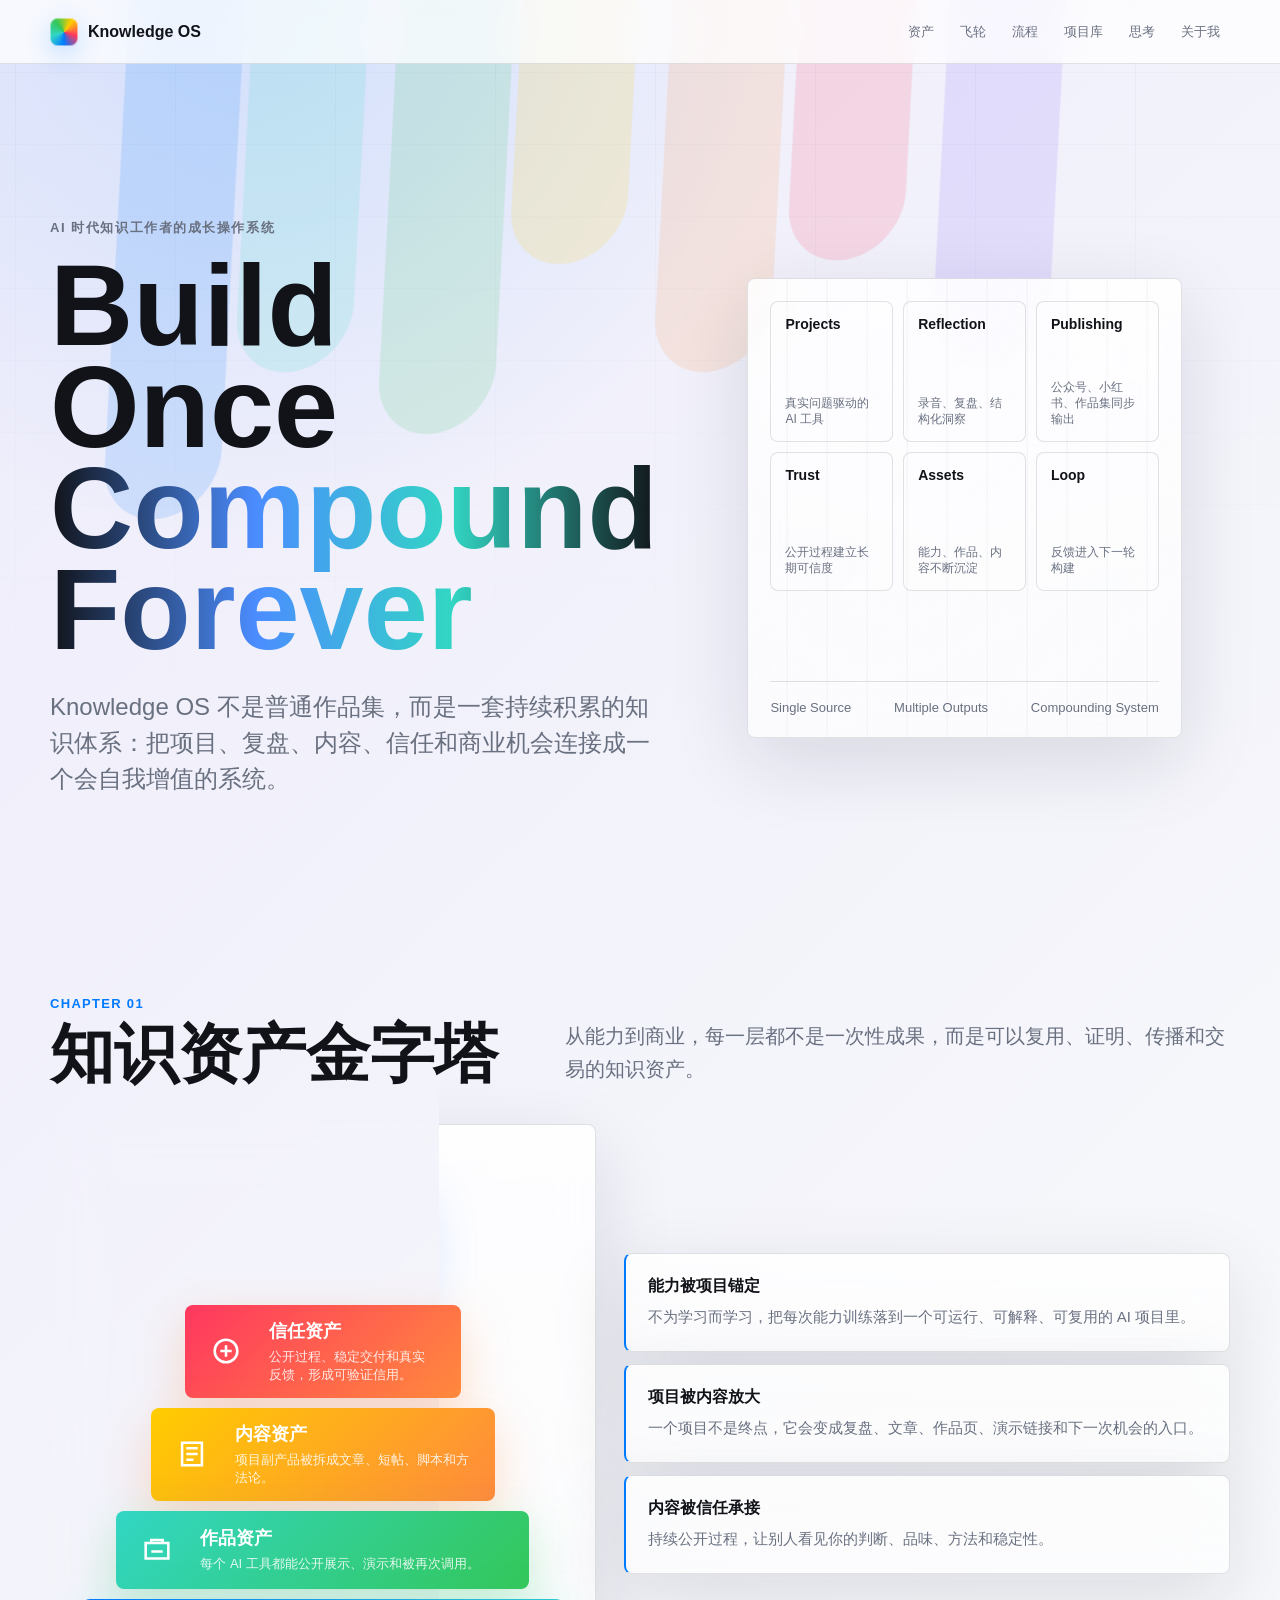
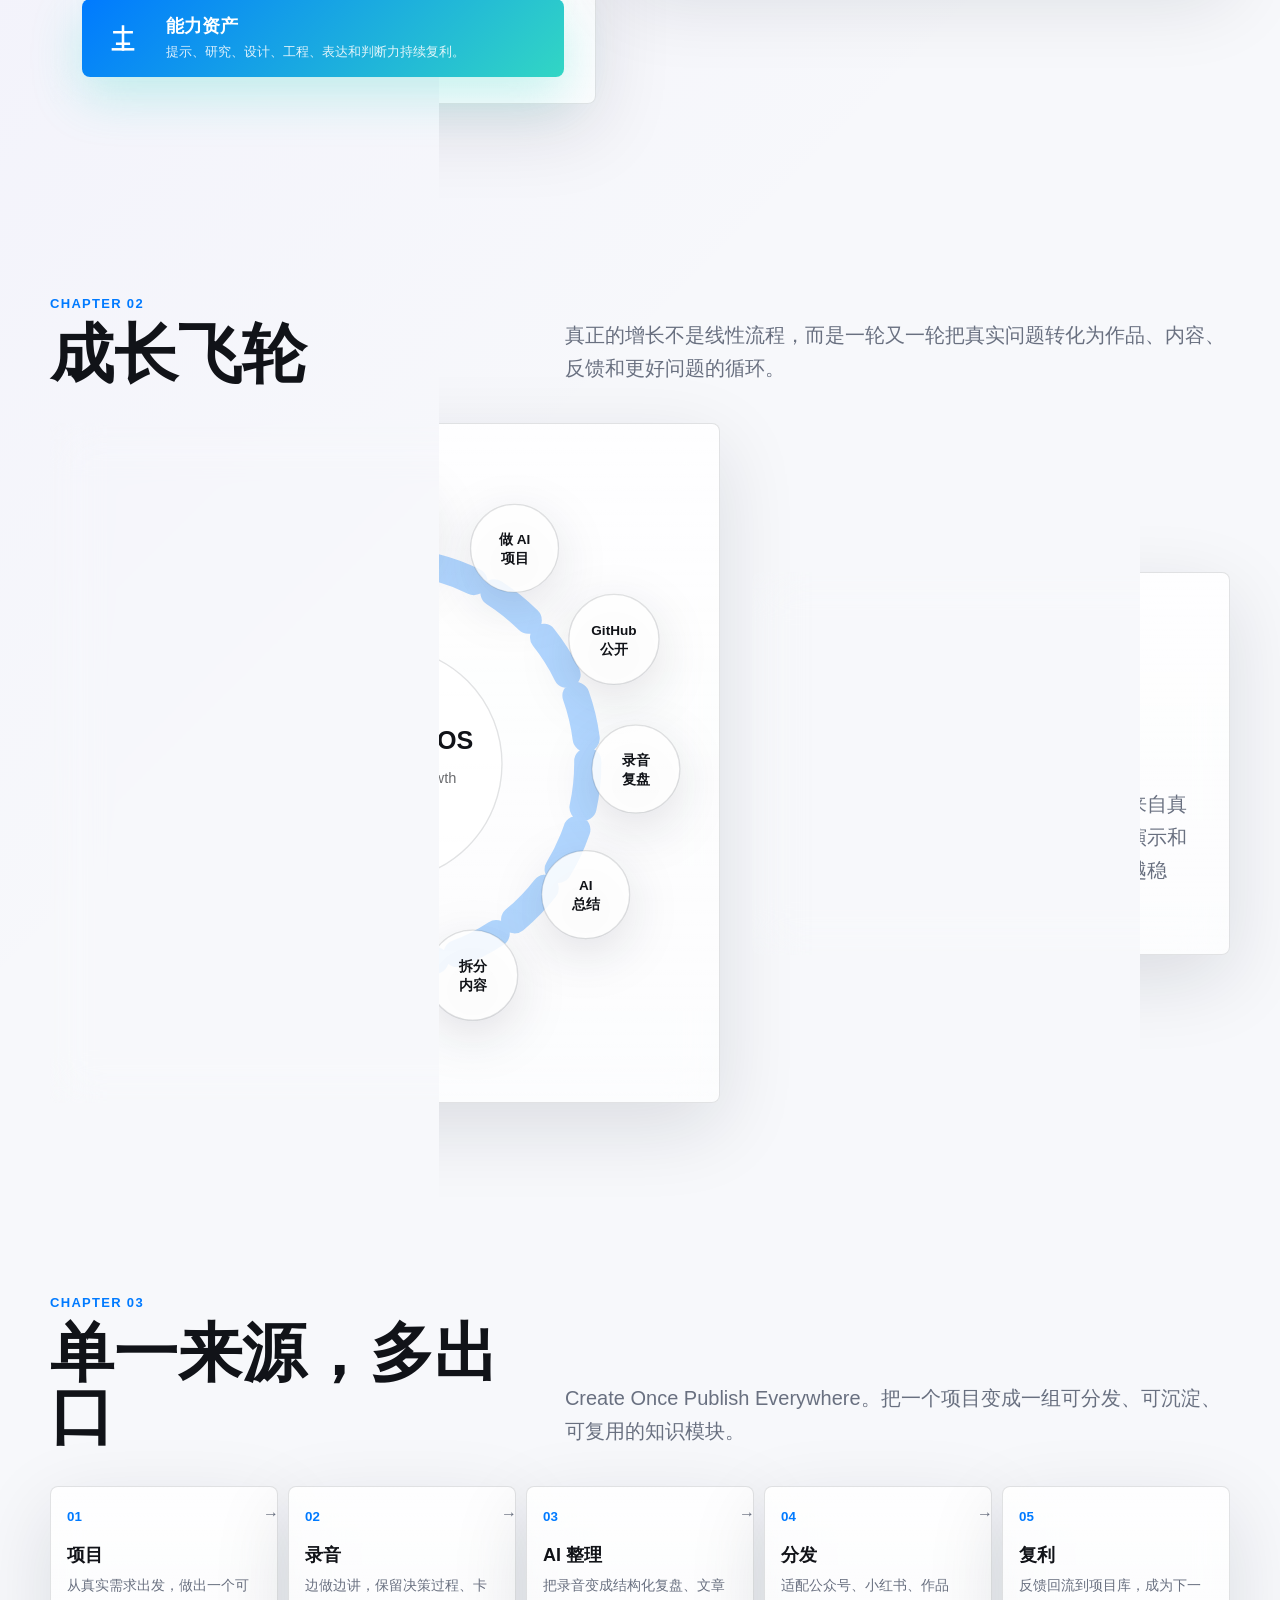
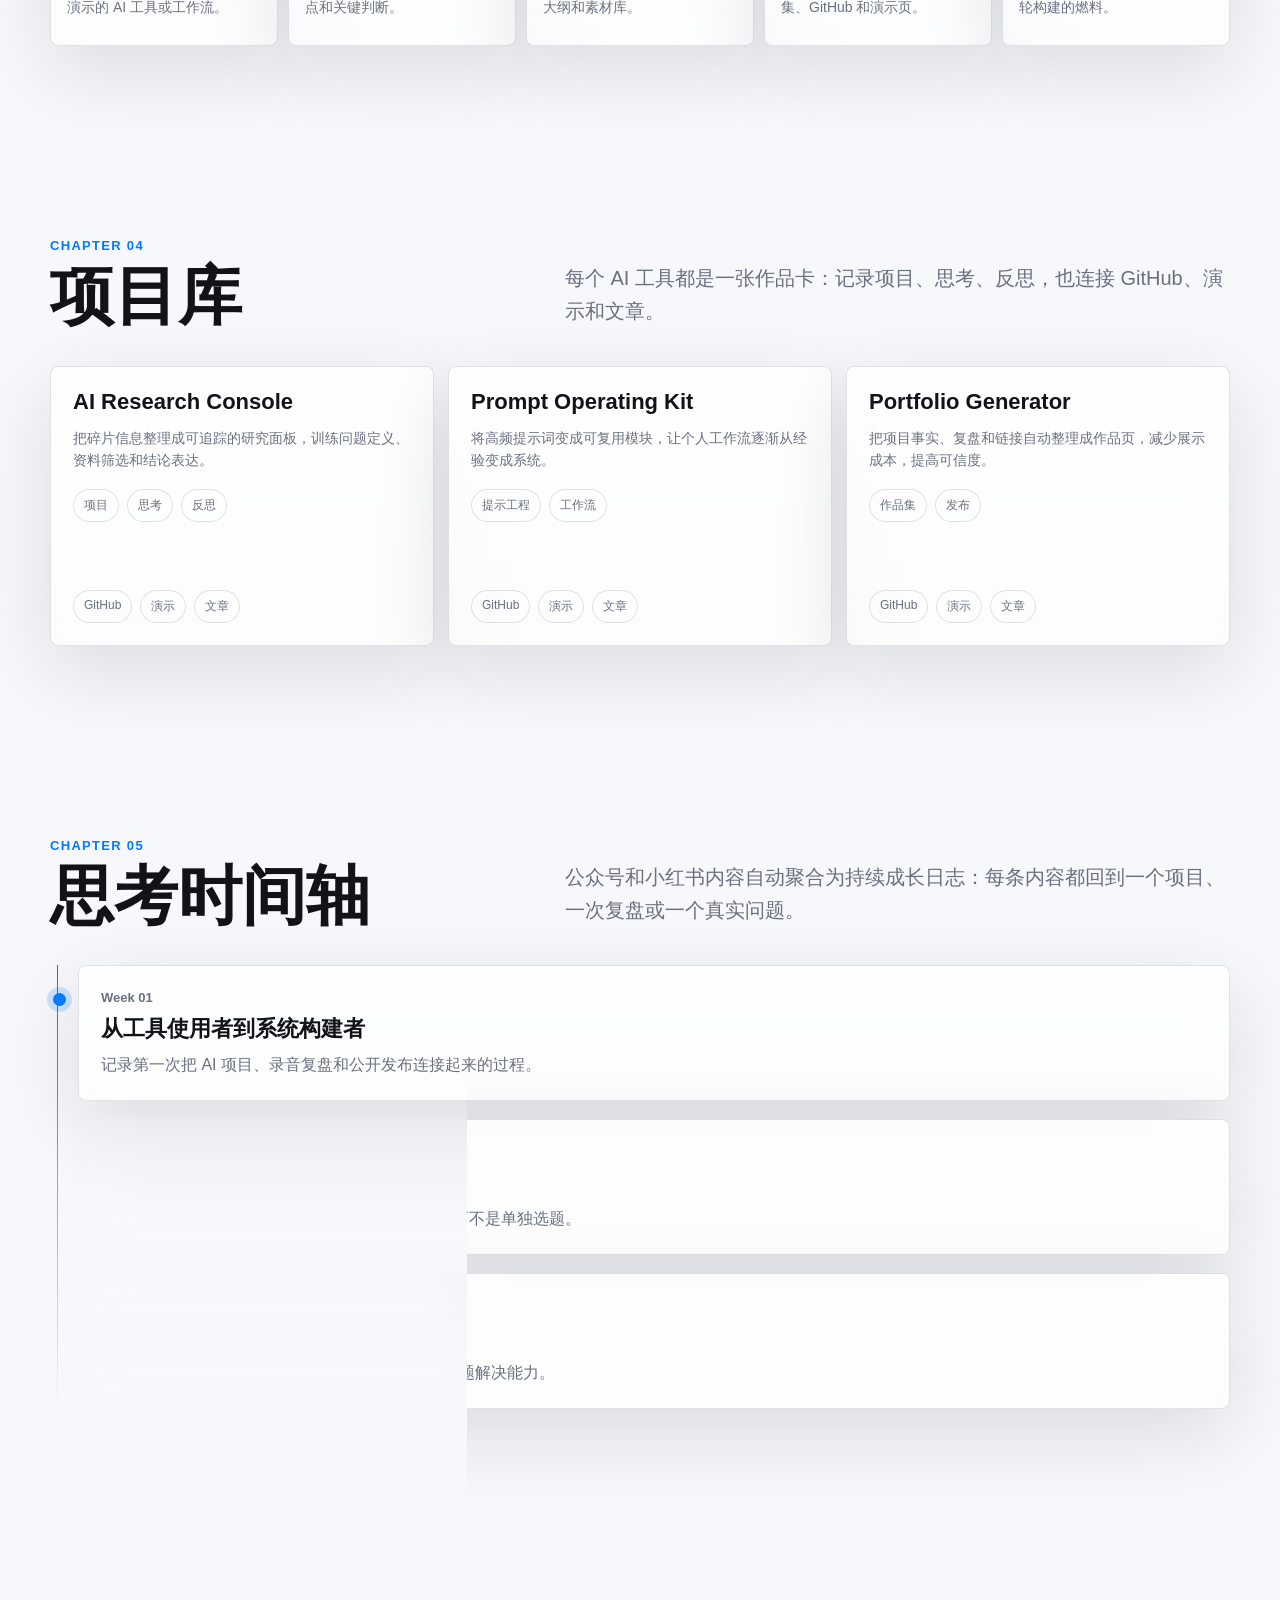
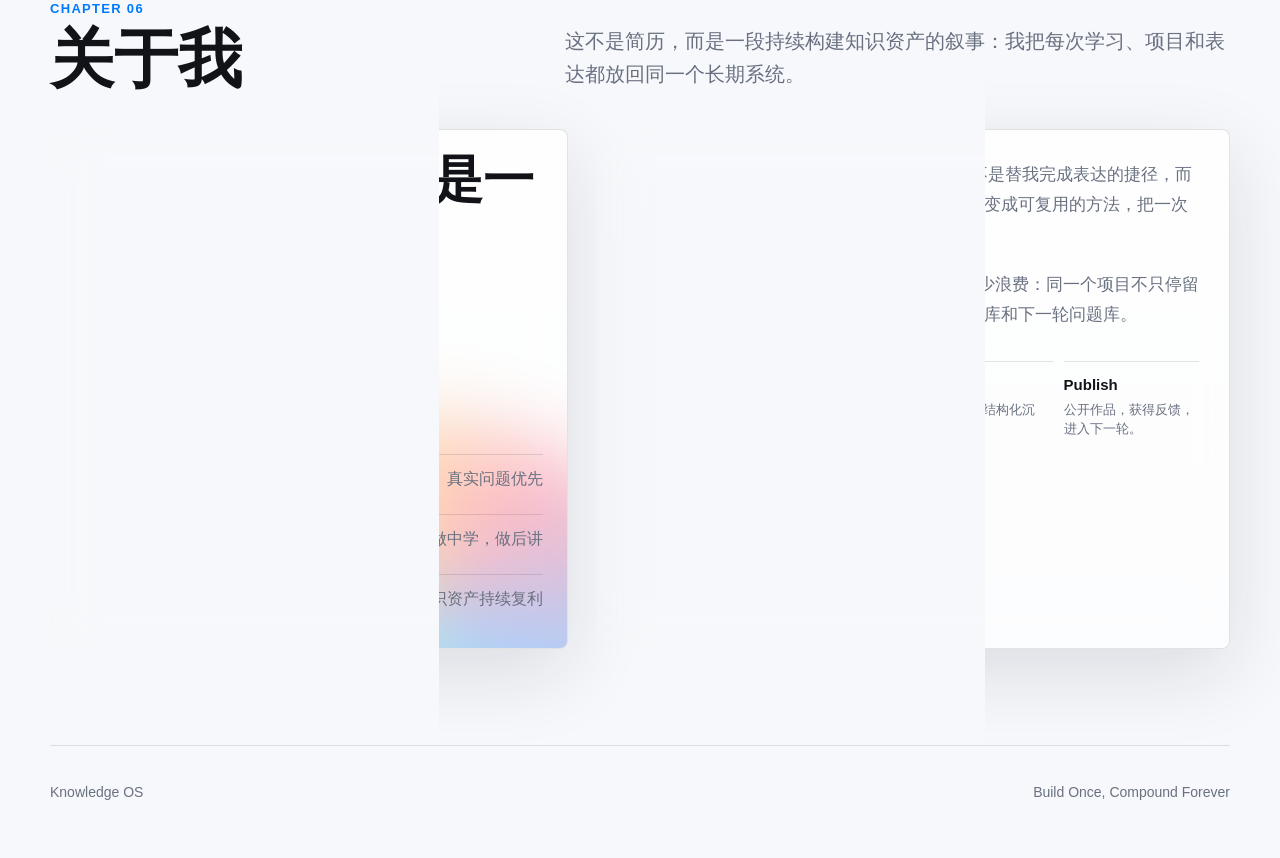
==== knowledge-os/index.html @ e991a4df "feat: add Knowledge OS showcase" ====
<!doctype html>
<html lang="zh-CN">
<head>
  <meta charset="utf-8">
  <meta name="viewport" content="width=device-width, initial-scale=1">
  <meta name="color-scheme" content="light dark">
  <title>Knowledge OS - Build Once, Compound Forever</title>
  <style>
    :root {
      --bg: #f7f8fb;
      --bg-2: #eef1f7;
      --ink: #111318;
      --muted: #697080;
      --line: rgba(22, 25, 34, .12);
      --glass: rgba(255, 255, 255, .64);
      --glass-strong: rgba(255, 255, 255, .86);
      --shadow: 0 24px 80px rgba(16, 24, 40, .12);
      --blue: #007aff;
      --cyan: #32d6c4;
      --green: #34c759;
      --yellow: #ffcc00;
      --orange: #ff8a3d;
      --pink: #ff375f;
      --violet: #7c5cff;
      --radius: 8px;
      --max: 1180px;
      --nav-h: 64px;
    }

    @media (prefers-color-scheme: dark) {
      :root {
        --bg: #07080c;
        --bg-2: #10131b;
        --ink: #f4f7fb;
        --muted: #9da6b8;
        --line: rgba(255, 255, 255, .13);
        --glass: rgba(19, 23, 33, .58);
        --glass-strong: rgba(20, 24, 34, .84);
        --shadow: 0 24px 80px rgba(0, 0, 0, .34);
      }
    }

    * { box-sizing: border-box; }
    html { scroll-behavior: smooth; }
    body {
      margin: 0;
      color: var(--ink);
      font-family: ui-sans-serif, -apple-system, BlinkMacSystemFont, "SF Pro Display", "Segoe UI", sans-serif;
      background:
        radial-gradient(circle at 20% 0%, rgba(0, 122, 255, .12), transparent 34rem),
        linear-gradient(135deg, rgba(124, 92, 255, .08), transparent 38%),
        var(--bg);
      letter-spacing: 0;
      overflow-x: hidden;
    }

    body::before {
      content: "";
      position: fixed;
      inset: 0;
      pointer-events: none;
      background:
        linear-gradient(90deg, transparent 0 9.5%, rgba(127, 139, 165, .09) 9.6% 9.7%, transparent 9.8% 100%),
        linear-gradient(rgba(127, 139, 165, .06) 1px, transparent 1px);
      background-size: 12.5% 100%, 100% 72px;
      mask-image: linear-gradient(to bottom, rgba(0,0,0,.8), transparent 82%);
      z-index: -2;
    }

    a { color: inherit; text-decoration: none; }
    button, a { -webkit-tap-highlight-color: transparent; }

    .stripe {
      position: fixed;
      top: -14vh;
      left: 7vw;
      width: min(84vw, 1100px);
      height: 64vh;
      pointer-events: none;
      transform: rotate(-8deg);
      opacity: .72;
      filter: blur(.2px);
      z-index: -1;
    }

    .stripe span {
      position: absolute;
      top: 0;
      height: 100%;
      width: 11%;
      border-radius: 999px;
      transform: skewX(-11deg);
      background: var(--c);
      opacity: .2;
    }

    .stripe span:nth-child(1) { --c: var(--blue); left: 2%; }
    .stripe span:nth-child(2) { --c: var(--cyan); left: 15%; height: 78%; }
    .stripe span:nth-child(3) { --c: var(--green); left: 28%; height: 92%; }
    .stripe span:nth-child(4) { --c: var(--yellow); left: 41%; height: 66%; }
    .stripe span:nth-child(5) { --c: var(--orange); left: 54%; height: 88%; }
    .stripe span:nth-child(6) { --c: var(--pink); left: 67%; height: 72%; }
    .stripe span:nth-child(7) { --c: var(--violet); left: 80%; height: 94%; }

    .nav {
      position: fixed;
      top: 0;
      left: 0;
      right: 0;
      height: var(--nav-h);
      display: flex;
      align-items: center;
      z-index: 20;
      backdrop-filter: blur(20px);
      background: color-mix(in srgb, var(--glass-strong), transparent 12%);
      border-bottom: 1px solid var(--line);
    }

    .nav-inner {
      width: min(var(--max), calc(100% - 32px));
      margin: 0 auto;
      display: flex;
      align-items: center;
      justify-content: space-between;
      gap: 18px;
    }

    .brand {
      display: flex;
      align-items: center;
      gap: 10px;
      font-weight: 680;
      letter-spacing: 0;
      white-space: nowrap;
    }

    .mark {
      width: 28px;
      height: 28px;
      border-radius: 8px;
      background: conic-gradient(from 180deg, var(--blue), var(--cyan), var(--green), var(--yellow), var(--pink), var(--blue));
      box-shadow: inset 0 0 0 1px rgba(255,255,255,.46), 0 8px 24px rgba(0,122,255,.22);
    }

    .nav-links {
      display: flex;
      gap: 6px;
      color: var(--muted);
      font-size: 13px;
    }

    .nav-links a {
      padding: 8px 10px;
      border-radius: 999px;
    }

    .nav-links a:hover {
      color: var(--ink);
      background: var(--glass);
    }

    main { padding-top: var(--nav-h); }

    .section {
      width: min(var(--max), calc(100% - 32px));
      margin: 0 auto;
      padding: 96px 0;
    }

    .hero {
      min-height: calc(100vh - var(--nav-h));
      display: grid;
      align-items: center;
      padding-bottom: 44px;
    }

    .hero-grid {
      display: grid;
      grid-template-columns: 1.1fr .9fr;
      gap: clamp(32px, 7vw, 92px);
      align-items: center;
    }

    .eyebrow {
      color: var(--muted);
      font-size: 13px;
      font-weight: 650;
      text-transform: uppercase;
      letter-spacing: .12em;
      margin-bottom: 18px;
    }

    h1, h2, h3, p { margin: 0; }

    h1 {
      max-width: 860px;
      font-size: clamp(58px, 9vw, 128px);
      line-height: .88;
      font-weight: 760;
      letter-spacing: 0;
    }

    .gradient-text {
      display: block;
      color: transparent;
      background: linear-gradient(90deg, var(--ink), #4b8dff 34%, #32d6c4 66%, var(--ink));
      -webkit-background-clip: text;
      background-clip: text;
    }

    .hero-copy {
      margin-top: 28px;
      max-width: 660px;
      color: var(--muted);
      font-size: clamp(18px, 2vw, 24px);
      line-height: 1.5;
    }

    .hero-panel, .glass-panel {
      border: 1px solid var(--line);
      border-radius: var(--radius);
      background: linear-gradient(180deg, var(--glass-strong), var(--glass));
      box-shadow: var(--shadow);
      backdrop-filter: blur(24px);
    }

    .hero-panel {
      min-height: 460px;
      padding: 22px;
      display: grid;
      align-content: space-between;
      position: relative;
      overflow: hidden;
    }

    .hero-panel::before {
      content: "";
      position: absolute;
      inset: 0;
      background:
        linear-gradient(120deg, transparent, rgba(255,255,255,.22), transparent),
        repeating-linear-gradient(90deg, transparent 0 38px, rgba(127,139,165,.1) 39px 40px);
      opacity: .72;
    }

    .system-map, .panel-foot {
      position: relative;
      z-index: 1;
    }

    .system-map {
      display: grid;
      grid-template-columns: repeat(3, 1fr);
      gap: 10px;
      min-height: 290px;
    }

    .map-cell {
      border: 1px solid var(--line);
      border-radius: var(--radius);
      padding: 14px;
      background: rgba(255,255,255,.12);
      display: flex;
      flex-direction: column;
      justify-content: space-between;
      min-height: 92px;
    }

    .map-cell strong { font-size: 14px; }
    .map-cell span { color: var(--muted); font-size: 12px; line-height: 1.35; }

    .panel-foot {
      display: flex;
      justify-content: space-between;
      gap: 14px;
      color: var(--muted);
      font-size: 13px;
      border-top: 1px solid var(--line);
      padding-top: 18px;
    }

    .section-head {
      display: grid;
      grid-template-columns: .72fr 1fr;
      gap: 36px;
      align-items: end;
      margin-bottom: 38px;
    }

    .kicker {
      color: var(--blue);
      font-size: 13px;
      font-weight: 720;
      letter-spacing: .1em;
      text-transform: uppercase;
      margin-bottom: 12px;
    }

    h2 {
      font-size: clamp(34px, 5vw, 68px);
      line-height: .98;
      font-weight: 740;
      letter-spacing: 0;
    }

    .lead {
      color: var(--muted);
      font-size: clamp(16px, 1.7vw, 20px);
      line-height: 1.65;
    }

    .pyramid-wrap {
      display: grid;
      grid-template-columns: minmax(320px, .9fr) 1fr;
      gap: 28px;
      align-items: center;
    }

    .pyramid {
      padding: 26px;
      min-height: 580px;
      display: flex;
      flex-direction: column;
      justify-content: flex-end;
      gap: 10px;
      overflow: visible;
    }

    .pyramid-layer {
      --w: 100%;
      width: var(--w);
      margin: 0 auto;
      min-height: 78px;
      display: grid;
      grid-template-columns: 44px 1fr;
      align-items: center;
      gap: 16px;
      padding: 14px 24px;
      color: #fff;
      border-radius: 8px;
      background: linear-gradient(135deg, var(--c1), var(--c2));
      box-shadow: 0 18px 50px color-mix(in srgb, var(--c2), transparent 72%);
      position: relative;
      transition: transform .32s ease, filter .32s ease, z-index .32s ease;
      cursor: default;
    }

    .pyramid-layer:nth-child(1) { --w: 42%; --c1: #7c5cff; --c2: #4b8dff; }
    .pyramid-layer:nth-child(2) { --w: 56%; --c1: #ff375f; --c2: #ff8a3d; }
    .pyramid-layer:nth-child(3) { --w: 70%; --c1: #ffcc00; --c2: #ff8a3d; }
    .pyramid-layer:nth-child(4) { --w: 84%; --c1: #32d6c4; --c2: #34c759; }
    .pyramid-layer:nth-child(5) { --w: 98%; --c1: #007aff; --c2: #32d6c4; }

    .pyramid-layer:hover {
      transform: scale(1.035) translateY(-3px);
      filter: saturate(1.08);
      z-index: 2;
    }

    .pyramid-layer svg {
      width: 34px;
      height: 34px;
      stroke: currentColor;
      stroke-width: 1.8;
      fill: none;
    }

    .pyramid-layer strong { display: block; font-size: 18px; margin-bottom: 4px; }
    .pyramid-layer span { font-size: 13px; opacity: .86; line-height: 1.35; }

    .tooltip {
      position: absolute;
      left: calc(100% + 14px);
      top: 50%;
      width: 230px;
      transform: translateY(-50%) translateX(-8px);
      opacity: 0;
      pointer-events: none;
      padding: 12px 14px;
      color: var(--ink);
      background: var(--glass-strong);
      border: 1px solid var(--line);
      border-radius: var(--radius);
      box-shadow: var(--shadow);
      backdrop-filter: blur(18px);
      font-size: 13px;
      line-height: 1.5;
      transition: opacity .25s ease, transform .25s ease;
    }

    .pyramid-layer:hover .tooltip {
      opacity: 1;
      transform: translateY(-50%) translateX(0);
    }

    .principles {
      display: grid;
      gap: 12px;
    }

    .principle {
      padding: 22px;
      border-left: 2px solid var(--blue);
    }

    .principle strong { display: block; margin-bottom: 8px; }
    .principle p { color: var(--muted); line-height: 1.6; font-size: 15px; }

    .flywheel-grid {
      display: grid;
      grid-template-columns: 1.05fr .75fr;
      gap: 32px;
      align-items: center;
    }

    .flywheel {
      padding: 20px;
      min-height: 680px;
      display: grid;
      place-items: center;
      position: relative;
      overflow: hidden;
    }

    .flywheel svg {
      width: min(100%, 660px);
      height: auto;
      overflow: visible;
    }

    .wheel-ring {
      fill: none;
      stroke: color-mix(in srgb, var(--blue), transparent 70%);
      stroke-width: 26;
      stroke-linecap: round;
      stroke-dasharray: 42 22;
      animation: spin 28s linear infinite;
      transform-origin: 300px 300px;
    }

    @keyframes spin { to { transform: rotate(360deg); } }

    .wheel-node circle {
      fill: var(--glass-strong);
      stroke: var(--line);
      stroke-width: 1.2;
      filter: drop-shadow(0 14px 24px rgba(16, 24, 40, .14));
    }

    .wheel-node text {
      fill: var(--ink);
      font-size: 13px;
      font-weight: 650;
      text-anchor: middle;
      dominant-baseline: middle;
    }

    .wheel-core {
      fill: color-mix(in srgb, var(--glass-strong), transparent 4%);
      stroke: var(--line);
      stroke-width: 1.3;
    }

    .wheel-copy {
      padding: 34px;
    }

    .statement {
      font-size: clamp(30px, 4vw, 54px);
      line-height: 1.02;
      font-weight: 740;
      letter-spacing: 0;
      margin-bottom: 24px;
    }

    .statement span { color: var(--blue); }

    .flow {
      display: grid;
      grid-template-columns: repeat(5, 1fr);
      align-items: stretch;
      gap: 10px;
    }

    .flow-step {
      padding: 20px 16px;
      min-height: 160px;
      position: relative;
      overflow: hidden;
    }

    .flow-step::after {
      content: "→";
      position: absolute;
      right: -2px;
      top: 18px;
      color: var(--muted);
    }

    .flow-step:last-child::after { display: none; }
    .flow-step small { color: var(--blue); font-weight: 720; }
    .flow-step strong { display: block; margin: 18px 0 8px; font-size: 18px; }
    .flow-step p { color: var(--muted); font-size: 14px; line-height: 1.55; }

    .project-grid {
      display: grid;
      grid-template-columns: repeat(3, 1fr);
      gap: 14px;
    }

    .project-card {
      padding: 22px;
      min-height: 280px;
      display: flex;
      flex-direction: column;
      justify-content: space-between;
      transition: transform .28s ease, border-color .28s ease;
    }

    .project-card:hover {
      transform: translateY(-5px);
      border-color: color-mix(in srgb, var(--blue), var(--line) 35%);
    }

    .project-card h3 {
      font-size: 22px;
      margin-bottom: 12px;
    }

    .project-card p {
      color: var(--muted);
      line-height: 1.58;
      font-size: 14px;
    }

    .tags, .links {
      display: flex;
      flex-wrap: wrap;
      gap: 8px;
      margin-top: 18px;
    }

    .tag, .links a {
      border: 1px solid var(--line);
      border-radius: 999px;
      padding: 7px 10px;
      font-size: 12px;
      color: var(--muted);
      background: rgba(255,255,255,.08);
    }

    .links a:hover {
      color: var(--ink);
      border-color: var(--blue);
    }

    .timeline {
      position: relative;
      display: grid;
      gap: 18px;
      padding-left: 28px;
    }

    .timeline::before {
      content: "";
      position: absolute;
      left: 7px;
      top: 0;
      bottom: 0;
      width: 1px;
      background: linear-gradient(var(--blue), var(--cyan), transparent);
    }

    .entry {
      position: relative;
      padding: 22px;
    }

    .entry::before {
      content: "";
      position: absolute;
      left: -26px;
      top: 27px;
      width: 13px;
      height: 13px;
      border-radius: 50%;
      background: var(--blue);
      box-shadow: 0 0 0 6px color-mix(in srgb, var(--blue), transparent 82%);
    }

    .entry time {
      color: var(--muted);
      font-size: 13px;
      font-weight: 650;
    }

    .entry h3 {
      font-size: 22px;
      margin: 8px 0;
    }

    .entry p {
      color: var(--muted);
      line-height: 1.62;
    }

    .about-grid {
      display: grid;
      grid-template-columns: .9fr 1.1fr;
      gap: 28px;
      align-items: stretch;
    }

    .portrait {
      padding: 24px;
      min-height: 520px;
      display: grid;
      align-content: space-between;
      overflow: hidden;
      position: relative;
    }

    .portrait::after {
      content: "";
      position: absolute;
      inset: auto -20% -28% 18%;
      height: 72%;
      background: conic-gradient(from 120deg, var(--blue), var(--cyan), var(--green), var(--yellow), var(--pink), var(--blue));
      filter: blur(38px);
      opacity: .34;
      border-radius: 50%;
    }

    .portrait h3 {
      position: relative;
      z-index: 1;
      font-size: clamp(34px, 4vw, 58px);
      line-height: 1;
      letter-spacing: 0;
    }

    .values {
      position: relative;
      z-index: 1;
      display: grid;
      gap: 10px;
    }

    .value {
      display: flex;
      justify-content: space-between;
      gap: 18px;
      padding: 14px 0;
      border-top: 1px solid var(--line);
      color: var(--muted);
    }

    .value strong { color: var(--ink); }

    .story {
      padding: 30px;
    }

    .story p {
      color: var(--muted);
      font-size: 17px;
      line-height: 1.8;
      margin-bottom: 18px;
    }

    .mini-timeline {
      display: grid;
      grid-template-columns: repeat(4, 1fr);
      gap: 10px;
      margin-top: 30px;
    }

    .mini-timeline div {
      border-top: 1px solid var(--line);
      padding-top: 12px;
      color: var(--muted);
      font-size: 13px;
      line-height: 1.45;
    }

    .mini-timeline strong {
      color: var(--ink);
      display: block;
      margin-bottom: 6px;
      font-size: 15px;
    }

    footer {
      width: min(var(--max), calc(100% - 32px));
      margin: 0 auto;
      padding: 38px 0 58px;
      border-top: 1px solid var(--line);
      color: var(--muted);
      display: flex;
      justify-content: space-between;
      gap: 20px;
      font-size: 14px;
    }

    .reveal {
      opacity: 0;
      transform: translateY(26px);
      transition: opacity .7s ease, transform .7s ease;
    }

    .reveal.is-visible {
      opacity: 1;
      transform: translateY(0);
    }

    @media (prefers-reduced-motion: reduce) {
      *, *::before, *::after {
        animation-duration: .001ms !important;
        animation-iteration-count: 1 !important;
        scroll-behavior: auto !important;
        transition-duration: .001ms !important;
      }
    }

    @media (max-width: 980px) {
      .nav-links { display: none; }
      .hero-grid,
      .section-head,
      .pyramid-wrap,
      .flywheel-grid,
      .about-grid {
        grid-template-columns: 1fr;
      }
      .hero { min-height: auto; padding-top: 80px; }
      .flow, .project-grid { grid-template-columns: 1fr 1fr; }
      .tooltip {
        left: 18px;
        right: 18px;
        top: auto;
        bottom: calc(100% + 10px);
        width: auto;
        transform: translateY(8px);
      }
      .pyramid-layer:hover .tooltip { transform: translateY(0); }
    }

    @media (max-width: 640px) {
      .section { padding: 70px 0; }
      .hero-panel { min-height: 380px; }
      .system-map { grid-template-columns: 1fr; }
      .pyramid { min-height: 520px; padding: 16px; }
      .pyramid-layer {
        width: 100%;
        min-height: 74px;
        padding: 12px 14px;
      }
      .pyramid-layer strong { font-size: 16px; }
      .flywheel { min-height: 540px; padding: 8px; }
      .flow, .project-grid, .mini-timeline { grid-template-columns: 1fr; }
      .flow-step::after {
        content: "↓";
        top: auto;
        bottom: 6px;
        right: 18px;
      }
      footer { flex-direction: column; }
    }
  </style>
</head>
<body>
  <div class="stripe" aria-hidden="true">
    <span></span><span></span><span></span><span></span><span></span><span></span><span></span>
  </div>

  <nav class="nav">
    <div class="nav-inner">
      <a class="brand" href="#top" aria-label="Knowledge OS Home">
        <span class="mark" aria-hidden="true"></span>
        <span>Knowledge OS</span>
      </a>
      <div class="nav-links" aria-label="Page navigation">
        <a href="#pyramid">资产</a>
        <a href="#flywheel">飞轮</a>
        <a href="#flow">流程</a>
        <a href="#projects">项目库</a>
        <a href="#thinking">思考</a>
        <a href="#about">关于我</a>
      </div>
    </div>
  </nav>

  <main id="top">
    <section class="section hero">
      <div class="hero-grid">
        <div class="reveal">
          <p class="eyebrow">AI 时代知识工作者的成长操作系统</p>
          <h1>Build Once <span class="gradient-text">Compound Forever</span></h1>
          <p class="hero-copy">Knowledge OS 不是普通作品集，而是一套持续积累的知识体系：把项目、复盘、内容、信任和商业机会连接成一个会自我增值的系统。</p>
        </div>
        <aside class="hero-panel reveal" aria-label="Knowledge OS system map">
          <div class="system-map">
            <div class="map-cell"><strong>Projects</strong><span>真实问题驱动的 AI 工具</span></div>
            <div class="map-cell"><strong>Reflection</strong><span>录音、复盘、结构化洞察</span></div>
            <div class="map-cell"><strong>Publishing</strong><span>公众号、小红书、作品集同步输出</span></div>
            <div class="map-cell"><strong>Trust</strong><span>公开过程建立长期可信度</span></div>
            <div class="map-cell"><strong>Assets</strong><span>能力、作品、内容不断沉淀</span></div>
            <div class="map-cell"><strong>Loop</strong><span>反馈进入下一轮构建</span></div>
          </div>
          <div class="panel-foot">
            <span>Single Source</span>
            <span>Multiple Outputs</span>
            <span>Compounding System</span>
          </div>
        </aside>
      </div>
    </section>

    <section class="section" id="pyramid">
      <div class="section-head reveal">
        <div>
          <p class="kicker">Chapter 01</p>
          <h2>知识资产金字塔</h2>
        </div>
        <p class="lead">从能力到商业，每一层都不是一次性成果，而是可以复用、证明、传播和交易的知识资产。</p>
      </div>

      <div class="pyramid-wrap">
        <div class="pyramid glass-panel reveal" aria-label="Knowledge asset pyramid">
          <div class="pyramid-layer">
            <svg viewBox="0 0 24 24" aria-hidden="true"><path d="M12 2l7 4v6c0 5-3 8-7 10-4-2-7-5-7-10V6l7-4z"/><path d="M9 12l2 2 4-5"/></svg>
            <div><strong>商业资产</strong><span>把可信能力转化为咨询、产品、合作和现金流。</span></div>
            <div class="tooltip">最上层不是“卖东西”，而是让长期积累的专业判断被市场准确看见。</div>
          </div>
          <div class="pyramid-layer">
            <svg viewBox="0 0 24 24" aria-hidden="true"><path d="M4 12a8 8 0 1 1 16 0 8 8 0 0 1-16 0z"/><path d="M8 12h8M12 8v8"/></svg>
            <div><strong>信任资产</strong><span>公开过程、稳定交付和真实反馈，形成可验证信用。</span></div>
            <div class="tooltip">信任来自连续记录：你如何发现问题、做出判断、修正方案，比结果截图更重要。</div>
          </div>
          <div class="pyramid-layer">
            <svg viewBox="0 0 24 24" aria-hidden="true"><path d="M5 4h14v16H5z"/><path d="M8 8h8M8 12h8M8 16h5"/></svg>
            <div><strong>内容资产</strong><span>项目副产品被拆成文章、短帖、脚本和方法论。</span></div>
            <div class="tooltip">内容不是额外负担，而是项目过程自然产生的解释、复盘、案例和判断。</div>
          </div>
          <div class="pyramid-layer">
            <svg viewBox="0 0 24 24" aria-hidden="true"><path d="M4 7h16v11H4z"/><path d="M8 7V5h8v2M8 13h8"/></svg>
            <div><strong>作品资产</strong><span>每个 AI 工具都能公开展示、演示和被再次调用。</span></div>
            <div class="tooltip">作品是能力的证据，也是未来项目的组件库、案例库和信任入口。</div>
          </div>
          <div class="pyramid-layer">
            <svg viewBox="0 0 24 24" aria-hidden="true"><path d="M12 3v18M5 8h14M7 16h10"/><path d="M4 20h16"/></svg>
            <div><strong>能力资产</strong><span>提示、研究、设计、工程、表达和判断力持续复利。</span></div>
            <div class="tooltip">底层能力决定系统上限：不是学一个工具，而是训练自己把模糊问题变成可运行系统。</div>
          </div>
        </div>

        <div class="principles reveal">
          <div class="principle glass-panel"><strong>能力被项目锚定</strong><p>不为学习而学习，把每次能力训练落到一个可运行、可解释、可复用的 AI 项目里。</p></div>
          <div class="principle glass-panel"><strong>项目被内容放大</strong><p>一个项目不是终点，它会变成复盘、文章、作品页、演示链接和下一次机会的入口。</p></div>
          <div class="principle glass-panel"><strong>内容被信任承接</strong><p>持续公开过程，让别人看见你的判断、品味、方法和稳定性。</p></div>
        </div>
      </div>
    </section>

    <section class="section" id="flywheel">
      <div class="section-head reveal">
        <div>
          <p class="kicker">Chapter 02</p>
          <h2>成长飞轮</h2>
        </div>
        <p class="lead">真正的增长不是线性流程，而是一轮又一轮把真实问题转化为作品、内容、反馈和更好问题的循环。</p>
      </div>

      <div class="flywheel-grid">
        <div class="flywheel glass-panel reveal">
          <svg viewBox="0 0 600 600" role="img" aria-label="Growth flywheel">
            <circle class="wheel-ring" cx="300" cy="300" r="194"></circle>
            <circle class="wheel-core" cx="300" cy="300" r="112"></circle>
            <text x="300" y="286" text-anchor="middle" fill="currentColor" font-size="24" font-weight="760">Knowledge OS</text>
            <text x="300" y="318" text-anchor="middle" fill="currentColor" opacity=".62" font-size="14">Project Driven Growth</text>
            <g class="wheel-node" transform="translate(300 72)"><circle r="48"/><text><tspan x="0" y="-8">发现</tspan><tspan x="0" y="10">真实问题</tspan></text></g>
            <g class="wheel-node" transform="translate(424 94)"><circle r="42"/><text><tspan x="0" y="-8">做 AI</tspan><tspan x="0" y="10">项目</tspan></text></g>
            <g class="wheel-node" transform="translate(519 181)"><circle r="43"/><text><tspan x="0" y="-8">GitHub</tspan><tspan x="0" y="10">公开</tspan></text></g>
            <g class="wheel-node" transform="translate(540 305)"><circle r="42"/><text><tspan x="0" y="-8">录音</tspan><tspan x="0" y="10">复盘</tspan></text></g>
            <g class="wheel-node" transform="translate(492 425)"><circle r="42"/><text><tspan x="0" y="-8">AI</tspan><tspan x="0" y="10">总结</tspan></text></g>
            <g class="wheel-node" transform="translate(384 502)"><circle r="43"/><text><tspan x="0" y="-8">拆分</tspan><tspan x="0" y="10">内容</tspan></text></g>
            <g class="wheel-node" transform="translate(252 523)"><circle r="40"/><text><tspan x="0" y="-8">公众号</tspan><tspan x="0" y="10">发布</tspan></text></g>
            <g class="wheel-node" transform="translate(132 470)"><circle r="42"/><text><tspan x="0" y="-8">小红书</tspan><tspan x="0" y="10">种草</tspan></text></g>
            <g class="wheel-node" transform="translate(65 356)"><circle r="43"/><text><tspan x="0" y="-8">作品集</tspan><tspan x="0" y="10">沉淀</tspan></text></g>
            <g class="wheel-node" transform="translate(78 226)"><circle r="42"/><text><tspan x="0" y="-8">获取</tspan><tspan x="0" y="10">反馈</tspan></text></g>
            <g class="wheel-node" transform="translate(173 116)"><circle r="45"/><text><tspan x="0" y="-8">进入</tspan><tspan x="0" y="10">下一轮</tspan></text></g>
          </svg>
        </div>
        <div class="wheel-copy glass-panel reveal">
          <p class="statement">Content is <span>By-product</span> of Projects</p>
          <p class="lead">内容不是从空白文档里硬写出来的。它来自真实项目中的取舍、失败、洞察、对比、演示和复盘。项目越真，内容越有密度；循环越稳定，增长越不用靠灵感。</p>
        </div>
      </div>
    </section>

    <section class="section" id="flow">
      <div class="section-head reveal">
        <div>
          <p class="kicker">Chapter 03</p>
          <h2>单一来源，多出口</h2>
        </div>
        <p class="lead">Create Once Publish Everywhere。把一个项目变成一组可分发、可沉淀、可复用的知识模块。</p>
      </div>
      <div class="flow reveal">
        <div class="flow-step glass-panel"><small>01</small><strong>项目</strong><p>从真实需求出发，做出一个可演示的 AI 工具或工作流。</p></div>
        <div class="flow-step glass-panel"><small>02</small><strong>录音</strong><p>边做边讲，保留决策过程、卡点和关键判断。</p></div>
        <div class="flow-step glass-panel"><small>03</small><strong>AI 整理</strong><p>把录音变成结构化复盘、文章大纲和素材库。</p></div>
        <div class="flow-step glass-panel"><small>04</small><strong>分发</strong><p>适配公众号、小红书、作品集、GitHub 和演示页。</p></div>
        <div class="flow-step glass-panel"><small>05</small><strong>复利</strong><p>反馈回流到项目库，成为下一轮构建的燃料。</p></div>
      </div>
    </section>

    <section class="section" id="projects">
      <div class="section-head reveal">
        <div>
          <p class="kicker">Chapter 04</p>
          <h2>项目库</h2>
        </div>
        <p class="lead">每个 AI 工具都是一张作品卡：记录项目、思考、反思，也连接 GitHub、演示和文章。</p>
      </div>
      <div class="project-grid reveal">
        <article class="project-card glass-panel">
          <div><h3>AI Research Console</h3><p>把碎片信息整理成可追踪的研究面板，训练问题定义、资料筛选和结论表达。</p><div class="tags"><span class="tag">项目</span><span class="tag">思考</span><span class="tag">反思</span></div></div>
          <div class="links"><a href="#">GitHub</a><a href="#">演示</a><a href="#">文章</a></div>
        </article>
        <article class="project-card glass-panel">
          <div><h3>Prompt Operating Kit</h3><p>将高频提示词变成可复用模块，让个人工作流逐渐从经验变成系统。</p><div class="tags"><span class="tag">提示工程</span><span class="tag">工作流</span></div></div>
          <div class="links"><a href="#">GitHub</a><a href="#">演示</a><a href="#">文章</a></div>
        </article>
        <article class="project-card glass-panel">
          <div><h3>Portfolio Generator</h3><p>把项目事实、复盘和链接自动整理成作品页，减少展示成本，提高可信度。</p><div class="tags"><span class="tag">作品集</span><span class="tag">发布</span></div></div>
          <div class="links"><a href="#">GitHub</a><a href="#">演示</a><a href="#">文章</a></div>
        </article>
      </div>
    </section>

    <section class="section" id="thinking">
      <div class="section-head reveal">
        <div>
          <p class="kicker">Chapter 05</p>
          <h2>思考时间轴</h2>
        </div>
        <p class="lead">公众号和小红书内容自动聚合为持续成长日志：每条内容都回到一个项目、一次复盘或一个真实问题。</p>
      </div>
      <div class="timeline reveal">
        <article class="entry glass-panel"><time>Week 01</time><h3>从工具使用者到系统构建者</h3><p>记录第一次把 AI 项目、录音复盘和公开发布连接起来的过程。</p></article>
        <article class="entry glass-panel"><time>Week 02</time><h3>为什么内容应该是项目副产品</h3><p>拆解一篇公众号长文如何来自一次真实项目复盘，而不是单独选题。</p></article>
        <article class="entry glass-panel"><time>Week 03</time><h3>作品卡比简历更接近未来</h3><p>用 GitHub、演示、文章和反思共同证明一个人的问题解决能力。</p></article>
      </div>
    </section>

    <section class="section" id="about">
      <div class="section-head reveal">
        <div>
          <p class="kicker">Chapter 06</p>
          <h2>关于我</h2>
        </div>
        <p class="lead">这不是简历，而是一段持续构建知识资产的叙事：我把每次学习、项目和表达都放回同一个长期系统。</p>
      </div>
      <div class="about-grid">
        <aside class="portrait glass-panel reveal">
          <h3>持续构建，而不是一次展示。</h3>
          <div class="values">
            <div class="value"><strong>价值观</strong><span>真实问题优先</span></div>
            <div class="value"><strong>方法</strong><span>做中学，做后讲</span></div>
            <div class="value"><strong>目标</strong><span>让知识资产持续复利</span></div>
          </div>
        </aside>
        <article class="story glass-panel reveal">
          <p>我把自己看成一个持续构建知识资产的人。AI 不是替我完成表达的捷径，而是让我更快把模糊经验整理成系统，把一次项目变成可复用的方法，把一次复盘变成可以被别人理解和检验的内容。</p>
          <p>Knowledge OS 的核心不是“更多产出”，而是更少浪费：同一个项目不只停留在本地文件夹，它会进入项目库、内容库、信任库和下一轮问题库。</p>
          <div class="mini-timeline">
            <div><strong>Observe</strong>发现真实问题和重复工作。</div>
            <div><strong>Build</strong>做出可运行的 AI 项目。</div>
            <div><strong>Reflect</strong>录音复盘并结构化沉淀。</div>
            <div><strong>Publish</strong>公开作品，获得反馈，进入下一轮。</div>
          </div>
        </article>
      </div>
    </section>
  </main>

  <footer>
    <span>Knowledge OS</span>
    <span>Build Once, Compound Forever</span>
  </footer>

  <script>
    const reveals = document.querySelectorAll('.reveal');
    const observer = new IntersectionObserver((entries) => {
      entries.forEach((entry) => {
        if (entry.isIntersecting) entry.target.classList.add('is-visible');
      });
    }, { threshold: 0.14 });

    reveals.forEach((el) => observer.observe(el));

    const stripe = document.querySelector('.stripe');
    window.addEventListener('scroll', () => {
      const y = window.scrollY || 0;
      stripe.style.transform = `translateY(${y * 0.05}px) rotate(${-8 + y * 0.002}deg)`;
    }, { passive: true });
  </script>
</body>
</html>
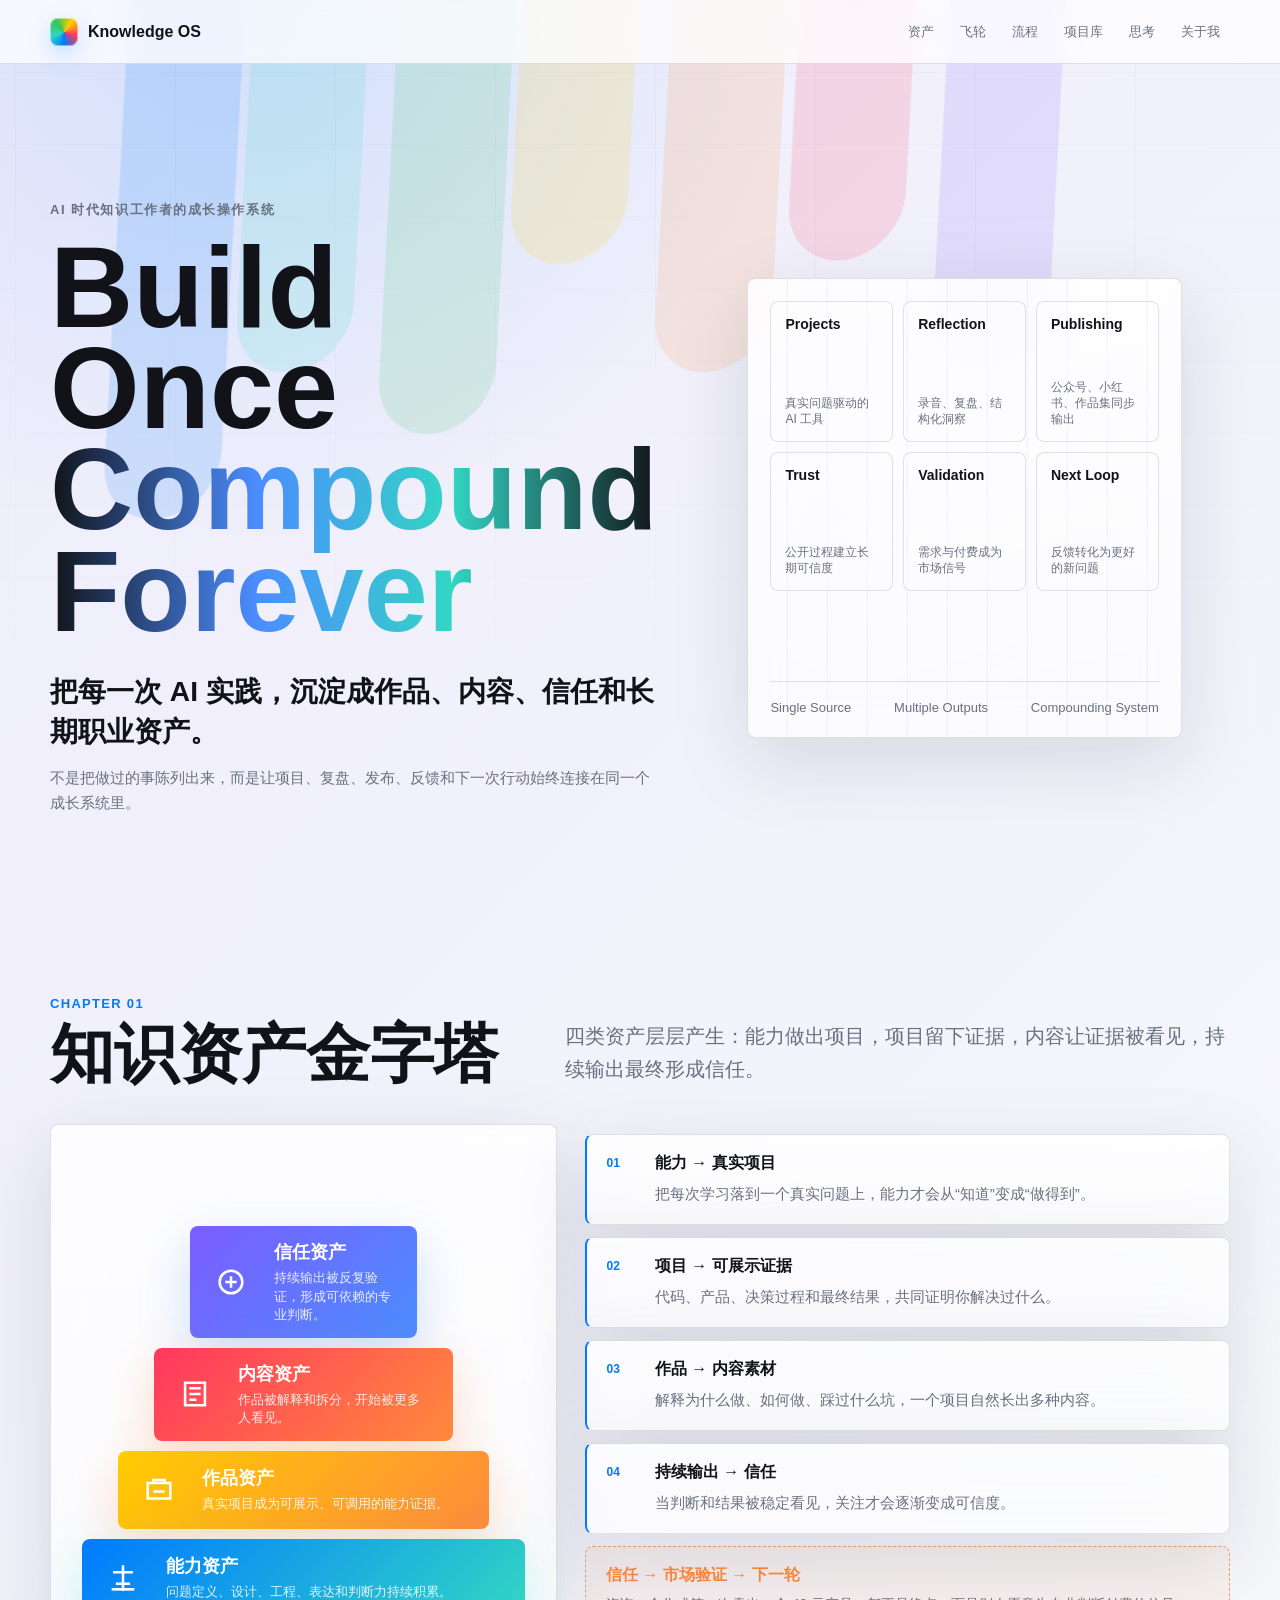
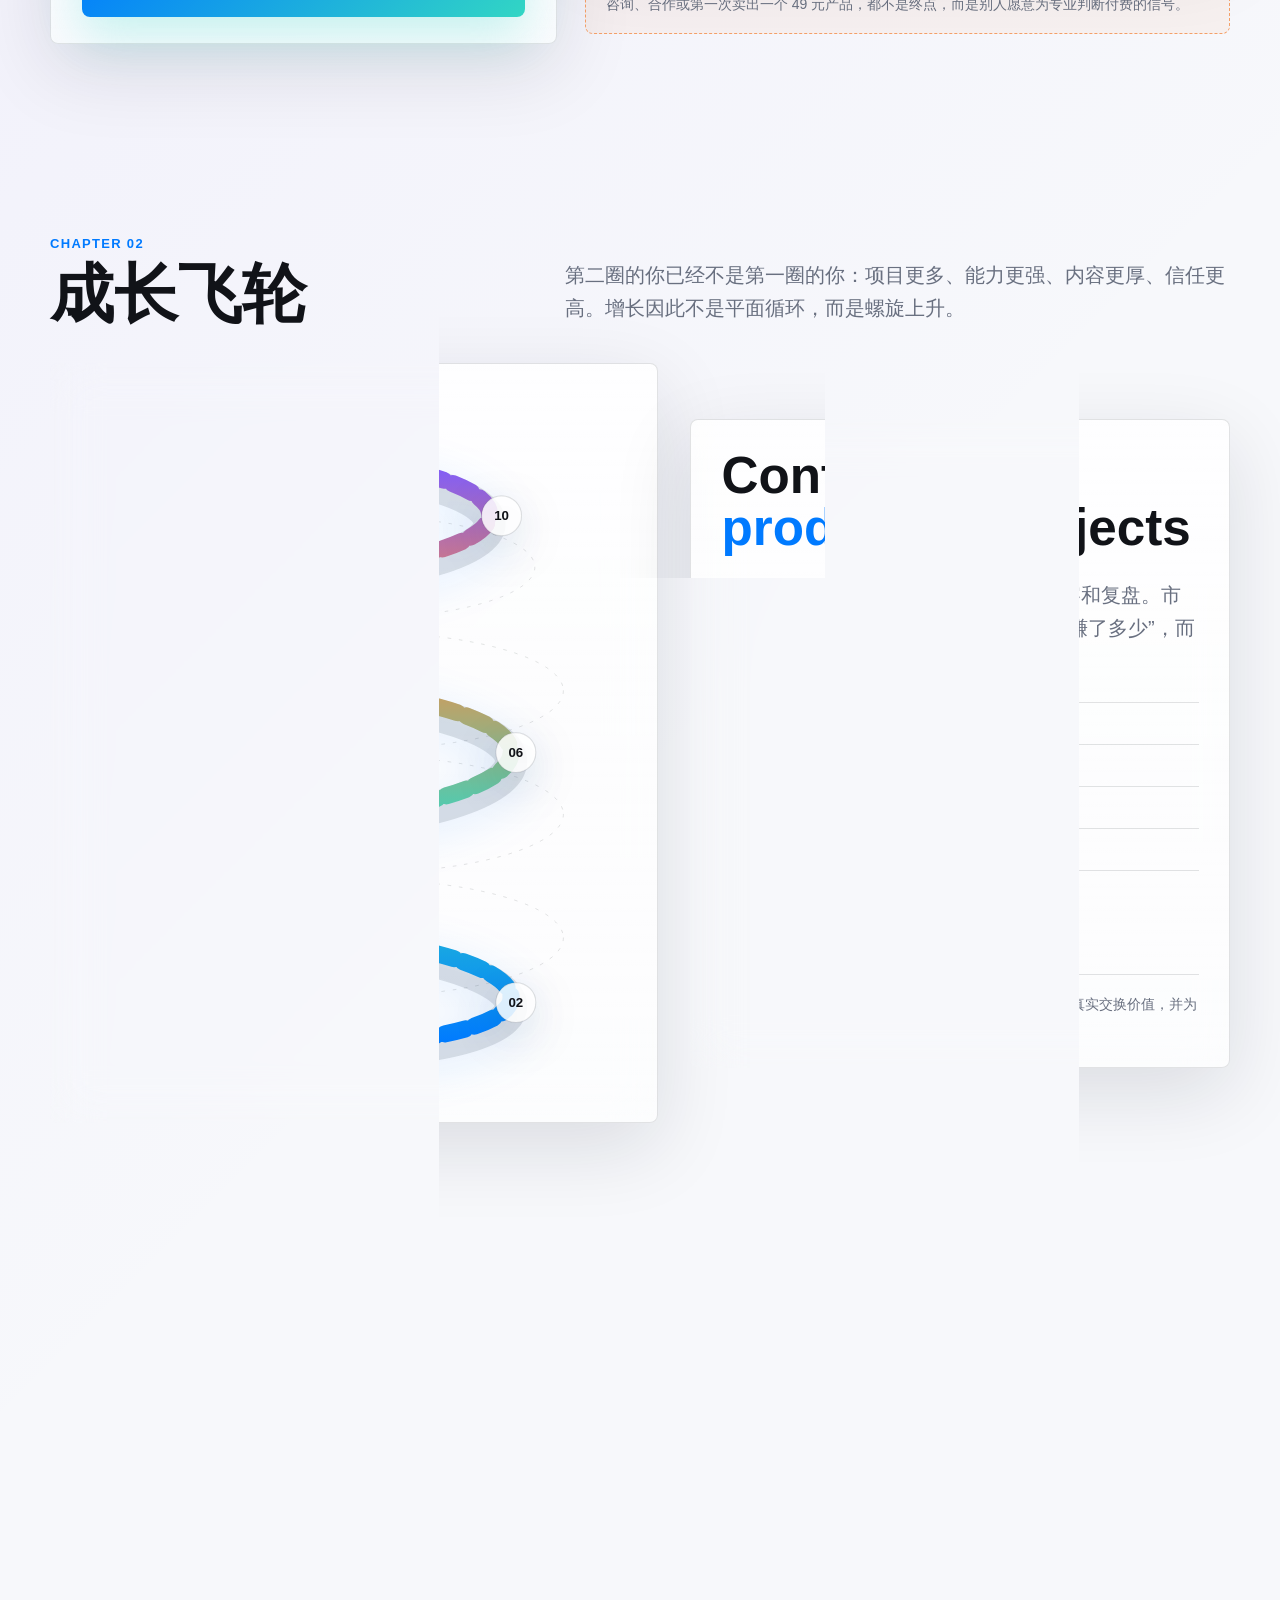
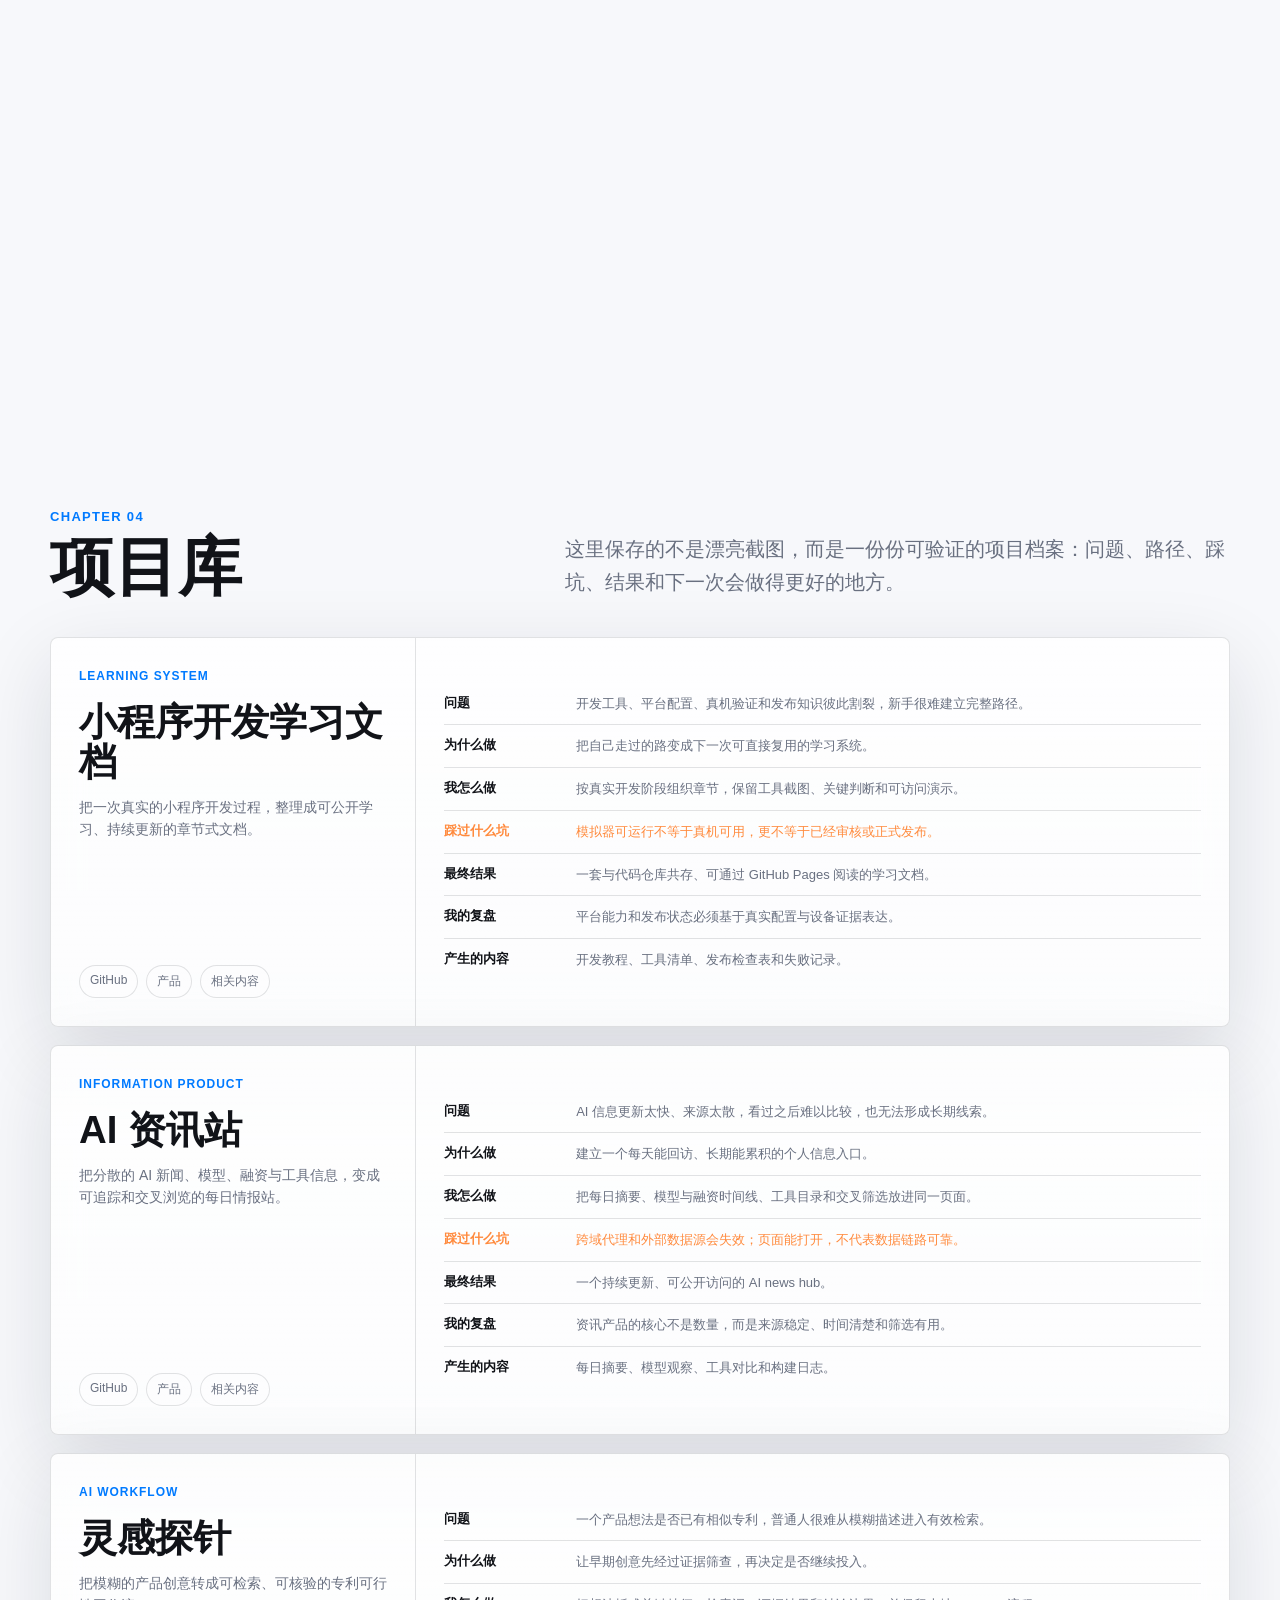
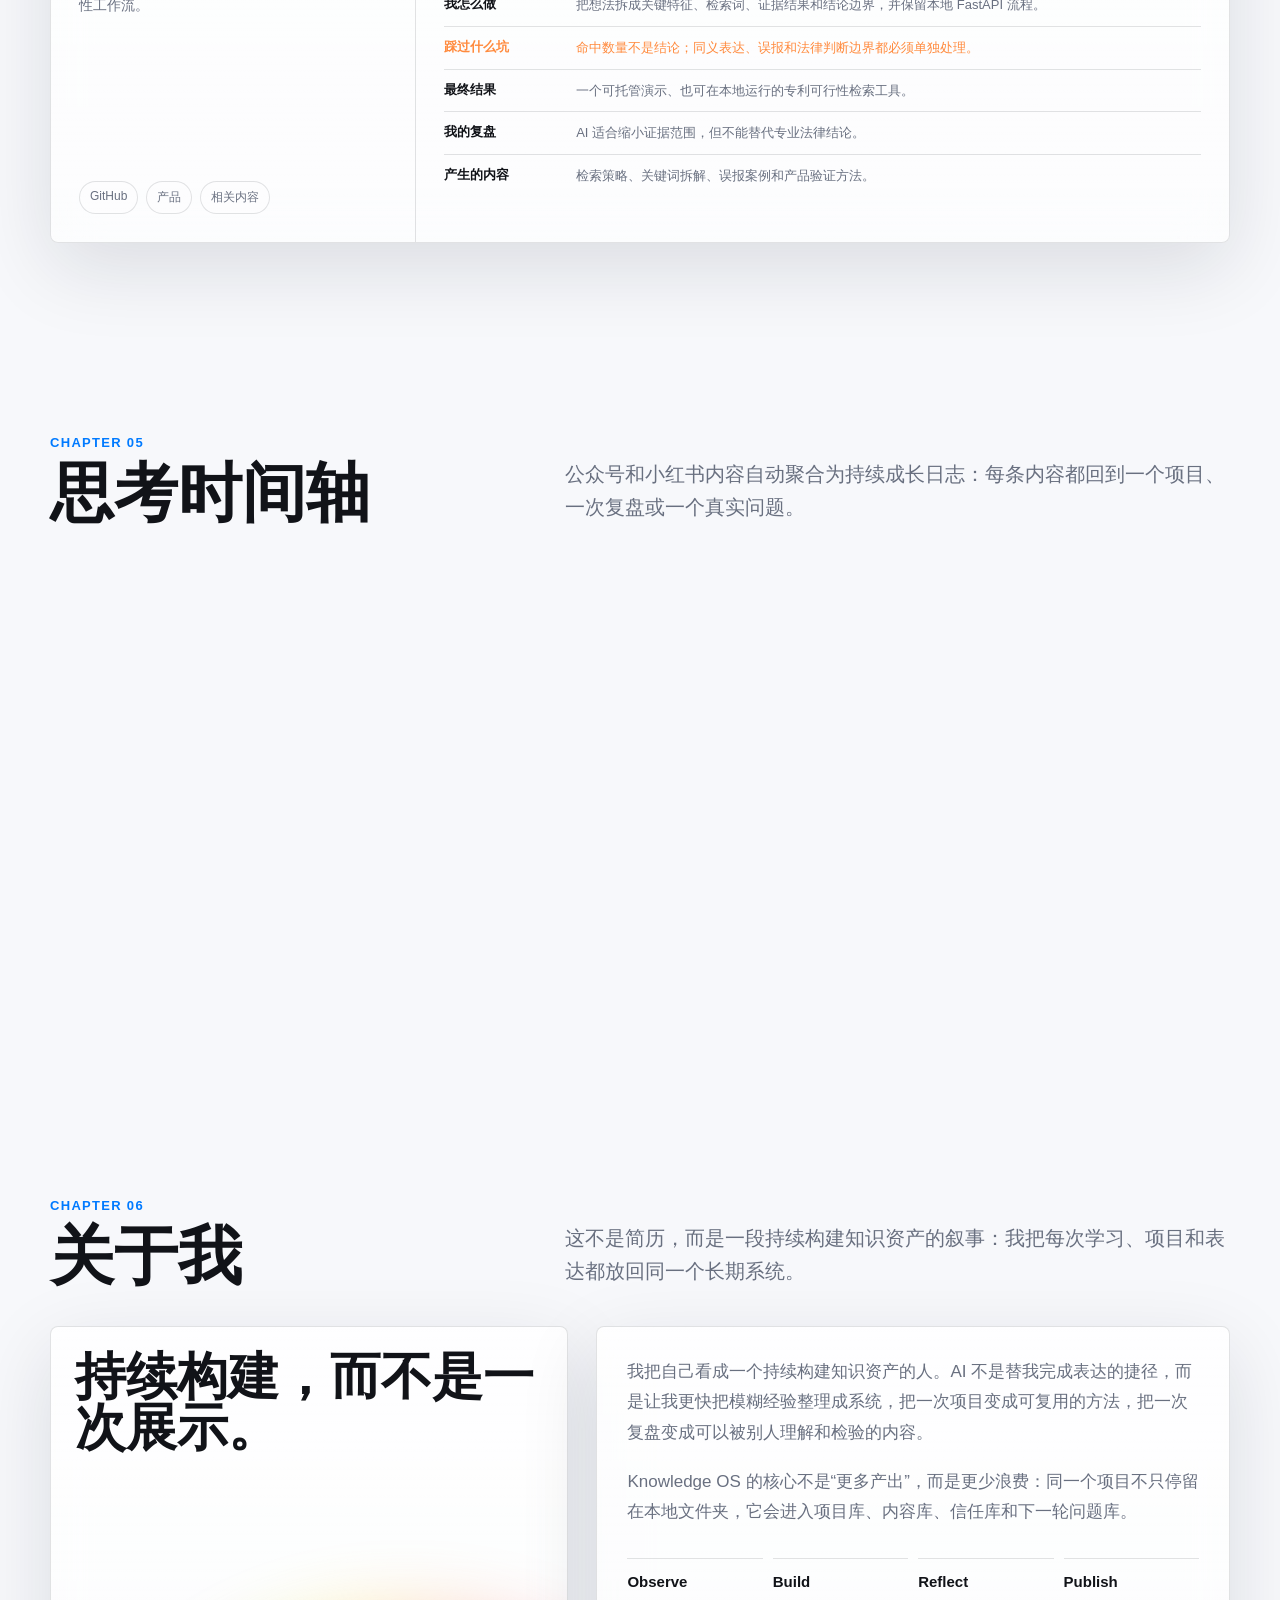
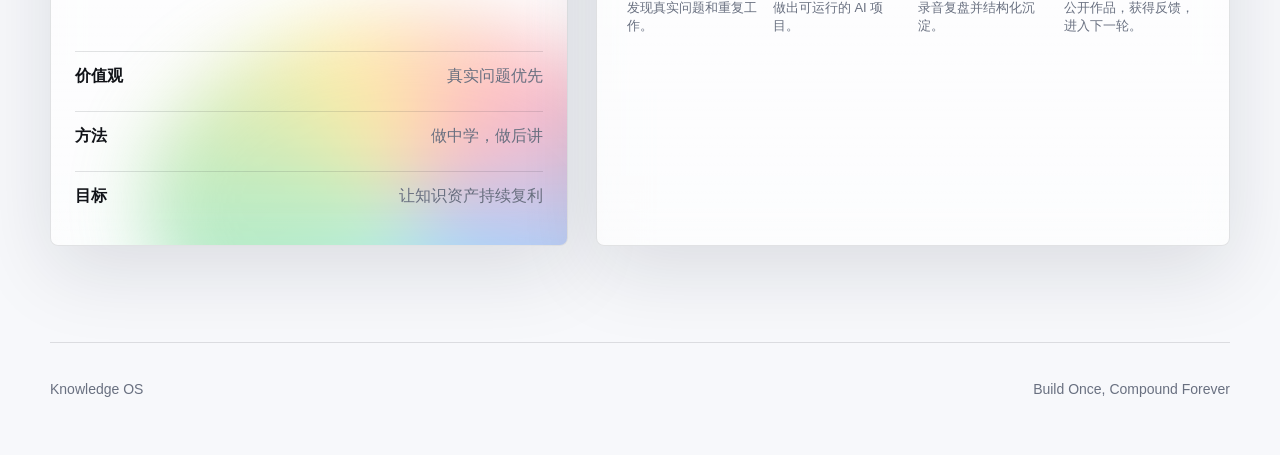
==== commit e57c5eb3: "feat: sharpen Knowledge OS compounding narrative" ====
--- a/knowledge-os/index.html
+++ b/knowledge-os/index.html
@@ -167,6 +167,8 @@
       padding: 96px 0;
     }
 
+    .section[id] { scroll-margin-top: calc(var(--nav-h) + 20px); }
+
     .hero {
       min-height: calc(100vh - var(--nav-h));
       display: grid;
@@ -208,12 +210,21 @@
       background-clip: text;
     }
 
-    .hero-copy {
-      margin-top: 28px;
+    .hero-definition {
+      margin-top: 30px;
       max-width: 660px;
-      color: var(--muted);
-      font-size: clamp(18px, 2vw, 24px);
-      line-height: 1.5;
+      color: var(--ink);
+      font-size: clamp(21px, 2.2vw, 29px);
+      font-weight: 650;
+      line-height: 1.42;
+    }
+
+    .hero-note {
+      margin-top: 14px;
+      max-width: 620px;
+      color: var(--muted);
+      font-size: 15px;
+      line-height: 1.65;
     }
 
     .hero-panel, .glass-panel {
@@ -311,14 +322,14 @@
 
     .pyramid-wrap {
       display: grid;
-      grid-template-columns: minmax(320px, .9fr) 1fr;
+      grid-template-columns: minmax(320px, .88fr) 1.12fr;
       gap: 28px;
       align-items: center;
     }
 
     .pyramid {
       padding: 26px;
-      min-height: 580px;
+      min-height: 520px;
       display: flex;
       flex-direction: column;
       justify-content: flex-end;
@@ -345,16 +356,21 @@
       cursor: default;
     }
 
-    .pyramid-layer:nth-child(1) { --w: 42%; --c1: #7c5cff; --c2: #4b8dff; }
-    .pyramid-layer:nth-child(2) { --w: 56%; --c1: #ff375f; --c2: #ff8a3d; }
-    .pyramid-layer:nth-child(3) { --w: 70%; --c1: #ffcc00; --c2: #ff8a3d; }
-    .pyramid-layer:nth-child(4) { --w: 84%; --c1: #32d6c4; --c2: #34c759; }
-    .pyramid-layer:nth-child(5) { --w: 98%; --c1: #007aff; --c2: #32d6c4; }
+    .pyramid-layer:nth-child(1) { --w: 50%; --c1: #7c5cff; --c2: #4b8dff; }
+    .pyramid-layer:nth-child(2) { --w: 66%; --c1: #ff375f; --c2: #ff8a3d; }
+    .pyramid-layer:nth-child(3) { --w: 82%; --c1: #ffcc00; --c2: #ff8a3d; }
+    .pyramid-layer:nth-child(4) { --w: 98%; --c1: #007aff; --c2: #32d6c4; }
 
     .pyramid-layer:hover {
       transform: scale(1.035) translateY(-3px);
       filter: saturate(1.08);
       z-index: 2;
+    }
+
+    .pyramid-layer:focus,
+    .pyramid-layer:focus-visible {
+      outline: 3px solid color-mix(in srgb, var(--blue), transparent 42%);
+      outline-offset: 3px;
     }
 
     .pyramid-layer svg {
@@ -388,7 +404,9 @@
       transition: opacity .25s ease, transform .25s ease;
     }
 
-    .pyramid-layer:hover .tooltip {
+    .pyramid-layer:hover .tooltip,
+    .pyramid-layer:focus .tooltip,
+    .pyramid-layer:focus-visible .tooltip {
       opacity: 1;
       transform: translateY(-50%) translateX(0);
     }
@@ -399,23 +417,53 @@
     }
 
     .principle {
-      padding: 22px;
+      padding: 18px 20px;
+      display: grid;
+      grid-template-columns: 34px 1fr;
+      gap: 14px;
+      align-items: start;
       border-left: 2px solid var(--blue);
+    }
+
+    .principle b {
+      color: var(--blue);
+      font-size: 12px;
+      font-weight: 760;
+      padding-top: 3px;
     }
 
     .principle strong { display: block; margin-bottom: 8px; }
     .principle p { color: var(--muted); line-height: 1.6; font-size: 15px; }
 
+    .validation-bridge {
+      padding: 18px 20px;
+      border: 1px dashed color-mix(in srgb, var(--orange), var(--line) 28%);
+      border-radius: var(--radius);
+      background: color-mix(in srgb, var(--orange), transparent 94%);
+    }
+
+    .validation-bridge strong {
+      display: block;
+      color: var(--orange);
+      margin-bottom: 7px;
+    }
+
+    .validation-bridge p {
+      color: var(--muted);
+      font-size: 14px;
+      line-height: 1.58;
+    }
+
     .flywheel-grid {
       display: grid;
-      grid-template-columns: 1.05fr .75fr;
+      grid-template-columns: 1.06fr .94fr;
       gap: 32px;
       align-items: center;
     }
 
     .flywheel {
-      padding: 20px;
-      min-height: 680px;
+      padding: 18px;
+      min-height: 760px;
       display: grid;
       place-items: center;
       position: relative;
@@ -423,46 +471,62 @@
     }
 
     .flywheel svg {
-      width: min(100%, 660px);
+      width: min(100%, 620px);
       height: auto;
       overflow: visible;
     }
 
-    .wheel-ring {
+    .spiral-shadow,
+    .spiral-path,
+    .spiral-guide {
       fill: none;
-      stroke: color-mix(in srgb, var(--blue), transparent 70%);
-      stroke-width: 26;
       stroke-linecap: round;
-      stroke-dasharray: 42 22;
-      animation: spin 28s linear infinite;
-      transform-origin: 300px 300px;
-    }
-
-    @keyframes spin { to { transform: rotate(360deg); } }
-
-    .wheel-node circle {
+    }
+
+    .spiral-shadow {
+      stroke: rgba(16, 24, 40, .12);
+      stroke-width: 34;
+      transform: translateY(9px);
+    }
+
+    .spiral-path {
+      stroke: url(#spiralGradient);
+      stroke-width: 18;
+      stroke-dasharray: 22 10;
+      animation: climb 14s linear infinite;
+      filter: drop-shadow(0 18px 24px rgba(0, 122, 255, .2));
+    }
+
+    .spiral-guide {
+      stroke: color-mix(in srgb, var(--ink), transparent 88%);
+      stroke-width: 1;
+      stroke-dasharray: 3 9;
+    }
+
+    @keyframes climb { to { stroke-dashoffset: -320; } }
+
+    .spiral-node circle {
       fill: var(--glass-strong);
       stroke: var(--line);
       stroke-width: 1.2;
       filter: drop-shadow(0 14px 24px rgba(16, 24, 40, .14));
     }
 
-    .wheel-node text {
+    .spiral-node text {
       fill: var(--ink);
-      font-size: 13px;
-      font-weight: 650;
+      font-size: 14px;
+      font-weight: 760;
       text-anchor: middle;
       dominant-baseline: middle;
     }
 
-    .wheel-core {
-      fill: color-mix(in srgb, var(--glass-strong), transparent 4%);
-      stroke: var(--line);
-      stroke-width: 1.3;
+    .spiral-node.validation circle {
+      fill: color-mix(in srgb, var(--orange), var(--glass-strong) 72%);
+      stroke: var(--orange);
     }
 
     .wheel-copy {
-      padding: 34px;
+      padding: 30px;
     }
 
     .statement {
@@ -475,72 +539,208 @@
 
     .statement span { color: var(--blue); }
 
-    .flow {
-      display: grid;
-      grid-template-columns: repeat(5, 1fr);
-      align-items: stretch;
+    .wheel-steps {
+      display: grid;
+      grid-template-columns: repeat(2, minmax(0, 1fr));
+      gap: 0 18px;
+      margin-top: 24px;
+    }
+
+    .wheel-step {
+      display: flex;
+      align-items: baseline;
+      gap: 9px;
+      min-height: 42px;
+      padding: 10px 0;
+      border-top: 1px solid var(--line);
+      color: var(--muted);
+      font-size: 13px;
+      line-height: 1.35;
+    }
+
+    .wheel-step b {
+      color: var(--blue);
+      font-size: 11px;
+      min-width: 20px;
+    }
+
+    .wheel-step.validation {
+      color: var(--ink);
+      font-weight: 650;
+    }
+
+    .wheel-step.validation b { color: var(--orange); }
+
+    .signal-note {
+      margin-top: 20px;
+      padding-top: 18px;
+      border-top: 1px solid var(--line);
+      color: var(--muted);
+      font-size: 14px;
+      line-height: 1.58;
+    }
+
+    .signal-note strong { color: var(--ink); }
+
+    .reuse-manifesto {
+      max-width: 920px;
+      margin: 0 0 38px;
+      font-size: clamp(38px, 6vw, 78px);
+      line-height: .98;
+      font-weight: 760;
+      letter-spacing: 0;
+    }
+
+    .reuse-manifesto span { color: var(--blue); }
+
+    #flow .section-head { grid-template-columns: .9fr 1fr; }
+    #flow h2 { font-size: clamp(34px, 4.5vw, 60px); }
+
+    .reuse-pipeline {
+      padding: 28px;
+      display: grid;
+      grid-template-columns: 1fr 54px .9fr;
+      gap: 24px;
+      align-items: center;
+    }
+
+    .source-track {
+      display: grid;
+      grid-template-columns: repeat(3, 1fr);
+      gap: 0;
+    }
+
+    .reuse-step {
+      min-height: 156px;
+      padding: 16px 20px;
+      border-right: 1px solid var(--line);
+    }
+
+    .reuse-step:last-child { border-right: 0; }
+    .reuse-step small { color: var(--blue); font-weight: 760; }
+    .reuse-step strong { display: block; margin: 22px 0 8px; font-size: 19px; }
+    .reuse-step p { color: var(--muted); font-size: 13px; line-height: 1.55; }
+
+    .pipeline-arrow {
+      color: var(--blue);
+      font-size: 38px;
+      text-align: center;
+    }
+
+    .outlet-grid {
+      display: grid;
+      grid-template-columns: repeat(2, minmax(0, 1fr));
       gap: 10px;
     }
 
-    .flow-step {
-      padding: 20px 16px;
-      min-height: 160px;
-      position: relative;
+    .outlet {
+      min-height: 66px;
+      padding: 13px;
+      display: flex;
+      align-items: center;
+      justify-content: space-between;
+      gap: 12px;
+      border: 1px solid var(--line);
+      border-radius: var(--radius);
+      background: rgba(255,255,255,.08);
+      font-size: 14px;
+      font-weight: 650;
+    }
+
+    .outlet::after {
+      content: "↗";
+      color: var(--blue);
+      font-size: 16px;
+    }
+
+    .project-grid {
+      display: grid;
+      grid-template-columns: 1fr;
+      gap: 18px;
+    }
+
+    .project-card {
+      padding: 0;
+      min-height: 390px;
+      display: grid;
+      grid-template-columns: .62fr 1.38fr;
       overflow: hidden;
-    }
-
-    .flow-step::after {
-      content: "→";
-      position: absolute;
-      right: -2px;
-      top: 18px;
-      color: var(--muted);
-    }
-
-    .flow-step:last-child::after { display: none; }
-    .flow-step small { color: var(--blue); font-weight: 720; }
-    .flow-step strong { display: block; margin: 18px 0 8px; font-size: 18px; }
-    .flow-step p { color: var(--muted); font-size: 14px; line-height: 1.55; }
-
-    .project-grid {
-      display: grid;
-      grid-template-columns: repeat(3, 1fr);
-      gap: 14px;
-    }
-
-    .project-card {
-      padding: 22px;
-      min-height: 280px;
+      transition: transform .28s ease, border-color .28s ease;
+    }
+
+    .project-card:hover {
+      transform: translateY(-5px);
+      border-color: color-mix(in srgb, var(--blue), var(--line) 35%);
+    }
+
+    .project-overview {
+      padding: 28px;
       display: flex;
       flex-direction: column;
       justify-content: space-between;
-      transition: transform .28s ease, border-color .28s ease;
-    }
-
-    .project-card:hover {
-      transform: translateY(-5px);
-      border-color: color-mix(in srgb, var(--blue), var(--line) 35%);
+      border-right: 1px solid var(--line);
+    }
+
+    .project-type {
+      color: var(--blue);
+      font-size: 12px;
+      font-weight: 760;
+      letter-spacing: .08em;
+      text-transform: uppercase;
     }
 
     .project-card h3 {
-      font-size: 22px;
-      margin-bottom: 12px;
-    }
-
-    .project-card p {
+      max-width: 360px;
+      font-size: clamp(26px, 3vw, 42px);
+      line-height: 1.04;
+      margin: 18px 0 14px;
+    }
+
+    .project-summary {
       color: var(--muted);
       line-height: 1.58;
       font-size: 14px;
     }
 
-    .tags, .links {
+    .case-story {
+      padding: 16px 28px;
+      display: grid;
+      align-content: center;
+    }
+
+    .case-row {
+      display: grid;
+      grid-template-columns: 116px 1fr;
+      gap: 16px;
+      padding: 11px 0;
+      border-top: 1px solid var(--line);
+    }
+
+    .case-row:first-child { border-top: 0; }
+
+    .case-label {
+      color: var(--ink);
+      font-size: 13px;
+      font-weight: 720;
+    }
+
+    .case-text {
+      color: var(--muted);
+      font-size: 13px;
+      line-height: 1.52;
+    }
+
+    .case-row.pitfall .case-label,
+    .case-row.pitfall .case-text { color: var(--orange); }
+
+    .links {
       display: flex;
       flex-wrap: wrap;
       gap: 8px;
       margin-top: 18px;
     }
 
-    .tag, .links a {
+    .links a {
       border: 1px solid var(--line);
       border-radius: 999px;
       padding: 7px 10px;
@@ -731,8 +931,16 @@
       .about-grid {
         grid-template-columns: 1fr;
       }
+      #flow .section-head { grid-template-columns: 1fr; }
       .hero { min-height: auto; padding-top: 80px; }
-      .flow, .project-grid { grid-template-columns: 1fr 1fr; }
+      .reuse-pipeline { grid-template-columns: 1fr; }
+      .pipeline-arrow { transform: rotate(90deg); }
+      .project-card { grid-template-columns: 1fr; }
+      .project-overview {
+        min-height: 280px;
+        border-right: 0;
+        border-bottom: 1px solid var(--line);
+      }
       .tooltip {
         left: 18px;
         right: 18px;
@@ -755,14 +963,20 @@
         padding: 12px 14px;
       }
       .pyramid-layer strong { font-size: 16px; }
-      .flywheel { min-height: 540px; padding: 8px; }
-      .flow, .project-grid, .mini-timeline { grid-template-columns: 1fr; }
-      .flow-step::after {
-        content: "↓";
-        top: auto;
-        bottom: 6px;
-        right: 18px;
+      .flywheel { min-height: 590px; padding: 8px; }
+      .wheel-copy { padding: 22px; }
+      .wheel-steps { grid-template-columns: 1fr; }
+      .reuse-pipeline { padding: 16px; }
+      .source-track { grid-template-columns: 1fr; }
+      .reuse-step {
+        min-height: auto;
+        border-right: 0;
+        border-bottom: 1px solid var(--line);
       }
+      .reuse-step:last-child { border-bottom: 0; }
+      .outlet-grid, .mini-timeline { grid-template-columns: 1fr; }
+      .project-overview, .case-story { padding: 22px; }
+      .case-row { grid-template-columns: 1fr; gap: 5px; }
       footer { flex-direction: column; }
     }
   </style>
@@ -795,7 +1009,8 @@
         <div class="reveal">
           <p class="eyebrow">AI 时代知识工作者的成长操作系统</p>
           <h1>Build Once <span class="gradient-text">Compound Forever</span></h1>
-          <p class="hero-copy">Knowledge OS 不是普通作品集，而是一套持续积累的知识体系：把项目、复盘、内容、信任和商业机会连接成一个会自我增值的系统。</p>
+          <p class="hero-definition">把每一次 AI 实践，沉淀成作品、内容、信任和长期职业资产。</p>
+          <p class="hero-note">不是把做过的事陈列出来，而是让项目、复盘、发布、反馈和下一次行动始终连接在同一个成长系统里。</p>
         </div>
         <aside class="hero-panel reveal" aria-label="Knowledge OS system map">
           <div class="system-map">
@@ -803,8 +1018,8 @@
             <div class="map-cell"><strong>Reflection</strong><span>录音、复盘、结构化洞察</span></div>
             <div class="map-cell"><strong>Publishing</strong><span>公众号、小红书、作品集同步输出</span></div>
             <div class="map-cell"><strong>Trust</strong><span>公开过程建立长期可信度</span></div>
-            <div class="map-cell"><strong>Assets</strong><span>能力、作品、内容不断沉淀</span></div>
-            <div class="map-cell"><strong>Loop</strong><span>反馈进入下一轮构建</span></div>
+            <div class="map-cell"><strong>Validation</strong><span>需求与付费成为市场信号</span></div>
+            <div class="map-cell"><strong>Next Loop</strong><span>反馈转化为更好的新问题</span></div>
           </div>
           <div class="panel-foot">
             <span>Single Source</span>
@@ -821,42 +1036,39 @@
           <p class="kicker">Chapter 01</p>
           <h2>知识资产金字塔</h2>
         </div>
-        <p class="lead">从能力到商业，每一层都不是一次性成果，而是可以复用、证明、传播和交易的知识资产。</p>
+        <p class="lead">四类资产层层产生：能力做出项目，项目留下证据，内容让证据被看见，持续输出最终形成信任。</p>
       </div>
 
       <div class="pyramid-wrap">
         <div class="pyramid glass-panel reveal" aria-label="Knowledge asset pyramid">
-          <div class="pyramid-layer">
-            <svg viewBox="0 0 24 24" aria-hidden="true"><path d="M12 2l7 4v6c0 5-3 8-7 10-4-2-7-5-7-10V6l7-4z"/><path d="M9 12l2 2 4-5"/></svg>
-            <div><strong>商业资产</strong><span>把可信能力转化为咨询、产品、合作和现金流。</span></div>
-            <div class="tooltip">最上层不是“卖东西”，而是让长期积累的专业判断被市场准确看见。</div>
-          </div>
-          <div class="pyramid-layer">
+          <div class="pyramid-layer" tabindex="0">
             <svg viewBox="0 0 24 24" aria-hidden="true"><path d="M4 12a8 8 0 1 1 16 0 8 8 0 0 1-16 0z"/><path d="M8 12h8M12 8v8"/></svg>
-            <div><strong>信任资产</strong><span>公开过程、稳定交付和真实反馈，形成可验证信用。</span></div>
-            <div class="tooltip">信任来自连续记录：你如何发现问题、做出判断、修正方案，比结果截图更重要。</div>
-          </div>
-          <div class="pyramid-layer">
+            <div><strong>信任资产</strong><span>持续输出被反复验证，形成可依赖的专业判断。</span></div>
+            <div class="tooltip">内容持续出现，判断经得起检验，别人才能从“看过你”走向“愿意相信你”。</div>
+          </div>
+          <div class="pyramid-layer" tabindex="0">
             <svg viewBox="0 0 24 24" aria-hidden="true"><path d="M5 4h14v16H5z"/><path d="M8 8h8M8 12h8M8 16h5"/></svg>
-            <div><strong>内容资产</strong><span>项目副产品被拆成文章、短帖、脚本和方法论。</span></div>
-            <div class="tooltip">内容不是额外负担，而是项目过程自然产生的解释、复盘、案例和判断。</div>
-          </div>
-          <div class="pyramid-layer">
+            <div><strong>内容资产</strong><span>作品被解释和拆分，开始被更多人看见。</span></div>
+            <div class="tooltip">内容不是额外选题，而是把项目里的取舍、失败、结果和方法讲清楚。</div>
+          </div>
+          <div class="pyramid-layer" tabindex="0">
             <svg viewBox="0 0 24 24" aria-hidden="true"><path d="M4 7h16v11H4z"/><path d="M8 7V5h8v2M8 13h8"/></svg>
-            <div><strong>作品资产</strong><span>每个 AI 工具都能公开展示、演示和被再次调用。</span></div>
-            <div class="tooltip">作品是能力的证据，也是未来项目的组件库、案例库和信任入口。</div>
-          </div>
-          <div class="pyramid-layer">
+            <div><strong>作品资产</strong><span>真实项目成为可展示、可调用的能力证据。</span></div>
+            <div class="tooltip">能力只有进入真实项目，才会留下 GitHub、产品、过程记录和结果证据。</div>
+          </div>
+          <div class="pyramid-layer" tabindex="0">
             <svg viewBox="0 0 24 24" aria-hidden="true"><path d="M12 3v18M5 8h14M7 16h10"/><path d="M4 20h16"/></svg>
-            <div><strong>能力资产</strong><span>提示、研究、设计、工程、表达和判断力持续复利。</span></div>
-            <div class="tooltip">底层能力决定系统上限：不是学一个工具，而是训练自己把模糊问题变成可运行系统。</div>
+            <div><strong>能力资产</strong><span>问题定义、设计、工程、表达和判断力持续积累。</span></div>
+            <div class="tooltip">底层能力不靠课程数量证明，而靠能否把模糊问题变成一个可运行的项目。</div>
           </div>
         </div>
 
         <div class="principles reveal">
-          <div class="principle glass-panel"><strong>能力被项目锚定</strong><p>不为学习而学习，把每次能力训练落到一个可运行、可解释、可复用的 AI 项目里。</p></div>
-          <div class="principle glass-panel"><strong>项目被内容放大</strong><p>一个项目不是终点，它会变成复盘、文章、作品页、演示链接和下一次机会的入口。</p></div>
-          <div class="principle glass-panel"><strong>内容被信任承接</strong><p>持续公开过程，让别人看见你的判断、品味、方法和稳定性。</p></div>
+          <div class="principle glass-panel"><b>01</b><div><strong>能力 → 真实项目</strong><p>把每次学习落到一个真实问题上，能力才会从“知道”变成“做得到”。</p></div></div>
+          <div class="principle glass-panel"><b>02</b><div><strong>项目 → 可展示证据</strong><p>代码、产品、决策过程和最终结果，共同证明你解决过什么。</p></div></div>
+          <div class="principle glass-panel"><b>03</b><div><strong>作品 → 内容素材</strong><p>解释为什么做、如何做、踩过什么坑，一个项目自然长出多种内容。</p></div></div>
+          <div class="principle glass-panel"><b>04</b><div><strong>持续输出 → 信任</strong><p>当判断和结果被稳定看见，关注才会逐渐变成可信度。</p></div></div>
+          <div class="validation-bridge"><strong>信任 → 市场验证 → 下一轮</strong><p>咨询、合作或第一次卖出一个 49 元产品，都不是终点，而是别人愿意为专业判断付费的信号。</p></div>
         </div>
       </div>
     </section>
@@ -867,32 +1079,54 @@
           <p class="kicker">Chapter 02</p>
           <h2>成长飞轮</h2>
         </div>
-        <p class="lead">真正的增长不是线性流程，而是一轮又一轮把真实问题转化为作品、内容、反馈和更好问题的循环。</p>
+        <p class="lead">第二圈的你已经不是第一圈的你：项目更多、能力更强、内容更厚、信任更高。增长因此不是平面循环，而是螺旋上升。</p>
       </div>
 
       <div class="flywheel-grid">
         <div class="flywheel glass-panel reveal">
-          <svg viewBox="0 0 600 600" role="img" aria-label="Growth flywheel">
-            <circle class="wheel-ring" cx="300" cy="300" r="194"></circle>
-            <circle class="wheel-core" cx="300" cy="300" r="112"></circle>
-            <text x="300" y="286" text-anchor="middle" fill="currentColor" font-size="24" font-weight="760">Knowledge OS</text>
-            <text x="300" y="318" text-anchor="middle" fill="currentColor" opacity=".62" font-size="14">Project Driven Growth</text>
-            <g class="wheel-node" transform="translate(300 72)"><circle r="48"/><text><tspan x="0" y="-8">发现</tspan><tspan x="0" y="10">真实问题</tspan></text></g>
-            <g class="wheel-node" transform="translate(424 94)"><circle r="42"/><text><tspan x="0" y="-8">做 AI</tspan><tspan x="0" y="10">项目</tspan></text></g>
-            <g class="wheel-node" transform="translate(519 181)"><circle r="43"/><text><tspan x="0" y="-8">GitHub</tspan><tspan x="0" y="10">公开</tspan></text></g>
-            <g class="wheel-node" transform="translate(540 305)"><circle r="42"/><text><tspan x="0" y="-8">录音</tspan><tspan x="0" y="10">复盘</tspan></text></g>
-            <g class="wheel-node" transform="translate(492 425)"><circle r="42"/><text><tspan x="0" y="-8">AI</tspan><tspan x="0" y="10">总结</tspan></text></g>
-            <g class="wheel-node" transform="translate(384 502)"><circle r="43"/><text><tspan x="0" y="-8">拆分</tspan><tspan x="0" y="10">内容</tspan></text></g>
-            <g class="wheel-node" transform="translate(252 523)"><circle r="40"/><text><tspan x="0" y="-8">公众号</tspan><tspan x="0" y="10">发布</tspan></text></g>
-            <g class="wheel-node" transform="translate(132 470)"><circle r="42"/><text><tspan x="0" y="-8">小红书</tspan><tspan x="0" y="10">种草</tspan></text></g>
-            <g class="wheel-node" transform="translate(65 356)"><circle r="43"/><text><tspan x="0" y="-8">作品集</tspan><tspan x="0" y="10">沉淀</tspan></text></g>
-            <g class="wheel-node" transform="translate(78 226)"><circle r="42"/><text><tspan x="0" y="-8">获取</tspan><tspan x="0" y="10">反馈</tspan></text></g>
-            <g class="wheel-node" transform="translate(173 116)"><circle r="45"/><text><tspan x="0" y="-8">进入</tspan><tspan x="0" y="10">下一轮</tspan></text></g>
+          <svg viewBox="0 0 600 730" role="img" aria-label="Compounding growth spiral with eleven numbered stages">
+            <defs>
+              <linearGradient id="spiralGradient" x1="0" y1="1" x2="0" y2="0">
+                <stop offset="0" stop-color="#007aff"/><stop offset=".35" stop-color="#32d6c4"/><stop offset=".7" stop-color="#ff8a3d"/><stop offset="1" stop-color="#7c5cff"/>
+              </linearGradient>
+            </defs>
+            <ellipse class="spiral-guide" cx="300" cy="570" rx="220" ry="62"/>
+            <ellipse class="spiral-guide" cx="300" cy="440" rx="220" ry="62"/>
+            <ellipse class="spiral-guide" cx="300" cy="310" rx="220" ry="62"/>
+            <ellipse class="spiral-guide" cx="300" cy="180" rx="190" ry="54"/>
+            <path class="spiral-shadow" d="M300 682 C520 670 520 600 300 570 C80 540 80 470 300 440 C520 410 520 340 300 310 C80 280 80 210 300 180 C490 155 490 95 300 68"/>
+            <path class="spiral-path" d="M300 682 C520 670 520 600 300 570 C80 540 80 470 300 440 C520 410 520 340 300 310 C80 280 80 210 300 180 C490 155 490 95 300 68"/>
+            <text x="300" y="28" text-anchor="middle" fill="currentColor" opacity=".58" font-size="12" font-weight="700">EVERY LOOP STARTS HIGHER</text>
+            <g class="spiral-node" transform="translate(300 682)"><circle r="21"/><text y="1">01</text></g>
+            <g class="spiral-node" transform="translate(470 638)"><circle r="21"/><text y="1">02</text></g>
+            <g class="spiral-node" transform="translate(300 570)"><circle r="21"/><text y="1">03</text></g>
+            <g class="spiral-node" transform="translate(130 510)"><circle r="21"/><text y="1">04</text></g>
+            <g class="spiral-node" transform="translate(300 440)"><circle r="21"/><text y="1">05</text></g>
+            <g class="spiral-node" transform="translate(470 375)"><circle r="21"/><text y="1">06</text></g>
+            <g class="spiral-node" transform="translate(300 310)"><circle r="21"/><text y="1">07</text></g>
+            <g class="spiral-node" transform="translate(130 245)"><circle r="21"/><text y="1">08</text></g>
+            <g class="spiral-node validation" transform="translate(300 180)"><circle r="24"/><text y="1">09</text></g>
+            <g class="spiral-node" transform="translate(455 126)"><circle r="21"/><text y="1">10</text></g>
+            <g class="spiral-node" transform="translate(300 68)"><circle r="21"/><text y="1">11</text></g>
           </svg>
         </div>
         <div class="wheel-copy glass-panel reveal">
           <p class="statement">Content is <span>By-product</span> of Projects</p>
-          <p class="lead">内容不是从空白文档里硬写出来的。它来自真实项目中的取舍、失败、洞察、对比、演示和复盘。项目越真，内容越有密度；循环越稳定，增长越不用靠灵感。</p>
+          <p class="lead">内容来自真实项目中的取舍、失败、洞察和复盘。市场验证发生在循环中间，它回答的不是“赚了多少”，而是“是否有人愿意为这份判断付费”。</p>
+          <div class="wheel-steps" aria-label="Growth spiral stages">
+            <div class="wheel-step"><b>01</b><span>发现真实问题</span></div>
+            <div class="wheel-step"><b>02</b><span>动手做项目</span></div>
+            <div class="wheel-step"><b>03</b><span>公开作品</span></div>
+            <div class="wheel-step"><b>04</b><span>口述复盘</span></div>
+            <div class="wheel-step"><b>05</b><span>AI 整理</span></div>
+            <div class="wheel-step"><b>06</b><span>内容分发</span></div>
+            <div class="wheel-step"><b>07</b><span>被看见</span></div>
+            <div class="wheel-step"><b>08</b><span>建立信任</span></div>
+            <div class="wheel-step validation"><b>09</b><span>需求 / 付费验证</span></div>
+            <div class="wheel-step"><b>10</b><span>用户反馈</span></div>
+            <div class="wheel-step"><b>11</b><span>进入新问题</span></div>
+          </div>
+          <p class="signal-note"><strong>一个 49 元订单也是重要信号。</strong> 它证明专业判断开始具备真实交换价值，并为下一轮项目提供方向。</p>
         </div>
       </div>
     </section>
@@ -903,14 +1137,23 @@
           <p class="kicker">Chapter 03</p>
           <h2>单一来源，多出口</h2>
         </div>
-        <p class="lead">Create Once Publish Everywhere。把一个项目变成一组可分发、可沉淀、可复用的知识模块。</p>
-      </div>
-      <div class="flow reveal">
-        <div class="flow-step glass-panel"><small>01</small><strong>项目</strong><p>从真实需求出发，做出一个可演示的 AI 工具或工作流。</p></div>
-        <div class="flow-step glass-panel"><small>02</small><strong>录音</strong><p>边做边讲，保留决策过程、卡点和关键判断。</p></div>
-        <div class="flow-step glass-panel"><small>03</small><strong>AI 整理</strong><p>把录音变成结构化复盘、文章大纲和素材库。</p></div>
-        <div class="flow-step glass-panel"><small>04</small><strong>分发</strong><p>适配公众号、小红书、作品集、GitHub 和演示页。</p></div>
-        <div class="flow-step glass-panel"><small>05</small><strong>复利</strong><p>反馈回流到项目库，成为下一轮构建的燃料。</p></div>
+        <p class="lead">Create Once Publish Everywhere。十年的公众号、今天的 GitHub、未来的小红书和咨询产品，都从同一个真实项目生长出来。</p>
+      </div>
+      <p class="reuse-manifesto reveal">做一次，记录一次，<span>复用很多次。</span></p>
+      <div class="reuse-pipeline glass-panel reveal">
+        <div class="source-track">
+          <div class="reuse-step"><small>01</small><strong>项目</strong><p>解决一个真实问题，留下代码、产品和结果。</p></div>
+          <div class="reuse-step"><small>02</small><strong>录音</strong><p>把过程说出来，保留判断、卡点和情绪温度。</p></div>
+          <div class="reuse-step"><small>03</small><strong>AI 整理</strong><p>转成复盘、摘要、方法、素材和可复用结构。</p></div>
+        </div>
+        <div class="pipeline-arrow" aria-hidden="true">→</div>
+        <div class="outlet-grid" aria-label="Publishing outlets">
+          <div class="outlet">公众号</div>
+          <div class="outlet">小红书</div>
+          <div class="outlet">Knowledge OS</div>
+          <div class="outlet">GitHub</div>
+          <div class="outlet">未来咨询产品</div>
+        </div>
       </div>
     </section>
 
@@ -920,20 +1163,53 @@
           <p class="kicker">Chapter 04</p>
           <h2>项目库</h2>
         </div>
-        <p class="lead">每个 AI 工具都是一张作品卡：记录项目、思考、反思，也连接 GitHub、演示和文章。</p>
+        <p class="lead">这里保存的不是漂亮截图，而是一份份可验证的项目档案：问题、路径、踩坑、结果和下一次会做得更好的地方。</p>
       </div>
       <div class="project-grid reveal">
         <article class="project-card glass-panel">
-          <div><h3>AI Research Console</h3><p>把碎片信息整理成可追踪的研究面板，训练问题定义、资料筛选和结论表达。</p><div class="tags"><span class="tag">项目</span><span class="tag">思考</span><span class="tag">反思</span></div></div>
-          <div class="links"><a href="#">GitHub</a><a href="#">演示</a><a href="#">文章</a></div>
+          <div class="project-overview">
+            <div><span class="project-type">Learning System</span><h3>小程序开发学习文档</h3><p class="project-summary">把一次真实的小程序开发过程，整理成可公开学习、持续更新的章节式文档。</p></div>
+            <div class="links"><a href="https://github.com/yehloo-ai/college-of-design" target="_blank" rel="noopener">GitHub</a><a href="https://yehloo-ai.github.io/college-of-design/slide/" target="_blank" rel="noopener">产品</a><a href="#thinking">相关内容</a></div>
+          </div>
+          <div class="case-story">
+            <div class="case-row"><span class="case-label">问题</span><span class="case-text">开发工具、平台配置、真机验证和发布知识彼此割裂，新手很难建立完整路径。</span></div>
+            <div class="case-row"><span class="case-label">为什么做</span><span class="case-text">把自己走过的路变成下一次可直接复用的学习系统。</span></div>
+            <div class="case-row"><span class="case-label">我怎么做</span><span class="case-text">按真实开发阶段组织章节，保留工具截图、关键判断和可访问演示。</span></div>
+            <div class="case-row pitfall"><span class="case-label">踩过什么坑</span><span class="case-text">模拟器可运行不等于真机可用，更不等于已经审核或正式发布。</span></div>
+            <div class="case-row"><span class="case-label">最终结果</span><span class="case-text">一套与代码仓库共存、可通过 GitHub Pages 阅读的学习文档。</span></div>
+            <div class="case-row"><span class="case-label">我的复盘</span><span class="case-text">平台能力和发布状态必须基于真实配置与设备证据表达。</span></div>
+            <div class="case-row"><span class="case-label">产生的内容</span><span class="case-text">开发教程、工具清单、发布检查表和失败记录。</span></div>
+          </div>
         </article>
         <article class="project-card glass-panel">
-          <div><h3>Prompt Operating Kit</h3><p>将高频提示词变成可复用模块，让个人工作流逐渐从经验变成系统。</p><div class="tags"><span class="tag">提示工程</span><span class="tag">工作流</span></div></div>
-          <div class="links"><a href="#">GitHub</a><a href="#">演示</a><a href="#">文章</a></div>
+          <div class="project-overview">
+            <div><span class="project-type">Information Product</span><h3>AI 资讯站</h3><p class="project-summary">把分散的 AI 新闻、模型、融资与工具信息，变成可追踪和交叉浏览的每日情报站。</p></div>
+            <div class="links"><a href="https://github.com/yehloo-ai/ai-news-station" target="_blank" rel="noopener">GitHub</a><a href="https://yehloo-ai.github.io/ai-news-station/" target="_blank" rel="noopener">产品</a><a href="#thinking">相关内容</a></div>
+          </div>
+          <div class="case-story">
+            <div class="case-row"><span class="case-label">问题</span><span class="case-text">AI 信息更新太快、来源太散，看过之后难以比较，也无法形成长期线索。</span></div>
+            <div class="case-row"><span class="case-label">为什么做</span><span class="case-text">建立一个每天能回访、长期能累积的个人信息入口。</span></div>
+            <div class="case-row"><span class="case-label">我怎么做</span><span class="case-text">把每日摘要、模型与融资时间线、工具目录和交叉筛选放进同一页面。</span></div>
+            <div class="case-row pitfall"><span class="case-label">踩过什么坑</span><span class="case-text">跨域代理和外部数据源会失效；页面能打开，不代表数据链路可靠。</span></div>
+            <div class="case-row"><span class="case-label">最终结果</span><span class="case-text">一个持续更新、可公开访问的 AI news hub。</span></div>
+            <div class="case-row"><span class="case-label">我的复盘</span><span class="case-text">资讯产品的核心不是数量，而是来源稳定、时间清楚和筛选有用。</span></div>
+            <div class="case-row"><span class="case-label">产生的内容</span><span class="case-text">每日摘要、模型观察、工具对比和构建日志。</span></div>
+          </div>
         </article>
         <article class="project-card glass-panel">
-          <div><h3>Portfolio Generator</h3><p>把项目事实、复盘和链接自动整理成作品页，减少展示成本，提高可信度。</p><div class="tags"><span class="tag">作品集</span><span class="tag">发布</span></div></div>
-          <div class="links"><a href="#">GitHub</a><a href="#">演示</a><a href="#">文章</a></div>
+          <div class="project-overview">
+            <div><span class="project-type">AI Workflow</span><h3>灵感探针</h3><p class="project-summary">把模糊的产品创意转成可检索、可核验的专利可行性工作流。</p></div>
+            <div class="links"><a href="https://github.com/yehloo-ai/lingan-tanzhen" target="_blank" rel="noopener">GitHub</a><a href="https://yehloo-ai.github.io/lingan-tanzhen/" target="_blank" rel="noopener">产品</a><a href="#thinking">相关内容</a></div>
+          </div>
+          <div class="case-story">
+            <div class="case-row"><span class="case-label">问题</span><span class="case-text">一个产品想法是否已有相似专利，普通人很难从模糊描述进入有效检索。</span></div>
+            <div class="case-row"><span class="case-label">为什么做</span><span class="case-text">让早期创意先经过证据筛查，再决定是否继续投入。</span></div>
+            <div class="case-row"><span class="case-label">我怎么做</span><span class="case-text">把想法拆成关键特征、检索词、证据结果和结论边界，并保留本地 FastAPI 流程。</span></div>
+            <div class="case-row pitfall"><span class="case-label">踩过什么坑</span><span class="case-text">命中数量不是结论；同义表达、误报和法律判断边界都必须单独处理。</span></div>
+            <div class="case-row"><span class="case-label">最终结果</span><span class="case-text">一个可托管演示、也可在本地运行的专利可行性检索工具。</span></div>
+            <div class="case-row"><span class="case-label">我的复盘</span><span class="case-text">AI 适合缩小证据范围，但不能替代专业法律结论。</span></div>
+            <div class="case-row"><span class="case-label">产生的内容</span><span class="case-text">检索策略、关键词拆解、误报案例和产品验证方法。</span></div>
+          </div>
         </article>
       </div>
     </section>
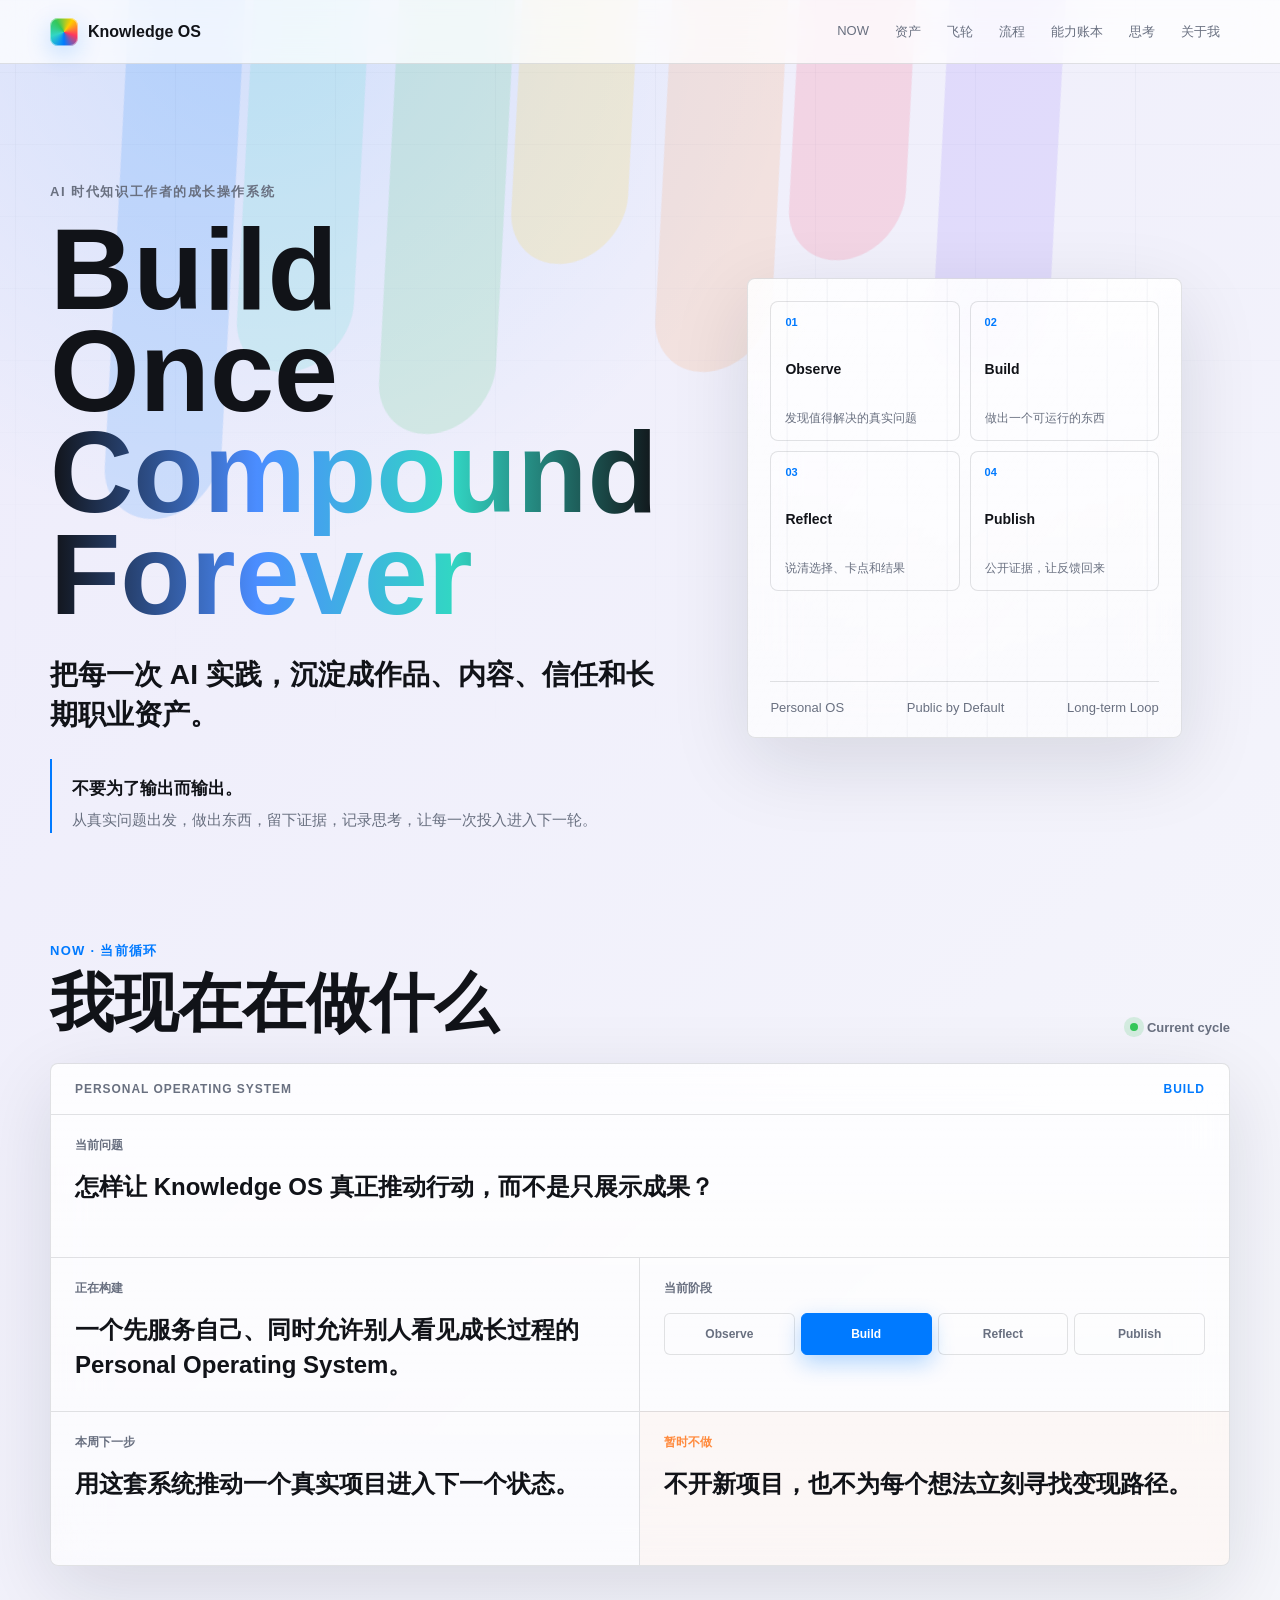
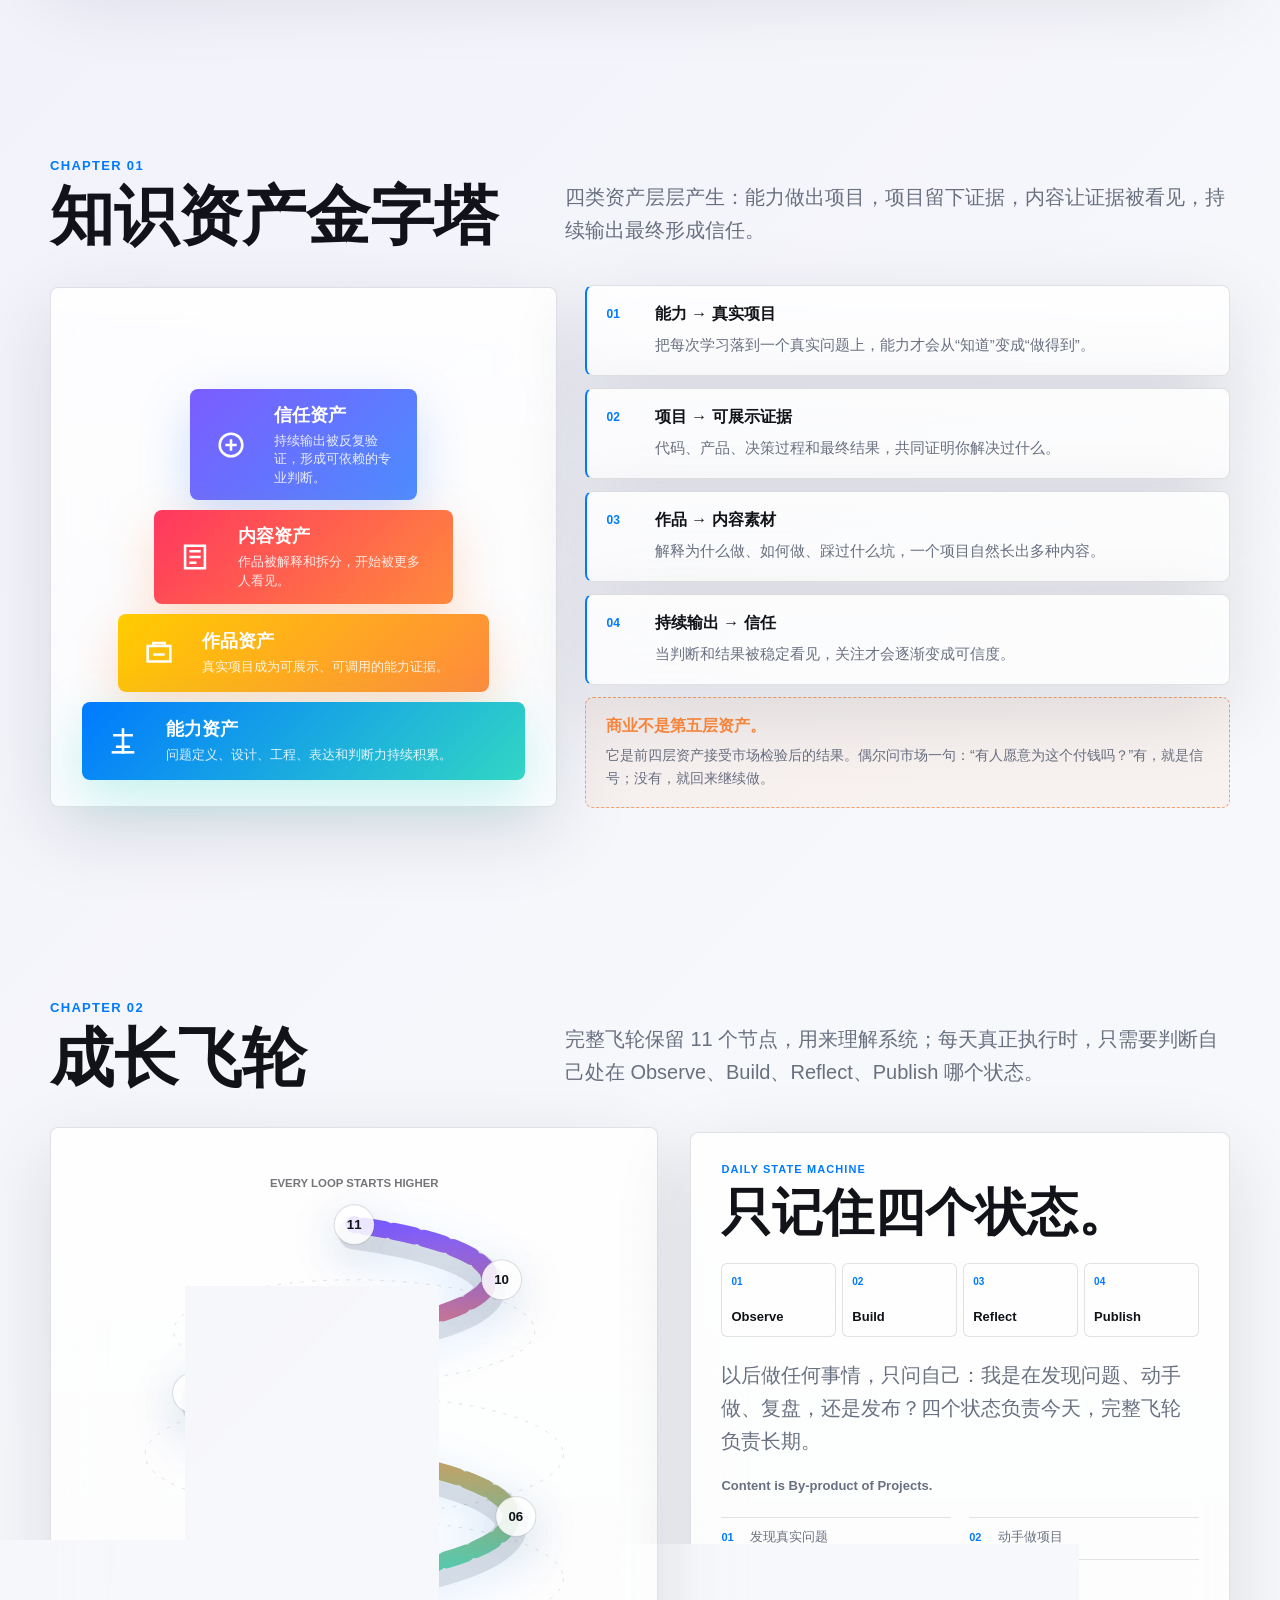
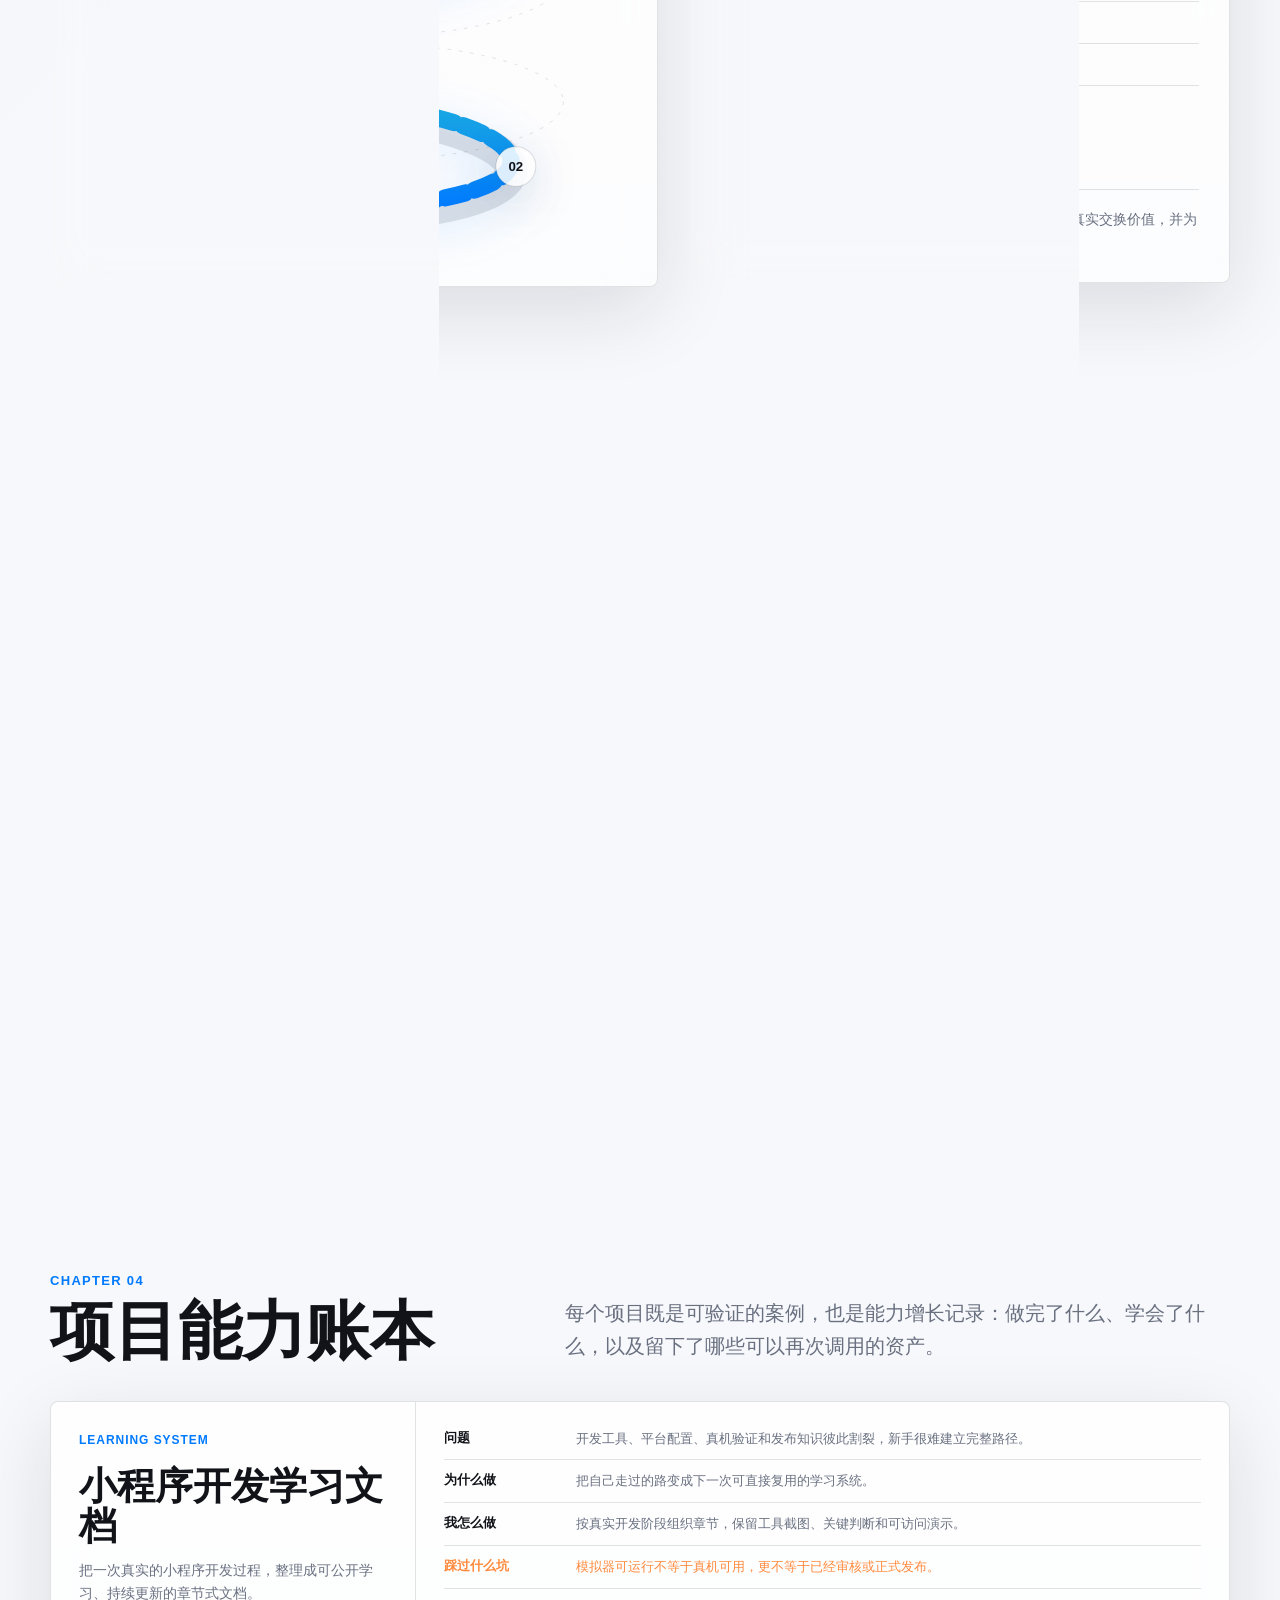
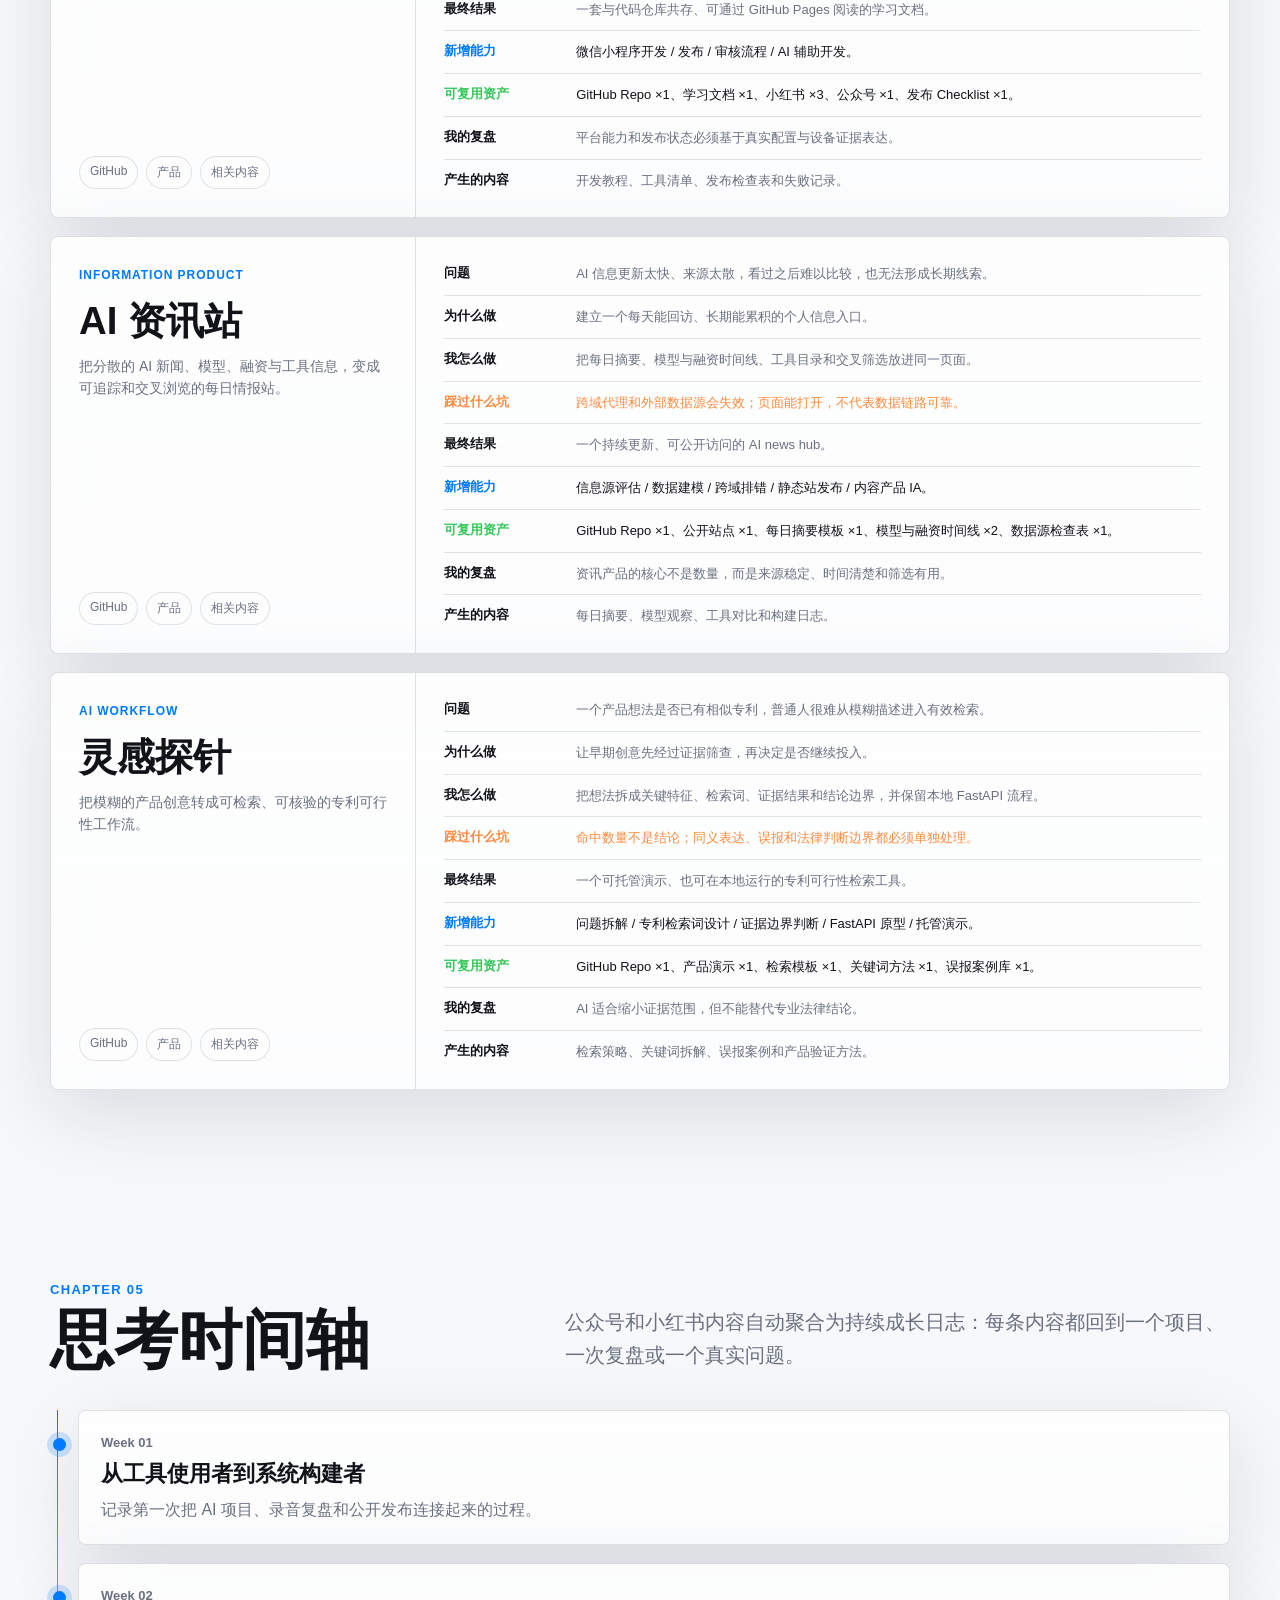
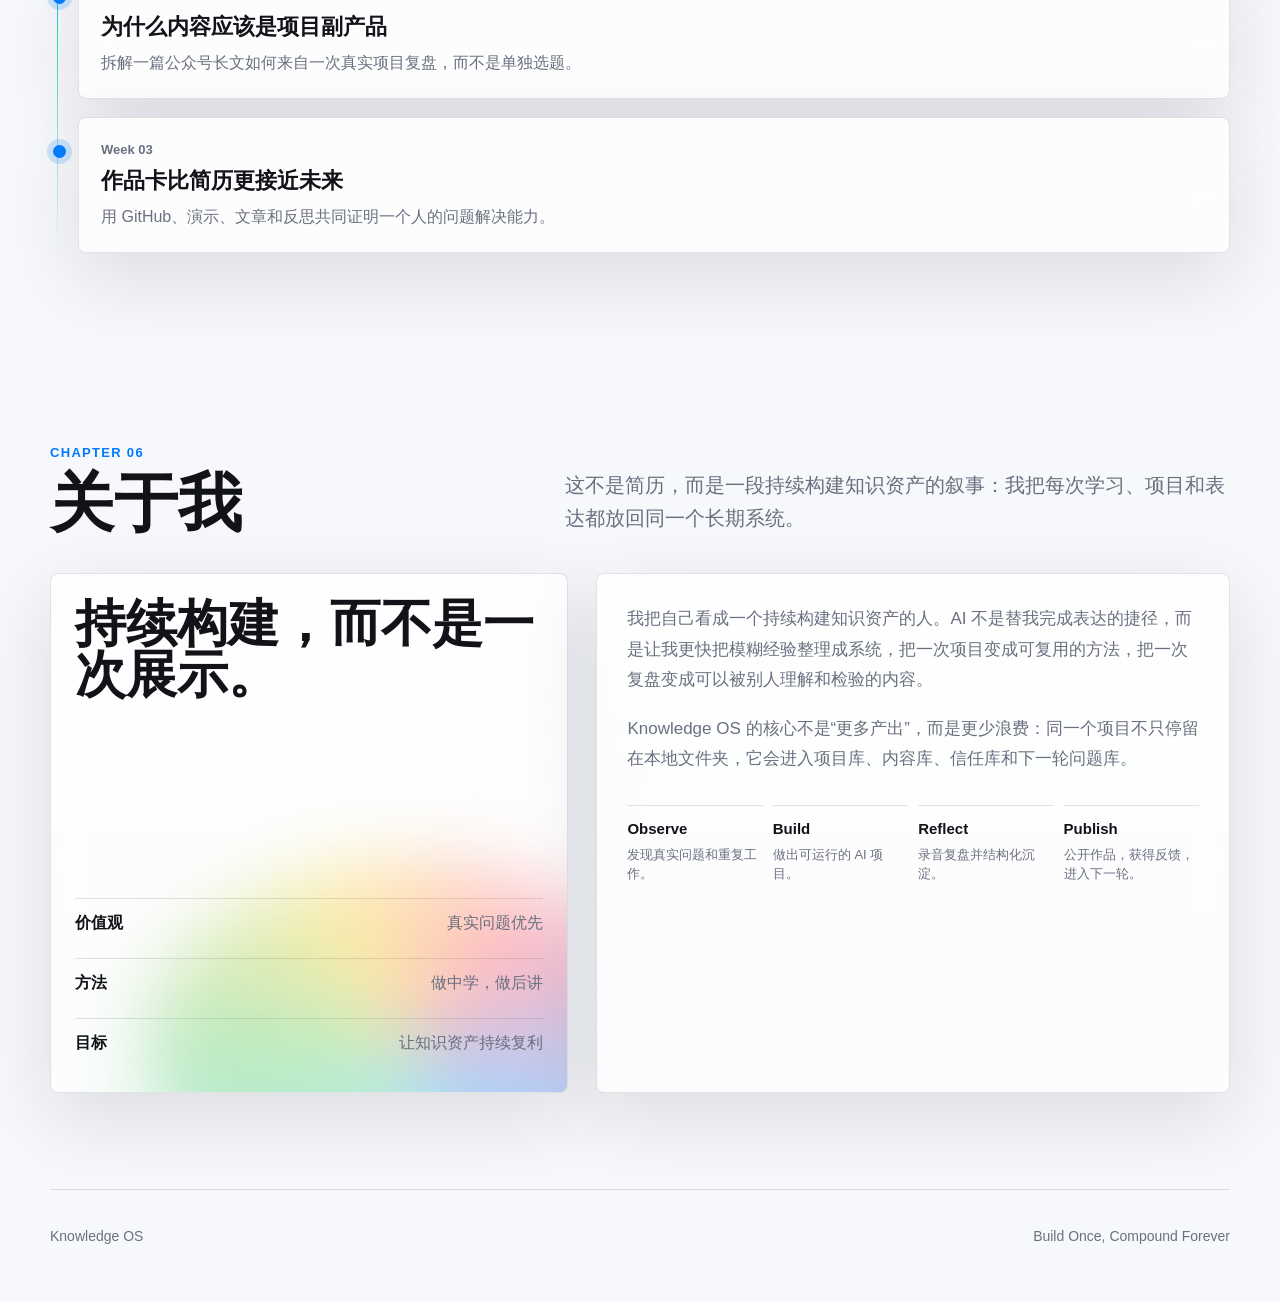
==== commit 1fb43eba: "feat: make Knowledge OS personally actionable" ====
--- a/knowledge-os/index.html
+++ b/knowledge-os/index.html
@@ -219,9 +219,20 @@
       line-height: 1.42;
     }
 
-    .hero-note {
-      margin-top: 14px;
-      max-width: 620px;
+    .hero-principle {
+      margin-top: 24px;
+      max-width: 660px;
+      padding: 18px 0 0 20px;
+      border-left: 2px solid var(--blue);
+    }
+
+    .hero-principle strong {
+      display: block;
+      margin-bottom: 8px;
+      font-size: 17px;
+    }
+
+    .hero-principle p {
       color: var(--muted);
       font-size: 15px;
       line-height: 1.65;
@@ -261,7 +272,7 @@
 
     .system-map {
       display: grid;
-      grid-template-columns: repeat(3, 1fr);
+      grid-template-columns: repeat(2, 1fr);
       gap: 10px;
       min-height: 290px;
     }
@@ -274,9 +285,10 @@
       display: flex;
       flex-direction: column;
       justify-content: space-between;
-      min-height: 92px;
-    }
-
+      min-height: 126px;
+    }
+
+    .map-cell small { color: var(--blue); font-size: 11px; font-weight: 760; }
     .map-cell strong { font-size: 14px; }
     .map-cell span { color: var(--muted); font-size: 12px; line-height: 1.35; }
 
@@ -318,6 +330,142 @@
       color: var(--muted);
       font-size: clamp(16px, 1.7vw, 20px);
       line-height: 1.65;
+    }
+
+    .now-section { padding-top: 42px; }
+
+    .now-head {
+      display: flex;
+      align-items: end;
+      justify-content: space-between;
+      gap: 24px;
+      margin-bottom: 28px;
+    }
+
+    .now-head h2 { font-size: clamp(36px, 5vw, 64px); }
+
+    .now-cycle {
+      display: flex;
+      align-items: center;
+      gap: 9px;
+      color: var(--muted);
+      font-size: 13px;
+      font-weight: 680;
+      white-space: nowrap;
+    }
+
+    .now-cycle::before {
+      content: "";
+      width: 8px;
+      height: 8px;
+      border-radius: 50%;
+      background: var(--green);
+      box-shadow: 0 0 0 6px color-mix(in srgb, var(--green), transparent 84%);
+    }
+
+    .now-board { overflow: hidden; }
+
+    .now-toolbar {
+      display: flex;
+      align-items: center;
+      justify-content: space-between;
+      gap: 20px;
+      padding: 18px 24px;
+      border-bottom: 1px solid var(--line);
+      color: var(--muted);
+      font-size: 12px;
+      font-weight: 700;
+      text-transform: uppercase;
+      letter-spacing: .08em;
+    }
+
+    .now-toolbar strong { color: var(--blue); }
+
+    .now-grid {
+      display: grid;
+      grid-template-columns: repeat(2, minmax(0, 1fr));
+    }
+
+    .now-field {
+      min-height: 154px;
+      padding: 22px 24px;
+      border-top: 1px solid var(--line);
+    }
+
+    .now-field.wide {
+      grid-column: 1 / -1;
+      min-height: 142px;
+      border-top: 0;
+    }
+
+    .now-field.left { border-right: 1px solid var(--line); }
+
+    .now-label {
+      display: block;
+      margin-bottom: 16px;
+      color: var(--muted);
+      font-size: 12px;
+      font-weight: 720;
+    }
+
+    .now-value {
+      min-height: 42px;
+      color: var(--ink);
+      font-size: clamp(18px, 2vw, 24px);
+      font-weight: 640;
+      line-height: 1.45;
+      outline: none;
+      transition: color .2s ease, background .2s ease;
+    }
+
+    .now-value[contenteditable="true"] {
+      cursor: text;
+      border-radius: 6px;
+    }
+
+    .now-value[contenteditable="true"]:hover,
+    .now-value[contenteditable="true"]:focus {
+      background: color-mix(in srgb, var(--blue), transparent 94%);
+    }
+
+    .now-field.pause {
+      background: color-mix(in srgb, var(--orange), transparent 96%);
+    }
+
+    .now-field.pause .now-label { color: var(--orange); }
+
+    .stage-switch {
+      display: grid;
+      grid-template-columns: repeat(4, minmax(0, 1fr));
+      gap: 6px;
+    }
+
+    .stage-button {
+      min-height: 42px;
+      padding: 8px 6px;
+      border: 1px solid var(--line);
+      border-radius: 6px;
+      color: var(--muted);
+      background: rgba(255,255,255,.06);
+      font: inherit;
+      font-size: 12px;
+      font-weight: 700;
+      cursor: pointer;
+      transition: color .2s ease, background .2s ease, border-color .2s ease;
+    }
+
+    .stage-button:hover,
+    .stage-button:focus-visible {
+      color: var(--ink);
+      border-color: color-mix(in srgb, var(--blue), var(--line) 45%);
+      outline: none;
+    }
+
+    .stage-button.is-active {
+      color: #fff;
+      background: var(--blue);
+      border-color: var(--blue);
+      box-shadow: 0 8px 22px color-mix(in srgb, var(--blue), transparent 70%);
     }
 
     .pyramid-wrap {
@@ -539,6 +687,43 @@
 
     .statement span { color: var(--blue); }
 
+    .execution-label {
+      margin-bottom: 12px;
+      color: var(--blue);
+      font-size: 11px;
+      font-weight: 760;
+      letter-spacing: .1em;
+      text-transform: uppercase;
+    }
+
+    .state-machine {
+      display: grid;
+      grid-template-columns: repeat(4, minmax(0, 1fr));
+      gap: 6px;
+      margin: 22px 0;
+    }
+
+    .machine-state {
+      min-height: 74px;
+      padding: 12px 9px;
+      display: flex;
+      flex-direction: column;
+      justify-content: space-between;
+      border: 1px solid var(--line);
+      border-radius: 6px;
+      background: rgba(255,255,255,.06);
+    }
+
+    .machine-state small { color: var(--blue); font-size: 10px; font-weight: 760; }
+    .machine-state strong { font-size: 13px; }
+
+    .wheel-mantra {
+      margin-top: 20px;
+      color: var(--muted);
+      font-size: 13px;
+      font-weight: 680;
+    }
+
     .wheel-steps {
       display: grid;
       grid-template-columns: repeat(2, minmax(0, 1fr));
@@ -732,6 +917,11 @@
 
     .case-row.pitfall .case-label,
     .case-row.pitfall .case-text { color: var(--orange); }
+
+    .case-row.capability .case-label { color: var(--blue); }
+    .case-row.asset .case-label { color: var(--green); }
+    .case-row.capability .case-text,
+    .case-row.asset .case-text { color: var(--ink); }
 
     .links {
       display: flex;
@@ -955,7 +1145,15 @@
     @media (max-width: 640px) {
       .section { padding: 70px 0; }
       .hero-panel { min-height: 380px; }
-      .system-map { grid-template-columns: 1fr; }
+      .system-map { grid-template-columns: repeat(2, minmax(0, 1fr)); }
+      .map-cell { min-height: 118px; }
+      .now-section { padding-top: 30px; }
+      .now-head { align-items: flex-start; flex-direction: column; }
+      .now-grid { grid-template-columns: 1fr; }
+      .now-field.wide { grid-column: auto; }
+      .now-field.left { border-right: 0; }
+      .stage-switch,
+      .state-machine { grid-template-columns: repeat(2, minmax(0, 1fr)); }
       .pyramid { min-height: 520px; padding: 16px; }
       .pyramid-layer {
         width: 100%;
@@ -993,10 +1191,11 @@
         <span>Knowledge OS</span>
       </a>
       <div class="nav-links" aria-label="Page navigation">
+        <a href="#now">NOW</a>
         <a href="#pyramid">资产</a>
         <a href="#flywheel">飞轮</a>
         <a href="#flow">流程</a>
-        <a href="#projects">项目库</a>
+        <a href="#projects">能力账本</a>
         <a href="#thinking">思考</a>
         <a href="#about">关于我</a>
       </div>
@@ -1010,23 +1209,67 @@
           <p class="eyebrow">AI 时代知识工作者的成长操作系统</p>
           <h1>Build Once <span class="gradient-text">Compound Forever</span></h1>
           <p class="hero-definition">把每一次 AI 实践，沉淀成作品、内容、信任和长期职业资产。</p>
-          <p class="hero-note">不是把做过的事陈列出来，而是让项目、复盘、发布、反馈和下一次行动始终连接在同一个成长系统里。</p>
+          <div class="hero-principle">
+            <strong>不要为了输出而输出。</strong>
+            <p>从真实问题出发，做出东西，留下证据，记录思考，让每一次投入进入下一轮。</p>
+          </div>
         </div>
         <aside class="hero-panel reveal" aria-label="Knowledge OS system map">
           <div class="system-map">
-            <div class="map-cell"><strong>Projects</strong><span>真实问题驱动的 AI 工具</span></div>
-            <div class="map-cell"><strong>Reflection</strong><span>录音、复盘、结构化洞察</span></div>
-            <div class="map-cell"><strong>Publishing</strong><span>公众号、小红书、作品集同步输出</span></div>
-            <div class="map-cell"><strong>Trust</strong><span>公开过程建立长期可信度</span></div>
-            <div class="map-cell"><strong>Validation</strong><span>需求与付费成为市场信号</span></div>
-            <div class="map-cell"><strong>Next Loop</strong><span>反馈转化为更好的新问题</span></div>
+            <div class="map-cell"><small>01</small><strong>Observe</strong><span>发现值得解决的真实问题</span></div>
+            <div class="map-cell"><small>02</small><strong>Build</strong><span>做出一个可运行的东西</span></div>
+            <div class="map-cell"><small>03</small><strong>Reflect</strong><span>说清选择、卡点和结果</span></div>
+            <div class="map-cell"><small>04</small><strong>Publish</strong><span>公开证据，让反馈回来</span></div>
           </div>
           <div class="panel-foot">
-            <span>Single Source</span>
-            <span>Multiple Outputs</span>
-            <span>Compounding System</span>
+            <span>Personal OS</span>
+            <span>Public by Default</span>
+            <span>Long-term Loop</span>
           </div>
         </aside>
+      </div>
+    </section>
+
+    <section class="section now-section" id="now">
+      <div class="now-head reveal">
+        <div>
+          <p class="kicker">NOW · 当前循环</p>
+          <h2>我现在在做什么</h2>
+        </div>
+        <div class="now-cycle">Current cycle</div>
+      </div>
+      <div class="now-board glass-panel reveal">
+        <div class="now-toolbar">
+          <span>Personal Operating System</span>
+          <strong id="currentStageLabel">BUILD</strong>
+        </div>
+        <div class="now-grid">
+          <div class="now-field wide">
+            <span class="now-label">当前问题</span>
+            <p class="now-value" contenteditable="true" role="textbox" aria-label="当前问题" data-now-key="problem">怎样让 Knowledge OS 真正推动行动，而不是只展示成果？</p>
+          </div>
+          <div class="now-field left">
+            <span class="now-label">正在构建</span>
+            <p class="now-value" contenteditable="true" role="textbox" aria-label="正在构建" data-now-key="building">一个先服务自己、同时允许别人看见成长过程的 Personal Operating System。</p>
+          </div>
+          <div class="now-field">
+            <span class="now-label">当前阶段</span>
+            <div class="stage-switch" aria-label="当前阶段">
+              <button class="stage-button" type="button" data-stage="Observe" aria-pressed="false">Observe</button>
+              <button class="stage-button is-active" type="button" data-stage="Build" aria-pressed="true">Build</button>
+              <button class="stage-button" type="button" data-stage="Reflect" aria-pressed="false">Reflect</button>
+              <button class="stage-button" type="button" data-stage="Publish" aria-pressed="false">Publish</button>
+            </div>
+          </div>
+          <div class="now-field left">
+            <span class="now-label">本周下一步</span>
+            <p class="now-value" contenteditable="true" role="textbox" aria-label="本周下一步" data-now-key="next">用这套系统推动一个真实项目进入下一个状态。</p>
+          </div>
+          <div class="now-field pause">
+            <span class="now-label">暂时不做</span>
+            <p class="now-value" contenteditable="true" role="textbox" aria-label="暂时不做" data-now-key="not-doing">不开新项目，也不为每个想法立刻寻找变现路径。</p>
+          </div>
+        </div>
       </div>
     </section>
 
@@ -1068,7 +1311,7 @@
           <div class="principle glass-panel"><b>02</b><div><strong>项目 → 可展示证据</strong><p>代码、产品、决策过程和最终结果，共同证明你解决过什么。</p></div></div>
           <div class="principle glass-panel"><b>03</b><div><strong>作品 → 内容素材</strong><p>解释为什么做、如何做、踩过什么坑，一个项目自然长出多种内容。</p></div></div>
           <div class="principle glass-panel"><b>04</b><div><strong>持续输出 → 信任</strong><p>当判断和结果被稳定看见，关注才会逐渐变成可信度。</p></div></div>
-          <div class="validation-bridge"><strong>信任 → 市场验证 → 下一轮</strong><p>咨询、合作或第一次卖出一个 49 元产品，都不是终点，而是别人愿意为专业判断付费的信号。</p></div>
+          <div class="validation-bridge"><strong>商业不是第五层资产。</strong><p>它是前四层资产接受市场检验后的结果。偶尔问市场一句：“有人愿意为这个付钱吗？”有，就是信号；没有，就回来继续做。</p></div>
         </div>
       </div>
     </section>
@@ -1079,7 +1322,7 @@
           <p class="kicker">Chapter 02</p>
           <h2>成长飞轮</h2>
         </div>
-        <p class="lead">第二圈的你已经不是第一圈的你：项目更多、能力更强、内容更厚、信任更高。增长因此不是平面循环，而是螺旋上升。</p>
+        <p class="lead">完整飞轮保留 11 个节点，用来理解系统；每天真正执行时，只需要判断自己处在 Observe、Build、Reflect、Publish 哪个状态。</p>
       </div>
 
       <div class="flywheel-grid">
@@ -1111,8 +1354,16 @@
           </svg>
         </div>
         <div class="wheel-copy glass-panel reveal">
-          <p class="statement">Content is <span>By-product</span> of Projects</p>
-          <p class="lead">内容来自真实项目中的取舍、失败、洞察和复盘。市场验证发生在循环中间，它回答的不是“赚了多少”，而是“是否有人愿意为这份判断付费”。</p>
+          <p class="execution-label">Daily state machine</p>
+          <p class="statement">只记住四个状态。</p>
+          <div class="state-machine" aria-label="Daily execution states">
+            <div class="machine-state"><small>01</small><strong>Observe</strong></div>
+            <div class="machine-state"><small>02</small><strong>Build</strong></div>
+            <div class="machine-state"><small>03</small><strong>Reflect</strong></div>
+            <div class="machine-state"><small>04</small><strong>Publish</strong></div>
+          </div>
+          <p class="lead">以后做任何事情，只问自己：我是在发现问题、动手做、复盘，还是发布？四个状态负责今天，完整飞轮负责长期。</p>
+          <p class="wheel-mantra">Content is By-product of Projects.</p>
           <div class="wheel-steps" aria-label="Growth spiral stages">
             <div class="wheel-step"><b>01</b><span>发现真实问题</span></div>
             <div class="wheel-step"><b>02</b><span>动手做项目</span></div>
@@ -1161,9 +1412,9 @@
       <div class="section-head reveal">
         <div>
           <p class="kicker">Chapter 04</p>
-          <h2>项目库</h2>
+          <h2>项目能力账本</h2>
         </div>
-        <p class="lead">这里保存的不是漂亮截图，而是一份份可验证的项目档案：问题、路径、踩坑、结果和下一次会做得更好的地方。</p>
+        <p class="lead">每个项目既是可验证的案例，也是能力增长记录：做完了什么、学会了什么，以及留下了哪些可以再次调用的资产。</p>
       </div>
       <div class="project-grid reveal">
         <article class="project-card glass-panel">
@@ -1177,6 +1428,8 @@
             <div class="case-row"><span class="case-label">我怎么做</span><span class="case-text">按真实开发阶段组织章节，保留工具截图、关键判断和可访问演示。</span></div>
             <div class="case-row pitfall"><span class="case-label">踩过什么坑</span><span class="case-text">模拟器可运行不等于真机可用，更不等于已经审核或正式发布。</span></div>
             <div class="case-row"><span class="case-label">最终结果</span><span class="case-text">一套与代码仓库共存、可通过 GitHub Pages 阅读的学习文档。</span></div>
+            <div class="case-row capability"><span class="case-label">新增能力</span><span class="case-text">微信小程序开发 / 发布 / 审核流程 / AI 辅助开发。</span></div>
+            <div class="case-row asset"><span class="case-label">可复用资产</span><span class="case-text">GitHub Repo ×1、学习文档 ×1、小红书 ×3、公众号 ×1、发布 Checklist ×1。</span></div>
             <div class="case-row"><span class="case-label">我的复盘</span><span class="case-text">平台能力和发布状态必须基于真实配置与设备证据表达。</span></div>
             <div class="case-row"><span class="case-label">产生的内容</span><span class="case-text">开发教程、工具清单、发布检查表和失败记录。</span></div>
           </div>
@@ -1192,6 +1445,8 @@
             <div class="case-row"><span class="case-label">我怎么做</span><span class="case-text">把每日摘要、模型与融资时间线、工具目录和交叉筛选放进同一页面。</span></div>
             <div class="case-row pitfall"><span class="case-label">踩过什么坑</span><span class="case-text">跨域代理和外部数据源会失效；页面能打开，不代表数据链路可靠。</span></div>
             <div class="case-row"><span class="case-label">最终结果</span><span class="case-text">一个持续更新、可公开访问的 AI news hub。</span></div>
+            <div class="case-row capability"><span class="case-label">新增能力</span><span class="case-text">信息源评估 / 数据建模 / 跨域排错 / 静态站发布 / 内容产品 IA。</span></div>
+            <div class="case-row asset"><span class="case-label">可复用资产</span><span class="case-text">GitHub Repo ×1、公开站点 ×1、每日摘要模板 ×1、模型与融资时间线 ×2、数据源检查表 ×1。</span></div>
             <div class="case-row"><span class="case-label">我的复盘</span><span class="case-text">资讯产品的核心不是数量，而是来源稳定、时间清楚和筛选有用。</span></div>
             <div class="case-row"><span class="case-label">产生的内容</span><span class="case-text">每日摘要、模型观察、工具对比和构建日志。</span></div>
           </div>
@@ -1207,6 +1462,8 @@
             <div class="case-row"><span class="case-label">我怎么做</span><span class="case-text">把想法拆成关键特征、检索词、证据结果和结论边界，并保留本地 FastAPI 流程。</span></div>
             <div class="case-row pitfall"><span class="case-label">踩过什么坑</span><span class="case-text">命中数量不是结论；同义表达、误报和法律判断边界都必须单独处理。</span></div>
             <div class="case-row"><span class="case-label">最终结果</span><span class="case-text">一个可托管演示、也可在本地运行的专利可行性检索工具。</span></div>
+            <div class="case-row capability"><span class="case-label">新增能力</span><span class="case-text">问题拆解 / 专利检索词设计 / 证据边界判断 / FastAPI 原型 / 托管演示。</span></div>
+            <div class="case-row asset"><span class="case-label">可复用资产</span><span class="case-text">GitHub Repo ×1、产品演示 ×1、检索模板 ×1、关键词方法 ×1、误报案例库 ×1。</span></div>
             <div class="case-row"><span class="case-label">我的复盘</span><span class="case-text">AI 适合缩小证据范围，但不能替代专业法律结论。</span></div>
             <div class="case-row"><span class="case-label">产生的内容</span><span class="case-text">检索策略、关键词拆解、误报案例和产品验证方法。</span></div>
           </div>
@@ -1275,6 +1532,42 @@
 
     reveals.forEach((el) => observer.observe(el));
 
+    const nowStoragePrefix = 'knowledge-os.now.';
+    const readNow = (key) => {
+      try { return window.localStorage.getItem(nowStoragePrefix + key); }
+      catch (_) { return null; }
+    };
+    const writeNow = (key, value) => {
+      try { window.localStorage.setItem(nowStoragePrefix + key, value); }
+      catch (_) { /* The public view still works when storage is unavailable. */ }
+    };
+
+    document.querySelectorAll('[data-now-key]').forEach((field) => {
+      const key = field.dataset.nowKey;
+      const savedValue = readNow(key);
+      if (savedValue !== null) field.textContent = savedValue;
+      field.addEventListener('input', () => writeNow(key, field.innerText.trim()));
+    });
+
+    const stageButtons = [...document.querySelectorAll('[data-stage]')];
+    const currentStageLabel = document.getElementById('currentStageLabel');
+    const setStage = (stage, persist = true) => {
+      stageButtons.forEach((button) => {
+        const isActive = button.dataset.stage === stage;
+        button.classList.toggle('is-active', isActive);
+        button.setAttribute('aria-pressed', String(isActive));
+      });
+      if (currentStageLabel) currentStageLabel.textContent = stage.toUpperCase();
+      if (persist) writeNow('stage', stage);
+    };
+
+    stageButtons.forEach((button) => {
+      button.addEventListener('click', () => setStage(button.dataset.stage));
+    });
+
+    const savedStage = readNow('stage');
+    setStage(stageButtons.some((button) => button.dataset.stage === savedStage) ? savedStage : 'Build', false);
+
     const stripe = document.querySelector('.stripe');
     window.addEventListener('scroll', () => {
       const y = window.scrollY || 0;
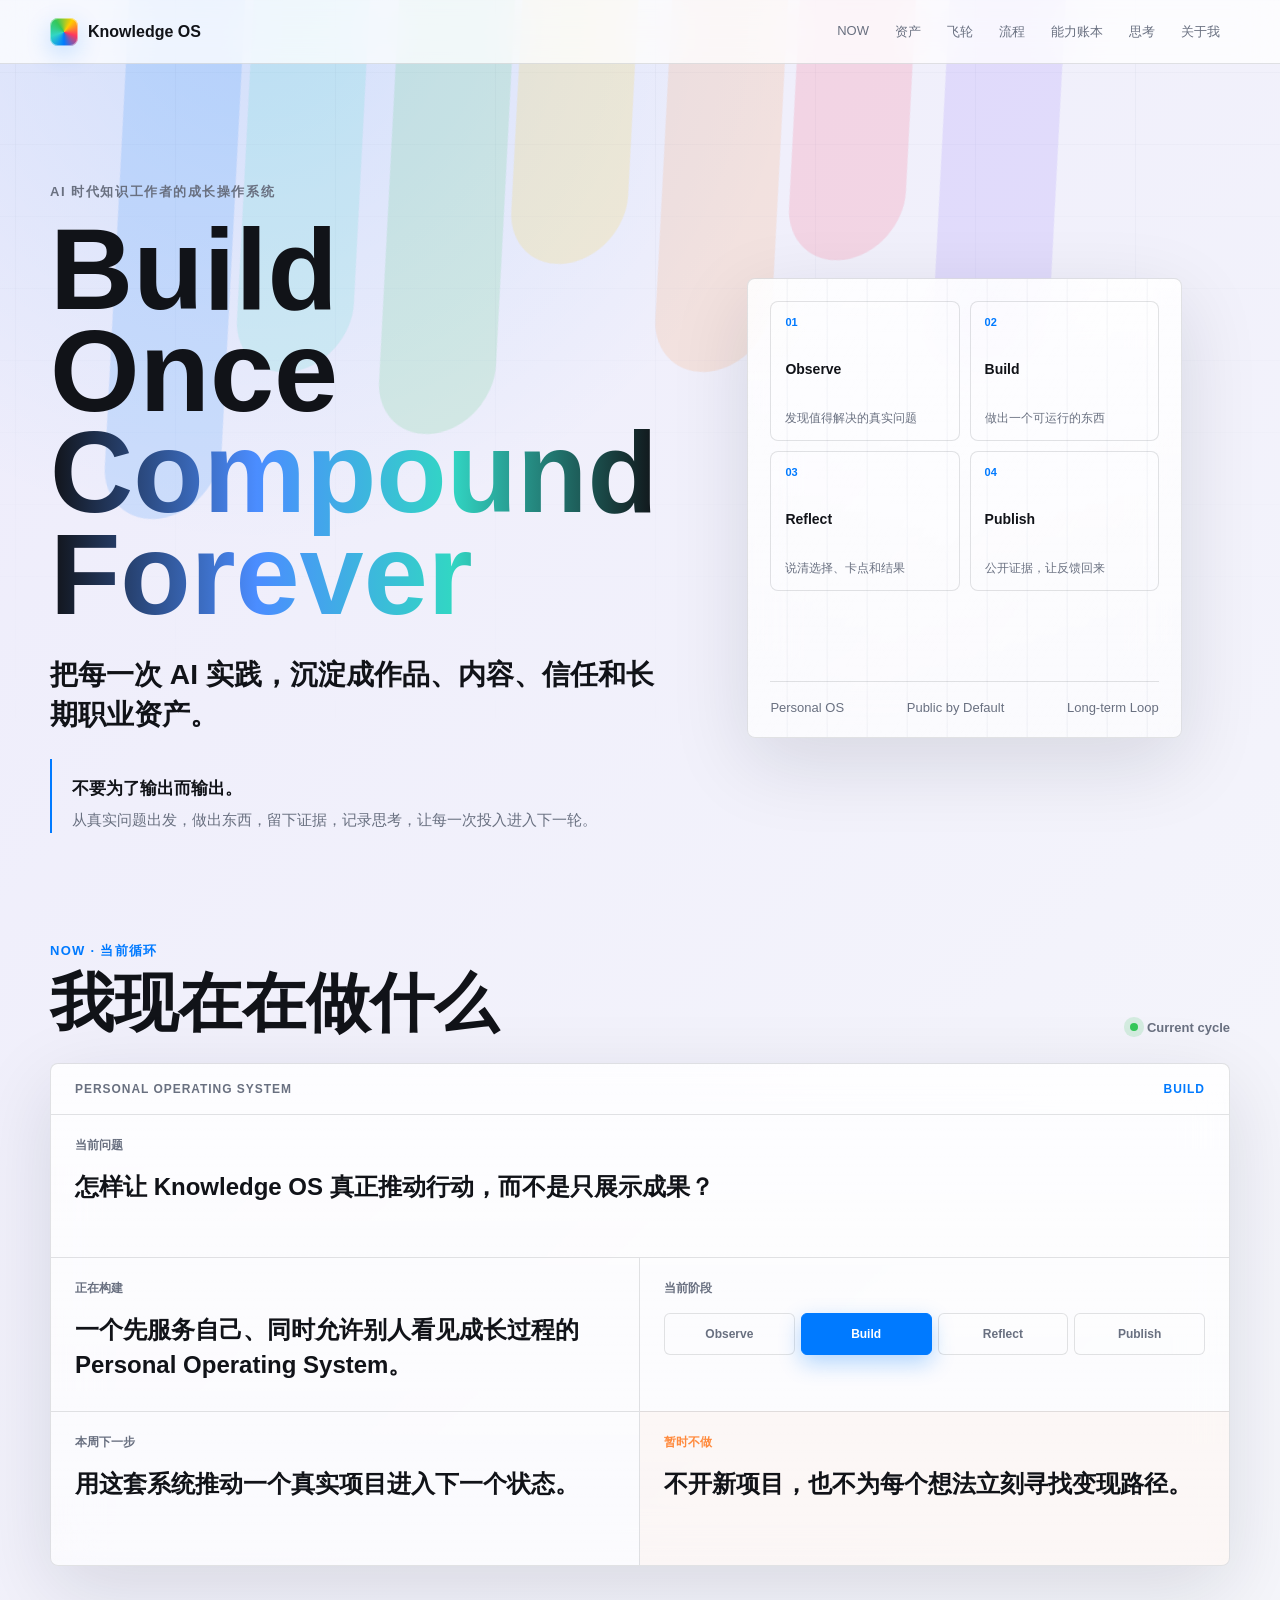
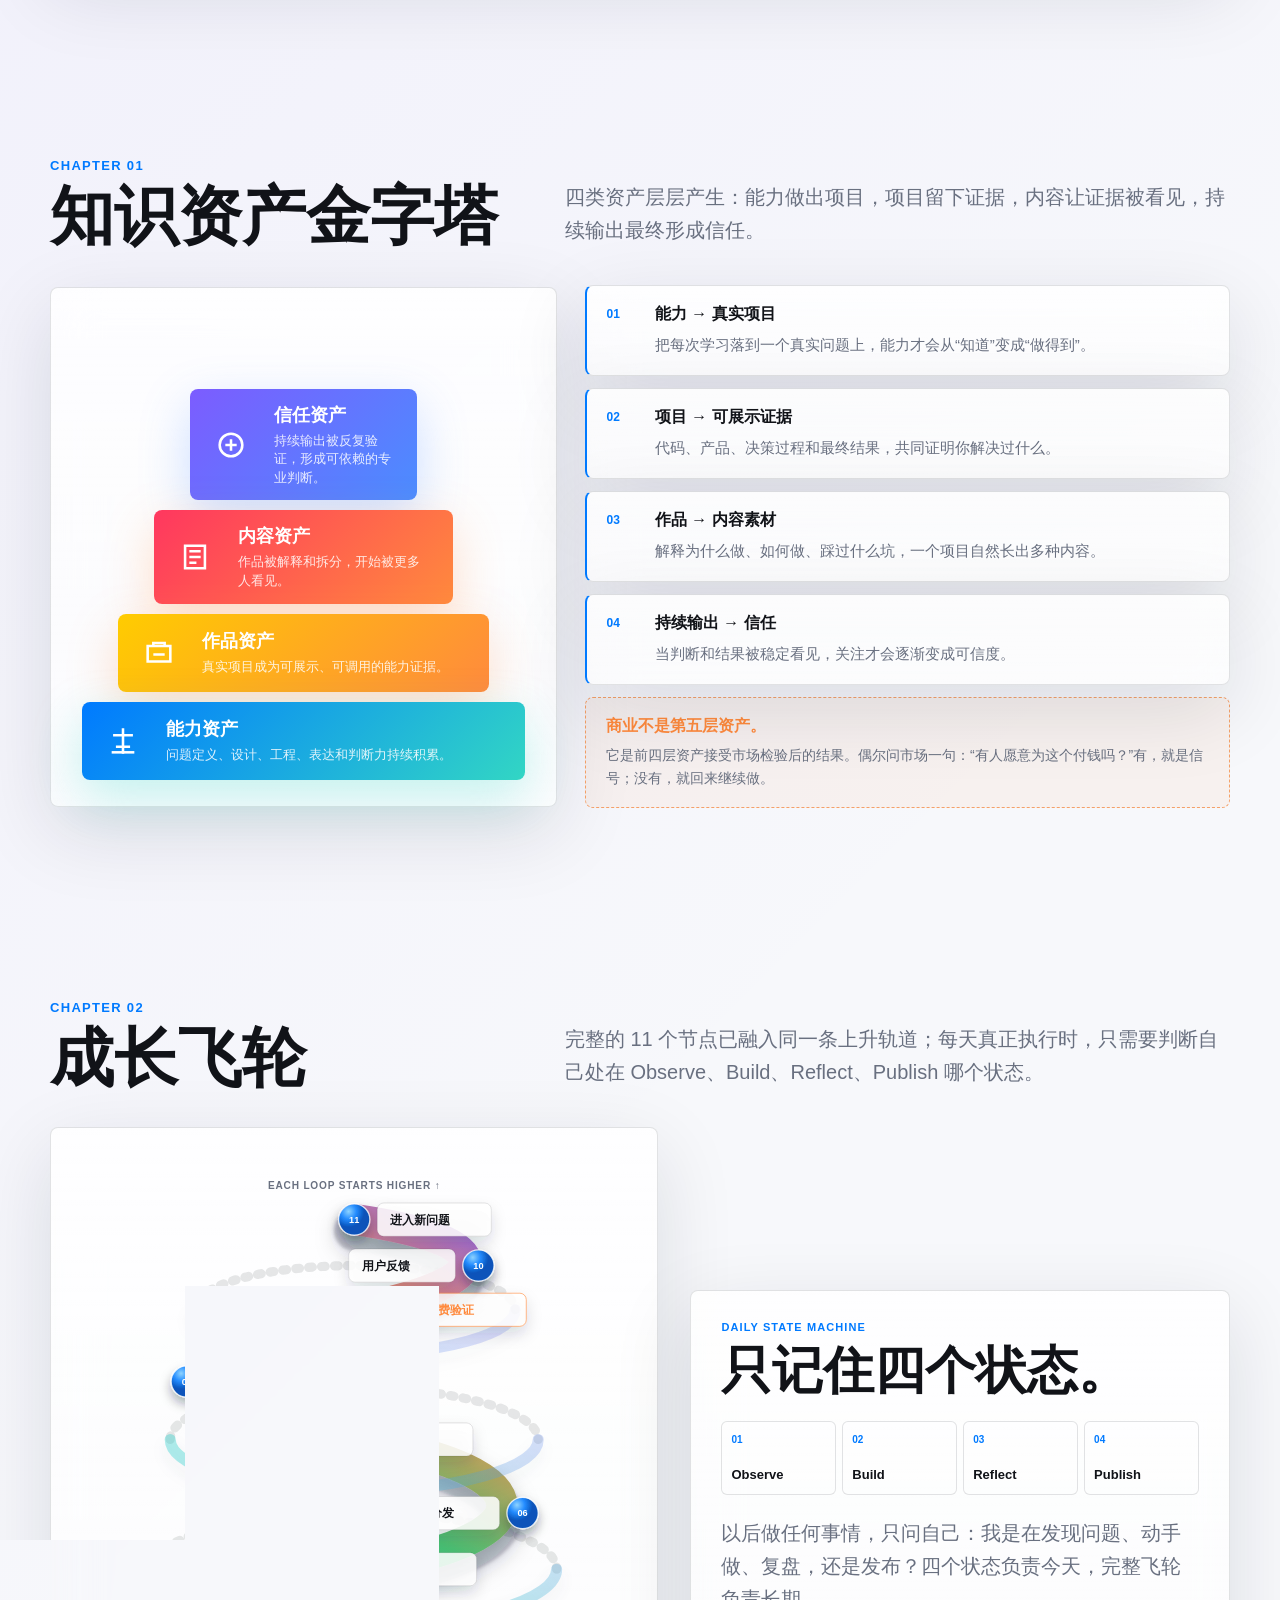
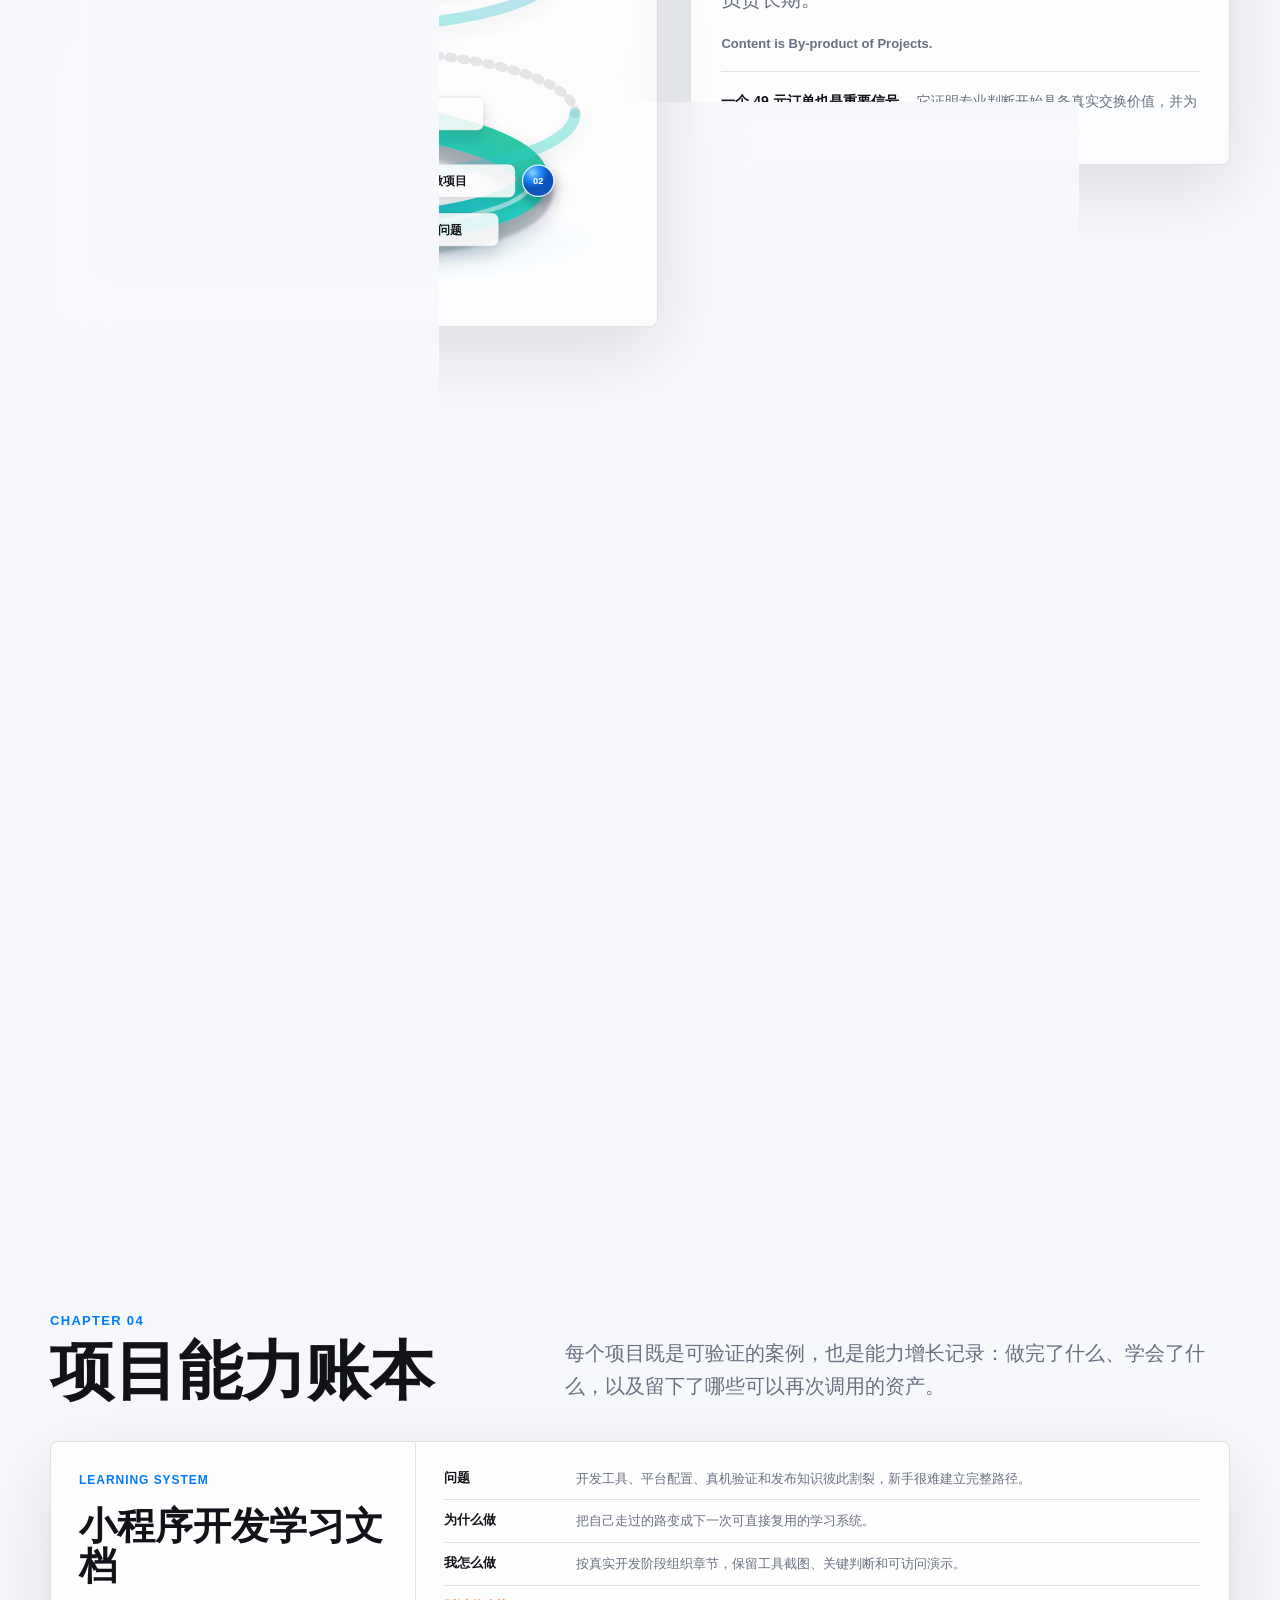
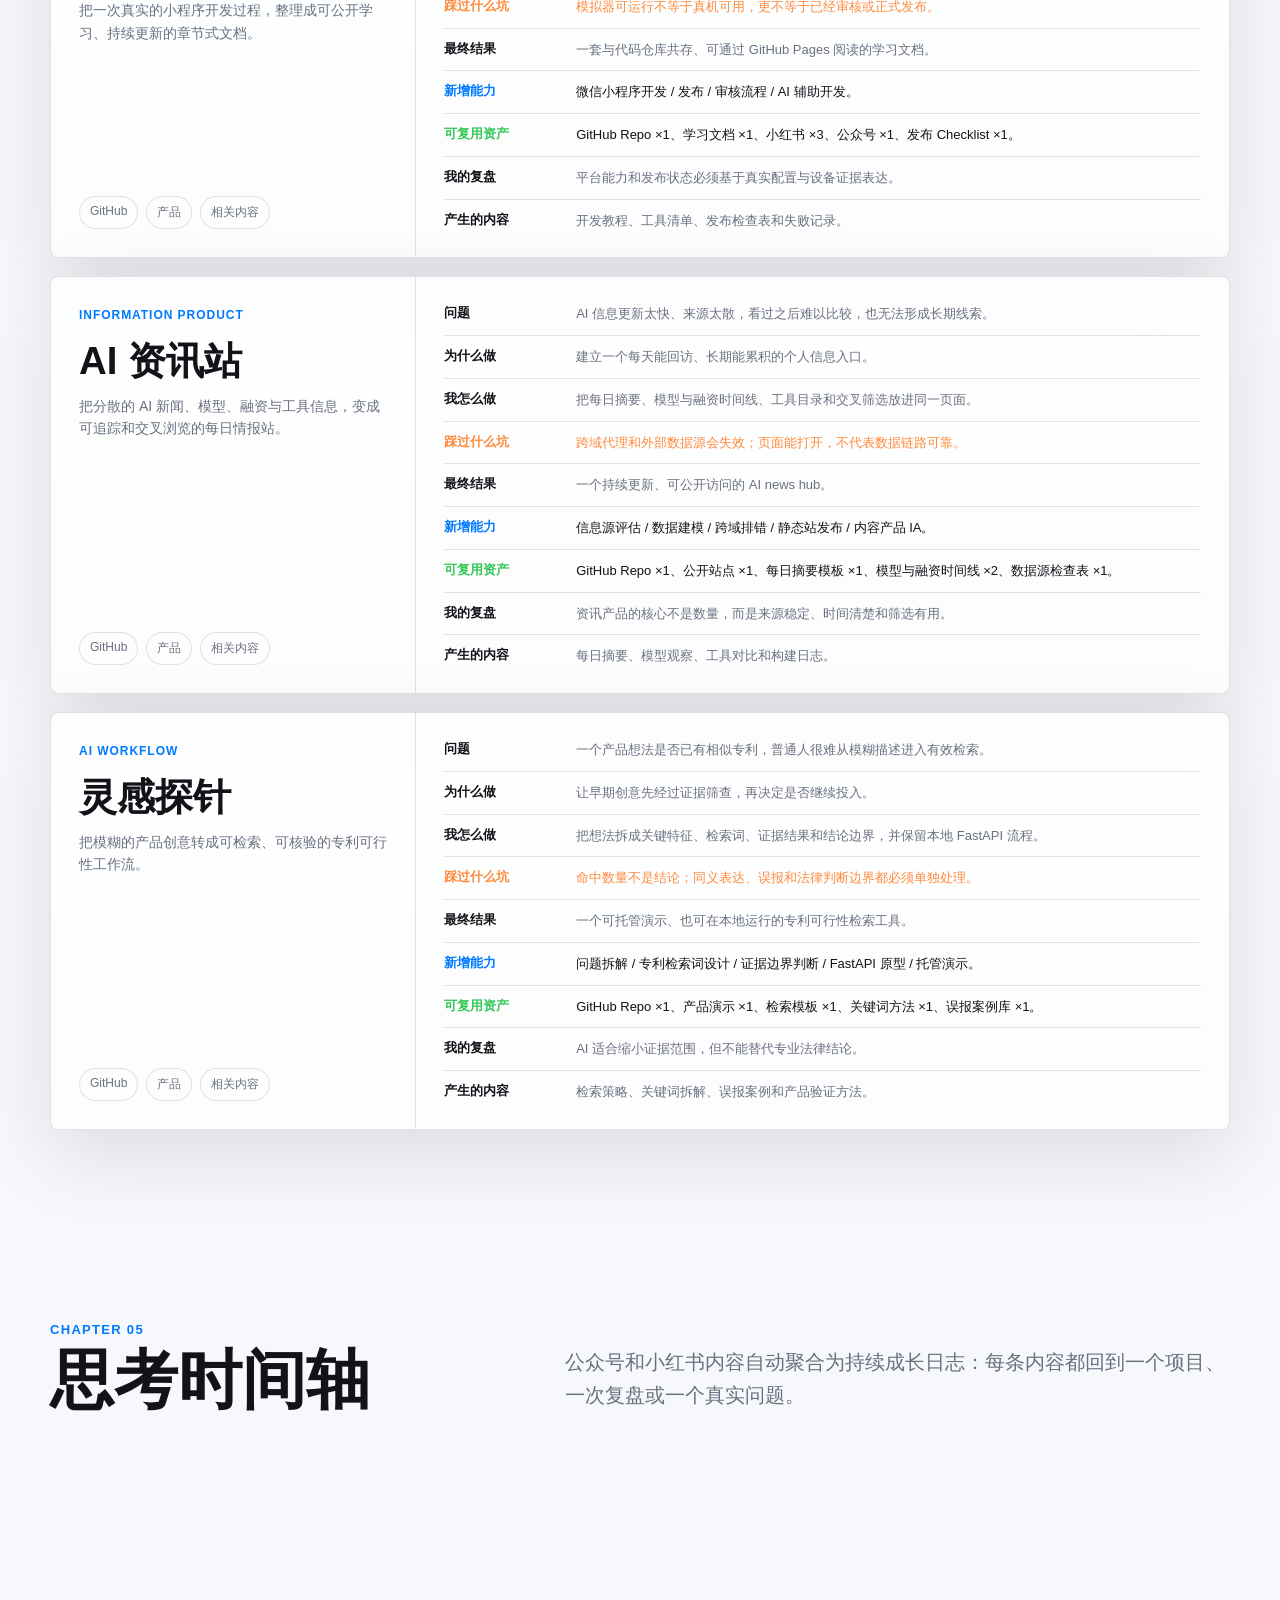
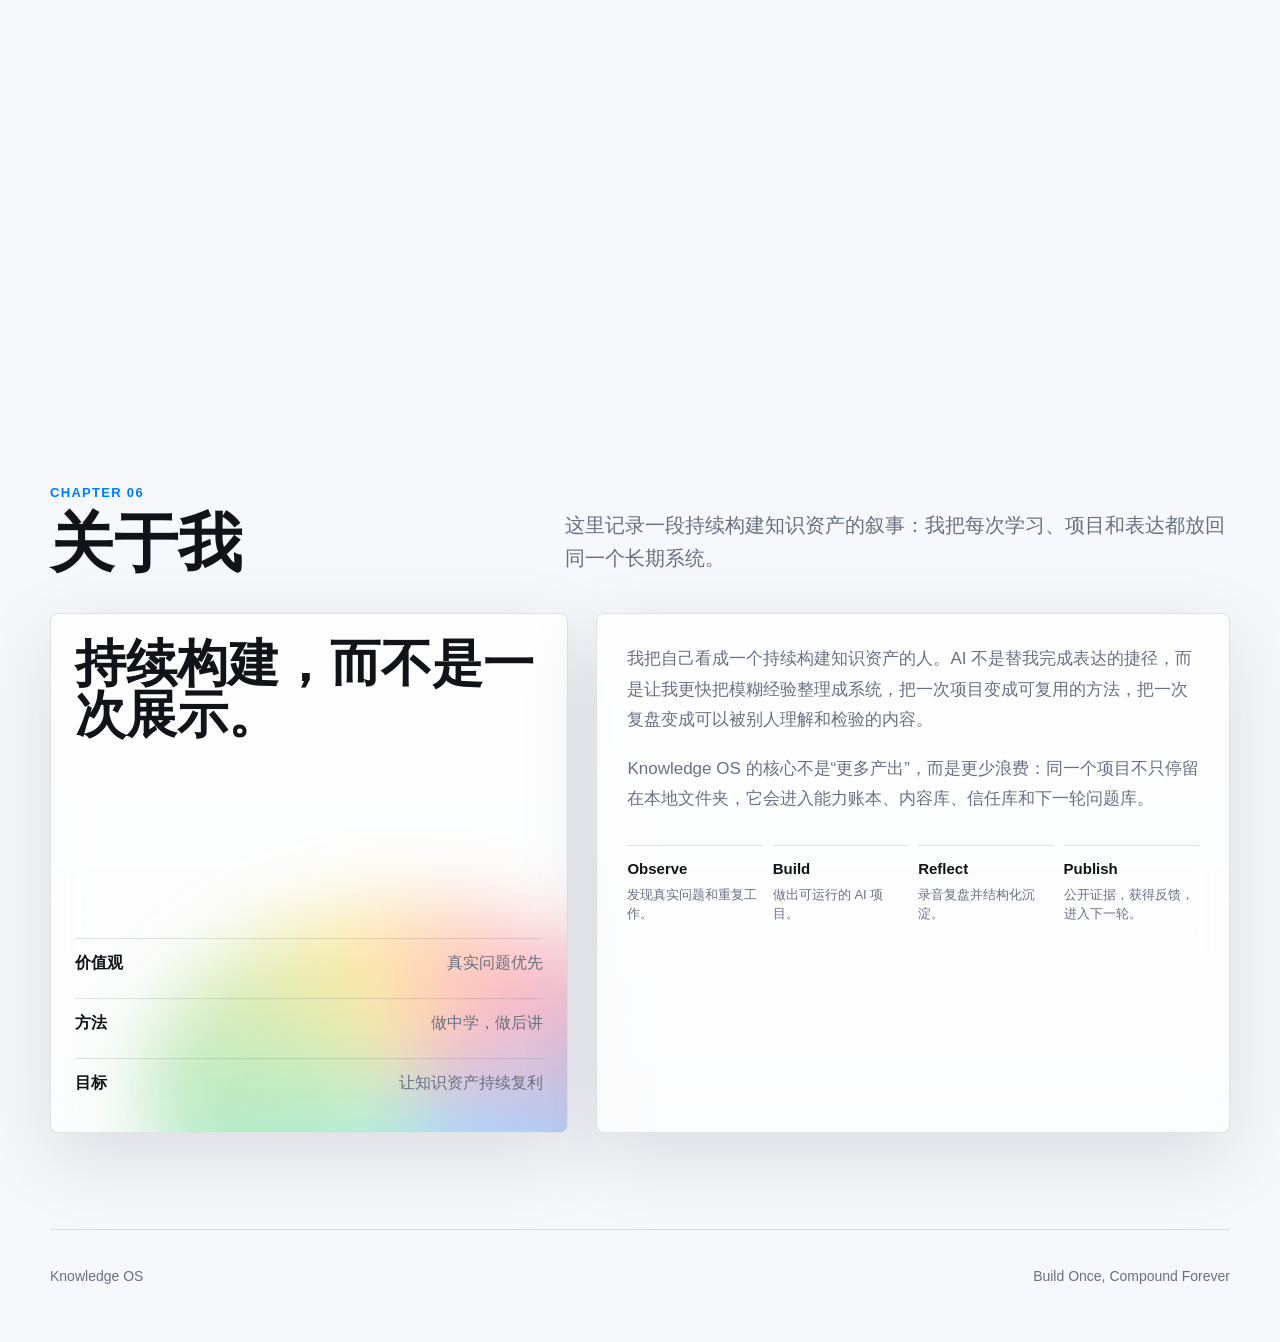
==== commit c79c7e9d: "feat: deepen Knowledge OS growth flywheel" ====
--- a/knowledge-os/index.html
+++ b/knowledge-os/index.html
@@ -611,7 +611,7 @@
 
     .flywheel {
       padding: 18px;
-      min-height: 760px;
+      min-height: 800px;
       display: grid;
       place-items: center;
       position: relative;
@@ -619,59 +619,125 @@
     }
 
     .flywheel svg {
-      width: min(100%, 620px);
+      width: min(100%, 680px);
       height: auto;
       overflow: visible;
     }
 
-    .spiral-shadow,
-    .spiral-path,
-    .spiral-guide {
+    .helix-depth,
+    .helix-tube,
+    .helix-highlight,
+    .helix-ring-back,
+    .helix-ring-front {
       fill: none;
       stroke-linecap: round;
-    }
-
-    .spiral-shadow {
-      stroke: rgba(16, 24, 40, .12);
+      stroke-linejoin: round;
+    }
+
+    .helix-floor {
+      fill: url(#helixFloor);
+      opacity: .7;
+    }
+
+    .helix-axis {
+      stroke: url(#axisGradient);
+      stroke-width: 1.5;
+      stroke-dasharray: 3 10;
+    }
+
+    .helix-ring-back {
+      stroke: color-mix(in srgb, var(--ink), transparent 90%);
+      stroke-width: 10;
+      stroke-dasharray: 4 10;
+    }
+
+    .helix-ring-front {
+      stroke: url(#helixRimGradient);
+      stroke-width: 12;
+      opacity: .58;
+      filter: drop-shadow(0 8px 10px rgba(16, 24, 40, .14));
+    }
+
+    .helix-depth {
+      stroke: rgba(16, 24, 40, .2);
+      stroke-width: 44;
+      transform: translateY(12px);
+      filter: blur(2px);
+    }
+
+    .helix-tube {
+      stroke: url(#helixTubeGradient);
       stroke-width: 34;
-      transform: translateY(9px);
-    }
-
-    .spiral-path {
-      stroke: url(#spiralGradient);
-      stroke-width: 18;
-      stroke-dasharray: 22 10;
-      animation: climb 14s linear infinite;
-      filter: drop-shadow(0 18px 24px rgba(0, 122, 255, .2));
-    }
-
-    .spiral-guide {
-      stroke: color-mix(in srgb, var(--ink), transparent 88%);
-      stroke-width: 1;
-      stroke-dasharray: 3 9;
-    }
-
-    @keyframes climb { to { stroke-dashoffset: -320; } }
-
-    .spiral-node circle {
+      filter: url(#helixShadow);
+    }
+
+    .helix-highlight {
+      stroke: rgba(255, 255, 255, .7);
+      stroke-width: 5;
+      stroke-dasharray: 110 890;
+      animation: helix-light 9s linear infinite;
+      opacity: .76;
+    }
+
+    @keyframes helix-light { to { stroke-dashoffset: -1000; } }
+
+    .helix-rise-label {
+      fill: var(--muted);
+      font-size: 11px;
+      font-weight: 760;
+      text-anchor: middle;
+      letter-spacing: .08em;
+    }
+
+    .helix-stage {
+      font-family: ui-sans-serif, -apple-system, BlinkMacSystemFont, "SF Pro Display", "Segoe UI", sans-serif;
+    }
+
+    .stage-orb {
+      fill: url(#stageOrb);
+      stroke: rgba(255, 255, 255, .82);
+      stroke-width: 1.4;
+      filter: url(#stageShadow);
+    }
+
+    .stage-number {
+      fill: #fff;
+      font-size: 10px;
+      font-weight: 800;
+      text-anchor: middle;
+      dominant-baseline: middle;
+    }
+
+    .stage-chip rect {
       fill: var(--glass-strong);
       stroke: var(--line);
-      stroke-width: 1.2;
-      filter: drop-shadow(0 14px 24px rgba(16, 24, 40, .14));
-    }
-
-    .spiral-node text {
+      stroke-width: 1;
+      filter: url(#chipShadow);
+      transition: fill .25s ease, stroke .25s ease;
+    }
+
+    .stage-chip text {
       fill: var(--ink);
-      font-size: 14px;
-      font-weight: 760;
-      text-anchor: middle;
+      font-size: 13px;
+      font-weight: 720;
       dominant-baseline: middle;
     }
 
-    .spiral-node.validation circle {
-      fill: color-mix(in srgb, var(--orange), var(--glass-strong) 72%);
+    .helix-stage:hover .stage-chip rect {
+      fill: color-mix(in srgb, var(--glass-strong), var(--blue) 8%);
+      stroke: color-mix(in srgb, var(--blue), transparent 48%);
+    }
+
+    .helix-stage.validation .stage-orb {
+      fill: url(#validationOrb);
       stroke: var(--orange);
     }
+
+    .helix-stage.validation .stage-chip rect {
+      stroke: color-mix(in srgb, var(--orange), transparent 34%);
+    }
+
+    .helix-stage.validation .stage-chip text { fill: var(--orange); }
 
     .wheel-copy {
       padding: 30px;
@@ -723,38 +789,6 @@
       font-size: 13px;
       font-weight: 680;
     }
-
-    .wheel-steps {
-      display: grid;
-      grid-template-columns: repeat(2, minmax(0, 1fr));
-      gap: 0 18px;
-      margin-top: 24px;
-    }
-
-    .wheel-step {
-      display: flex;
-      align-items: baseline;
-      gap: 9px;
-      min-height: 42px;
-      padding: 10px 0;
-      border-top: 1px solid var(--line);
-      color: var(--muted);
-      font-size: 13px;
-      line-height: 1.35;
-    }
-
-    .wheel-step b {
-      color: var(--blue);
-      font-size: 11px;
-      min-width: 20px;
-    }
-
-    .wheel-step.validation {
-      color: var(--ink);
-      font-weight: 650;
-    }
-
-    .wheel-step.validation b { color: var(--orange); }
 
     .signal-note {
       margin-top: 20px;
@@ -1161,9 +1195,8 @@
         padding: 12px 14px;
       }
       .pyramid-layer strong { font-size: 16px; }
-      .flywheel { min-height: 590px; padding: 8px; }
+      .flywheel { min-height: 570px; padding: 8px; }
       .wheel-copy { padding: 22px; }
-      .wheel-steps { grid-template-columns: 1fr; }
       .reuse-pipeline { padding: 16px; }
       .source-track { grid-template-columns: 1fr; }
       .reuse-step {
@@ -1322,35 +1355,124 @@
           <p class="kicker">Chapter 02</p>
           <h2>成长飞轮</h2>
         </div>
-        <p class="lead">完整飞轮保留 11 个节点，用来理解系统；每天真正执行时，只需要判断自己处在 Observe、Build、Reflect、Publish 哪个状态。</p>
+        <p class="lead">完整的 11 个节点已融入同一条上升轨道；每天真正执行时，只需要判断自己处在 Observe、Build、Reflect、Publish 哪个状态。</p>
       </div>
 
       <div class="flywheel-grid">
         <div class="flywheel glass-panel reveal">
-          <svg viewBox="0 0 600 730" role="img" aria-label="Compounding growth spiral with eleven numbered stages">
+          <svg viewBox="0 0 620 780" role="img" aria-labelledby="helix-title helix-desc">
+            <title id="helix-title">知识资产成长飞轮</title>
+            <desc id="helix-desc">从发现真实问题到进入新问题的十一个阶段，沿立体螺旋轨道向上循环。</desc>
             <defs>
-              <linearGradient id="spiralGradient" x1="0" y1="1" x2="0" y2="0">
-                <stop offset="0" stop-color="#007aff"/><stop offset=".35" stop-color="#32d6c4"/><stop offset=".7" stop-color="#ff8a3d"/><stop offset="1" stop-color="#7c5cff"/>
+              <linearGradient id="helixTubeGradient" gradientUnits="userSpaceOnUse" x1="80" y1="730" x2="500" y2="45">
+                <stop offset="0" stop-color="#086ee8"/>
+                <stop offset=".28" stop-color="#22c9c0"/>
+                <stop offset=".55" stop-color="#46bf73"/>
+                <stop offset=".76" stop-color="#ff934f"/>
+                <stop offset="1" stop-color="#7c5cff"/>
               </linearGradient>
+              <linearGradient id="helixRimGradient" gradientUnits="userSpaceOnUse" x1="70" y1="650" x2="540" y2="120">
+                <stop offset="0" stop-color="#007aff" stop-opacity=".2"/>
+                <stop offset=".45" stop-color="#32d6c4" stop-opacity=".72"/>
+                <stop offset="1" stop-color="#7c5cff" stop-opacity=".3"/>
+              </linearGradient>
+              <linearGradient id="axisGradient" x1="0" y1="1" x2="0" y2="0">
+                <stop offset="0" stop-color="#007aff" stop-opacity="0"/>
+                <stop offset=".45" stop-color="#32d6c4" stop-opacity=".36"/>
+                <stop offset="1" stop-color="#7c5cff" stop-opacity="0"/>
+              </linearGradient>
+              <radialGradient id="helixFloor">
+                <stop offset="0" stop-color="#007aff" stop-opacity=".2"/>
+                <stop offset=".62" stop-color="#32d6c4" stop-opacity=".07"/>
+                <stop offset="1" stop-color="#007aff" stop-opacity="0"/>
+              </radialGradient>
+              <radialGradient id="stageOrb" cx="32%" cy="24%">
+                <stop offset="0" stop-color="#8dd3ff"/>
+                <stop offset=".5" stop-color="#248cff"/>
+                <stop offset="1" stop-color="#0753ba"/>
+              </radialGradient>
+              <radialGradient id="validationOrb" cx="32%" cy="24%">
+                <stop offset="0" stop-color="#ffd2aa"/>
+                <stop offset=".52" stop-color="#ff934f"/>
+                <stop offset="1" stop-color="#c95316"/>
+              </radialGradient>
+              <filter id="helixShadow" x="-30%" y="-20%" width="160%" height="160%">
+                <feDropShadow dx="0" dy="16" stdDeviation="13" flood-color="#10203d" flood-opacity=".28"/>
+              </filter>
+              <filter id="stageShadow" x="-100%" y="-100%" width="300%" height="300%">
+                <feDropShadow dx="0" dy="7" stdDeviation="6" flood-color="#07152d" flood-opacity=".34"/>
+              </filter>
+              <filter id="chipShadow" x="-25%" y="-80%" width="150%" height="260%">
+                <feDropShadow dx="0" dy="8" stdDeviation="8" flood-color="#10203d" flood-opacity=".16"/>
+              </filter>
             </defs>
-            <ellipse class="spiral-guide" cx="300" cy="570" rx="220" ry="62"/>
-            <ellipse class="spiral-guide" cx="300" cy="440" rx="220" ry="62"/>
-            <ellipse class="spiral-guide" cx="300" cy="310" rx="220" ry="62"/>
-            <ellipse class="spiral-guide" cx="300" cy="180" rx="190" ry="54"/>
-            <path class="spiral-shadow" d="M300 682 C520 670 520 600 300 570 C80 540 80 470 300 440 C520 410 520 340 300 310 C80 280 80 210 300 180 C490 155 490 95 300 68"/>
-            <path class="spiral-path" d="M300 682 C520 670 520 600 300 570 C80 540 80 470 300 440 C520 410 520 340 300 310 C80 280 80 210 300 180 C490 155 490 95 300 68"/>
-            <text x="300" y="28" text-anchor="middle" fill="currentColor" opacity=".58" font-size="12" font-weight="700">EVERY LOOP STARTS HIGHER</text>
-            <g class="spiral-node" transform="translate(300 682)"><circle r="21"/><text y="1">01</text></g>
-            <g class="spiral-node" transform="translate(470 638)"><circle r="21"/><text y="1">02</text></g>
-            <g class="spiral-node" transform="translate(300 570)"><circle r="21"/><text y="1">03</text></g>
-            <g class="spiral-node" transform="translate(130 510)"><circle r="21"/><text y="1">04</text></g>
-            <g class="spiral-node" transform="translate(300 440)"><circle r="21"/><text y="1">05</text></g>
-            <g class="spiral-node" transform="translate(470 375)"><circle r="21"/><text y="1">06</text></g>
-            <g class="spiral-node" transform="translate(300 310)"><circle r="21"/><text y="1">07</text></g>
-            <g class="spiral-node" transform="translate(130 245)"><circle r="21"/><text y="1">08</text></g>
-            <g class="spiral-node validation" transform="translate(300 180)"><circle r="24"/><text y="1">09</text></g>
-            <g class="spiral-node" transform="translate(455 126)"><circle r="21"/><text y="1">10</text></g>
-            <g class="spiral-node" transform="translate(300 68)"><circle r="21"/><text y="1">11</text></g>
+
+            <text class="helix-rise-label" x="310" y="22">EACH LOOP STARTS HIGHER ↑</text>
+            <ellipse class="helix-floor" cx="310" cy="730" rx="268" ry="48"/>
+            <line class="helix-axis" x1="310" y1="710" x2="310" y2="40"/>
+
+            <g aria-hidden="true">
+              <path class="helix-ring-back" d="M70 592 A240 68 0 0 1 550 592"/>
+              <path class="helix-ring-back" d="M90 435 A220 62 0 0 1 530 435"/>
+              <path class="helix-ring-back" d="M110 294 A200 56 0 0 1 510 294"/>
+              <path class="helix-ring-back" d="M135 153 A175 48 0 0 1 485 153"/>
+            </g>
+
+            <path class="helix-depth" pathLength="1000" d="M310 718 C568 704 570 628 310 592 C60 557 78 468 310 435 C528 404 520 326 310 294 C116 265 125 190 310 153 C478 120 465 77 310 55"/>
+            <path class="helix-tube" pathLength="1000" d="M310 718 C568 704 570 628 310 592 C60 557 78 468 310 435 C528 404 520 326 310 294 C116 265 125 190 310 153 C478 120 465 77 310 55"/>
+            <path class="helix-highlight" pathLength="1000" d="M310 718 C568 704 570 628 310 592 C60 557 78 468 310 435 C528 404 520 326 310 294 C116 265 125 190 310 153 C478 120 465 77 310 55"/>
+
+            <g aria-hidden="true">
+              <path class="helix-ring-front" d="M550 592 A240 68 0 0 1 70 592"/>
+              <path class="helix-ring-front" d="M530 435 A220 62 0 0 1 90 435"/>
+              <path class="helix-ring-front" d="M510 294 A200 56 0 0 1 110 294"/>
+              <path class="helix-ring-front" d="M485 153 A175 48 0 0 1 135 153"/>
+            </g>
+
+            <g class="helix-stage" transform="translate(310 718)">
+              <circle class="stage-orb" r="17"/><text class="stage-number" y="1">01</text>
+              <g class="stage-chip" transform="translate(25 -18)"><rect width="132" height="36" rx="7"/><text x="14" y="19">发现真实问题</text></g>
+            </g>
+            <g class="helix-stage" transform="translate(510 665)">
+              <circle class="stage-orb" r="17"/><text class="stage-number" y="1">02</text>
+              <g class="stage-chip" transform="translate(-157 -18)"><rect width="132" height="36" rx="7"/><text x="14" y="19">动手做项目</text></g>
+            </g>
+            <g class="helix-stage" transform="translate(310 592)">
+              <circle class="stage-orb" r="17"/><text class="stage-number" y="1">03</text>
+              <g class="stage-chip" transform="translate(25 -18)"><rect width="116" height="36" rx="7"/><text x="14" y="19">公开证据</text></g>
+            </g>
+            <g class="helix-stage" transform="translate(93 523)">
+              <circle class="stage-orb" r="17"/><text class="stage-number" y="1">04</text>
+              <g class="stage-chip" transform="translate(25 -18)"><rect width="116" height="36" rx="7"/><text x="14" y="19">口述复盘</text></g>
+            </g>
+            <g class="helix-stage" transform="translate(310 435)">
+              <circle class="stage-orb" r="17"/><text class="stage-number" y="1">05</text>
+              <g class="stage-chip" transform="translate(25 -18)"><rect width="108" height="36" rx="7"/><text x="14" y="19">AI 整理</text></g>
+            </g>
+            <g class="helix-stage" transform="translate(493 374)">
+              <circle class="stage-orb" r="17"/><text class="stage-number" y="1">06</text>
+              <g class="stage-chip" transform="translate(-141 -18)"><rect width="116" height="36" rx="7"/><text x="14" y="19">内容分发</text></g>
+            </g>
+            <g class="helix-stage" transform="translate(310 294)">
+              <circle class="stage-orb" r="17"/><text class="stage-number" y="1">07</text>
+              <g class="stage-chip" transform="translate(25 -18)"><rect width="104" height="36" rx="7"/><text x="14" y="19">被看见</text></g>
+            </g>
+            <g class="helix-stage" transform="translate(128 231)">
+              <circle class="stage-orb" r="17"/><text class="stage-number" y="1">08</text>
+              <g class="stage-chip" transform="translate(25 -18)"><rect width="116" height="36" rx="7"/><text x="14" y="19">建立信任</text></g>
+            </g>
+            <g class="helix-stage validation" transform="translate(310 153)">
+              <circle class="stage-orb" r="19"/><text class="stage-number" y="1">09</text>
+              <g class="stage-chip" transform="translate(27 -18)"><rect width="160" height="36" rx="7"/><text x="14" y="19">需求 / 付费验证</text></g>
+            </g>
+            <g class="helix-stage" transform="translate(445 105)">
+              <circle class="stage-orb" r="17"/><text class="stage-number" y="1">10</text>
+              <g class="stage-chip" transform="translate(-141 -18)"><rect width="116" height="36" rx="7"/><text x="14" y="19">用户反馈</text></g>
+            </g>
+            <g class="helix-stage" transform="translate(310 55)">
+              <circle class="stage-orb" r="17"/><text class="stage-number" y="1">11</text>
+              <g class="stage-chip" transform="translate(25 -18)"><rect width="124" height="36" rx="7"/><text x="14" y="19">进入新问题</text></g>
+            </g>
           </svg>
         </div>
         <div class="wheel-copy glass-panel reveal">
@@ -1364,19 +1486,6 @@
           </div>
           <p class="lead">以后做任何事情，只问自己：我是在发现问题、动手做、复盘，还是发布？四个状态负责今天，完整飞轮负责长期。</p>
           <p class="wheel-mantra">Content is By-product of Projects.</p>
-          <div class="wheel-steps" aria-label="Growth spiral stages">
-            <div class="wheel-step"><b>01</b><span>发现真实问题</span></div>
-            <div class="wheel-step"><b>02</b><span>动手做项目</span></div>
-            <div class="wheel-step"><b>03</b><span>公开作品</span></div>
-            <div class="wheel-step"><b>04</b><span>口述复盘</span></div>
-            <div class="wheel-step"><b>05</b><span>AI 整理</span></div>
-            <div class="wheel-step"><b>06</b><span>内容分发</span></div>
-            <div class="wheel-step"><b>07</b><span>被看见</span></div>
-            <div class="wheel-step"><b>08</b><span>建立信任</span></div>
-            <div class="wheel-step validation"><b>09</b><span>需求 / 付费验证</span></div>
-            <div class="wheel-step"><b>10</b><span>用户反馈</span></div>
-            <div class="wheel-step"><b>11</b><span>进入新问题</span></div>
-          </div>
           <p class="signal-note"><strong>一个 49 元订单也是重要信号。</strong> 它证明专业判断开始具备真实交换价值，并为下一轮项目提供方向。</p>
         </div>
       </div>
@@ -1482,7 +1591,7 @@
       <div class="timeline reveal">
         <article class="entry glass-panel"><time>Week 01</time><h3>从工具使用者到系统构建者</h3><p>记录第一次把 AI 项目、录音复盘和公开发布连接起来的过程。</p></article>
         <article class="entry glass-panel"><time>Week 02</time><h3>为什么内容应该是项目副产品</h3><p>拆解一篇公众号长文如何来自一次真实项目复盘，而不是单独选题。</p></article>
-        <article class="entry glass-panel"><time>Week 03</time><h3>作品卡比简历更接近未来</h3><p>用 GitHub、演示、文章和反思共同证明一个人的问题解决能力。</p></article>
+        <article class="entry glass-panel"><time>Week 03</time><h3>证据链让真实能力被看见</h3><p>用 GitHub、演示、文章和反思共同证明一个人的问题解决能力。</p></article>
       </div>
     </section>
 
@@ -1492,7 +1601,7 @@
           <p class="kicker">Chapter 06</p>
           <h2>关于我</h2>
         </div>
-        <p class="lead">这不是简历，而是一段持续构建知识资产的叙事：我把每次学习、项目和表达都放回同一个长期系统。</p>
+        <p class="lead">这里记录一段持续构建知识资产的叙事：我把每次学习、项目和表达都放回同一个长期系统。</p>
       </div>
       <div class="about-grid">
         <aside class="portrait glass-panel reveal">
@@ -1505,12 +1614,12 @@
         </aside>
         <article class="story glass-panel reveal">
           <p>我把自己看成一个持续构建知识资产的人。AI 不是替我完成表达的捷径，而是让我更快把模糊经验整理成系统，把一次项目变成可复用的方法，把一次复盘变成可以被别人理解和检验的内容。</p>
-          <p>Knowledge OS 的核心不是“更多产出”，而是更少浪费：同一个项目不只停留在本地文件夹，它会进入项目库、内容库、信任库和下一轮问题库。</p>
+          <p>Knowledge OS 的核心不是“更多产出”，而是更少浪费：同一个项目不只停留在本地文件夹，它会进入能力账本、内容库、信任库和下一轮问题库。</p>
           <div class="mini-timeline">
             <div><strong>Observe</strong>发现真实问题和重复工作。</div>
             <div><strong>Build</strong>做出可运行的 AI 项目。</div>
             <div><strong>Reflect</strong>录音复盘并结构化沉淀。</div>
-            <div><strong>Publish</strong>公开作品，获得反馈，进入下一轮。</div>
+            <div><strong>Publish</strong>公开证据，获得反馈，进入下一轮。</div>
           </div>
         </article>
       </div>
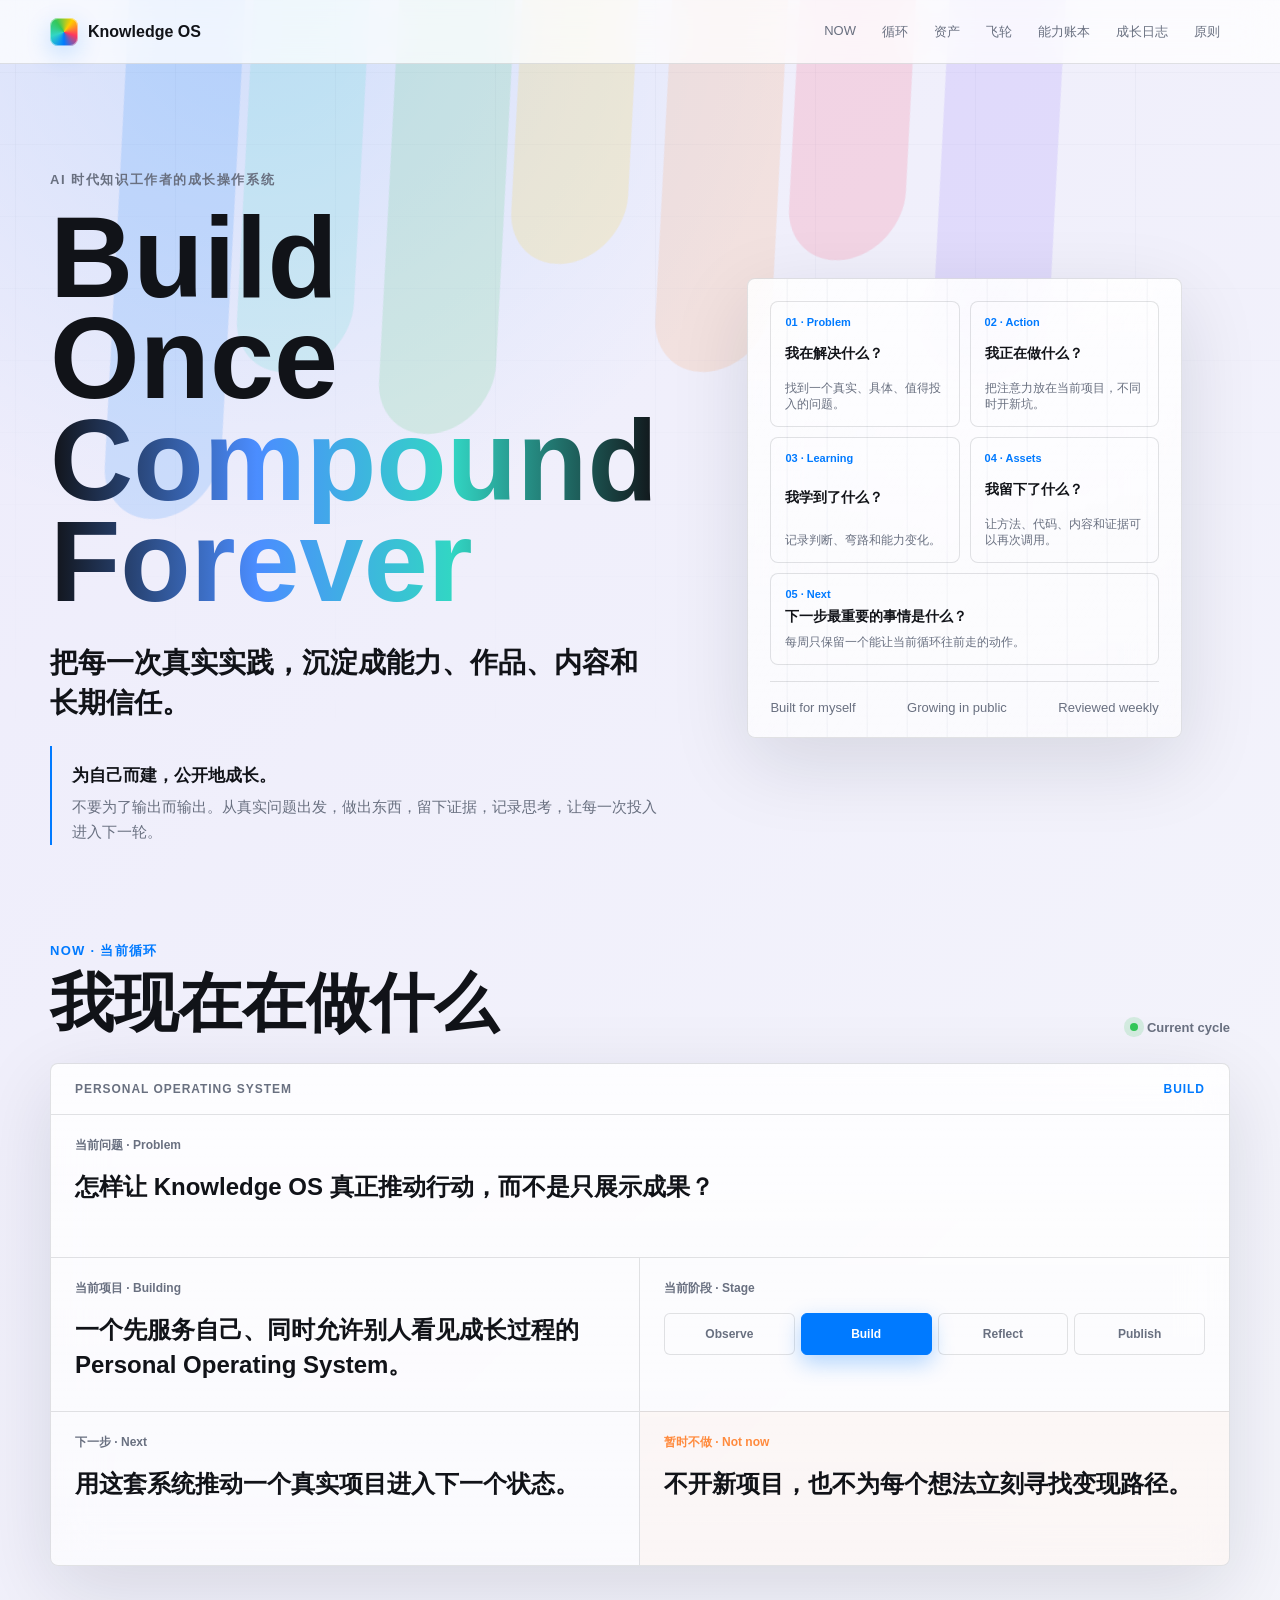
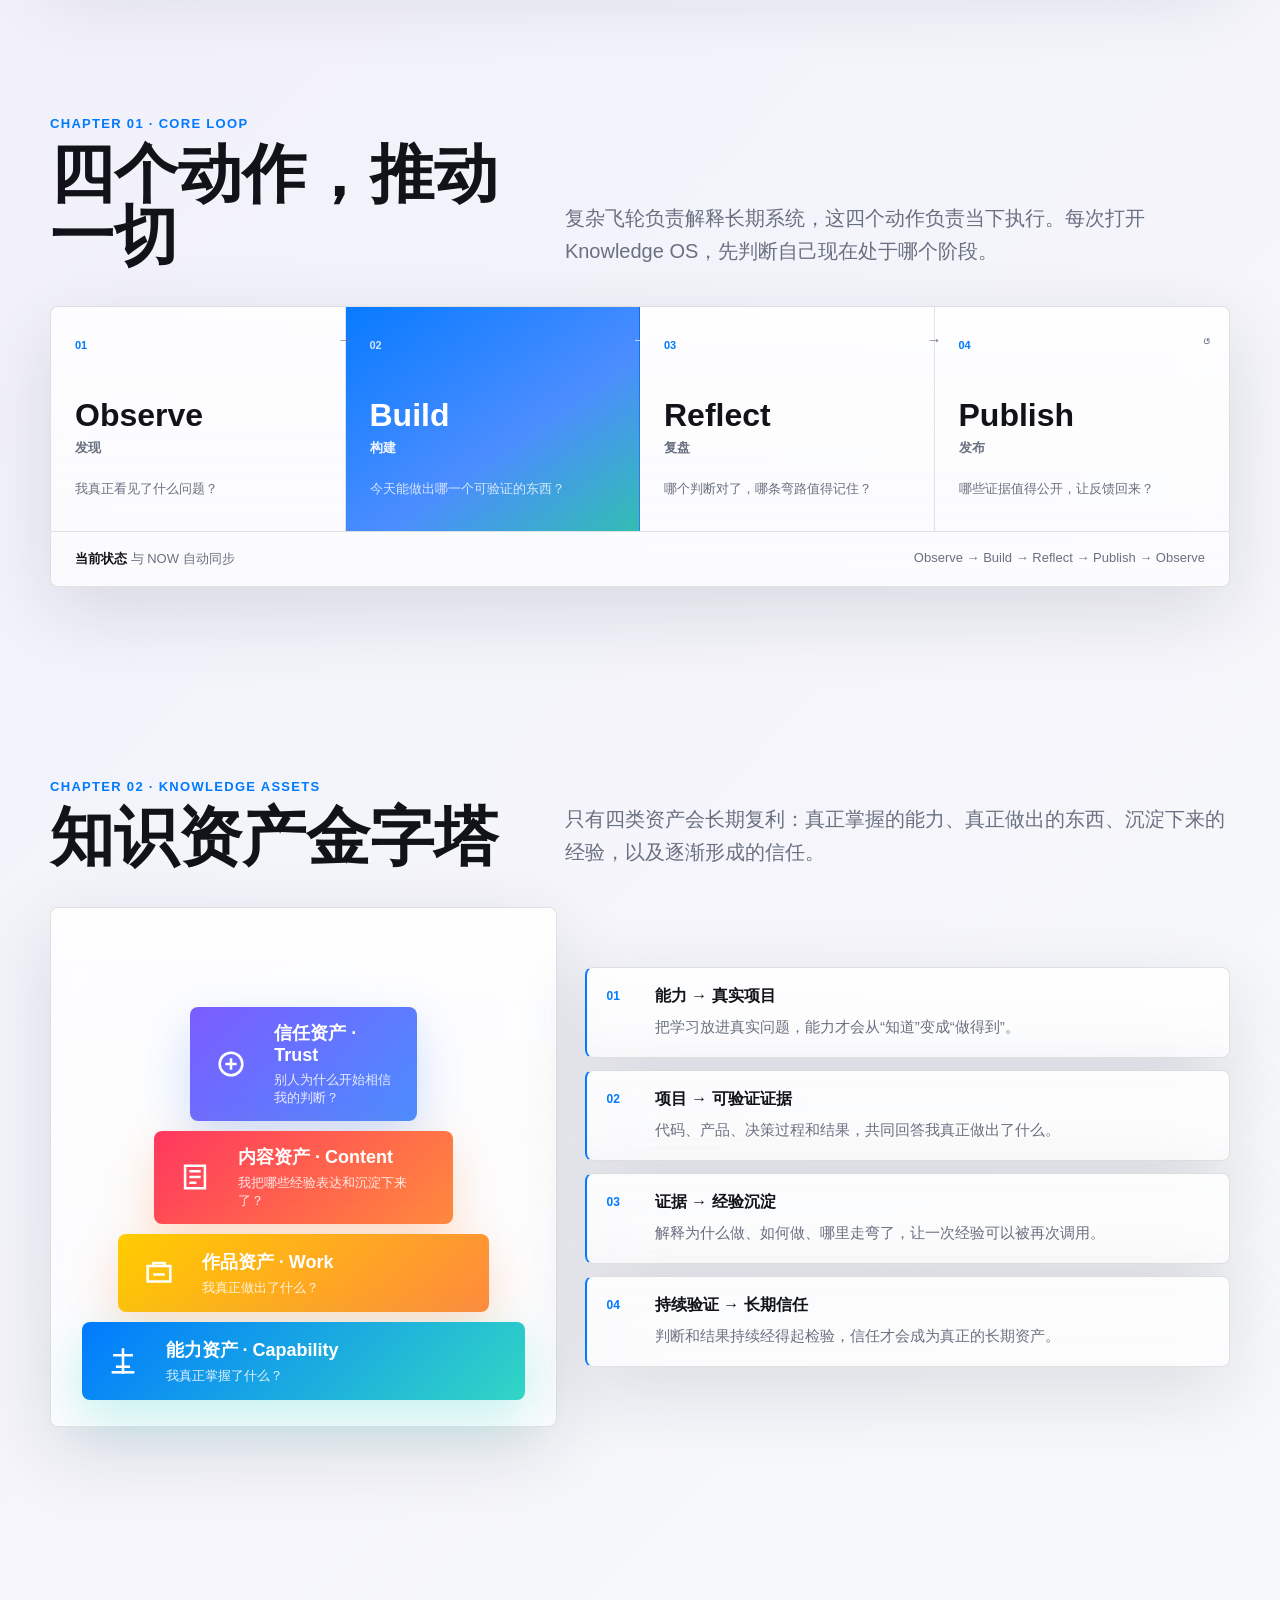
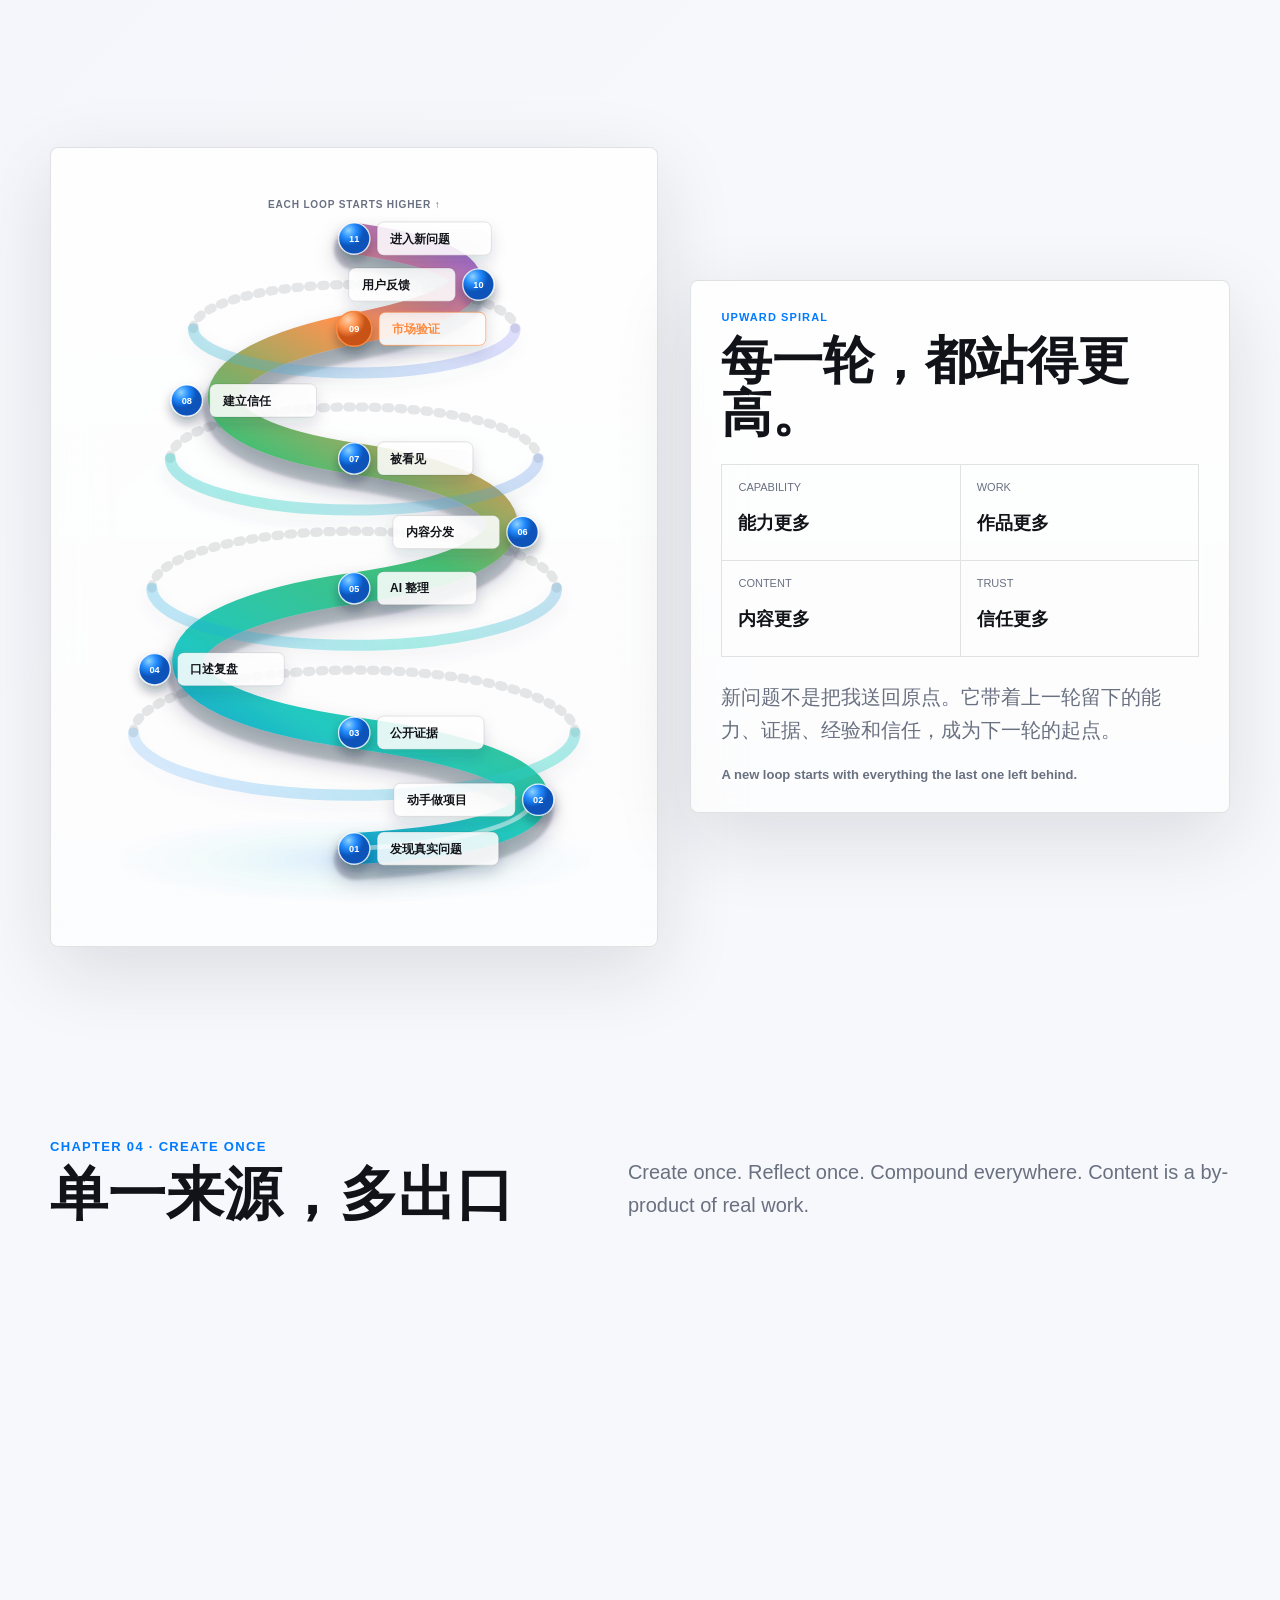
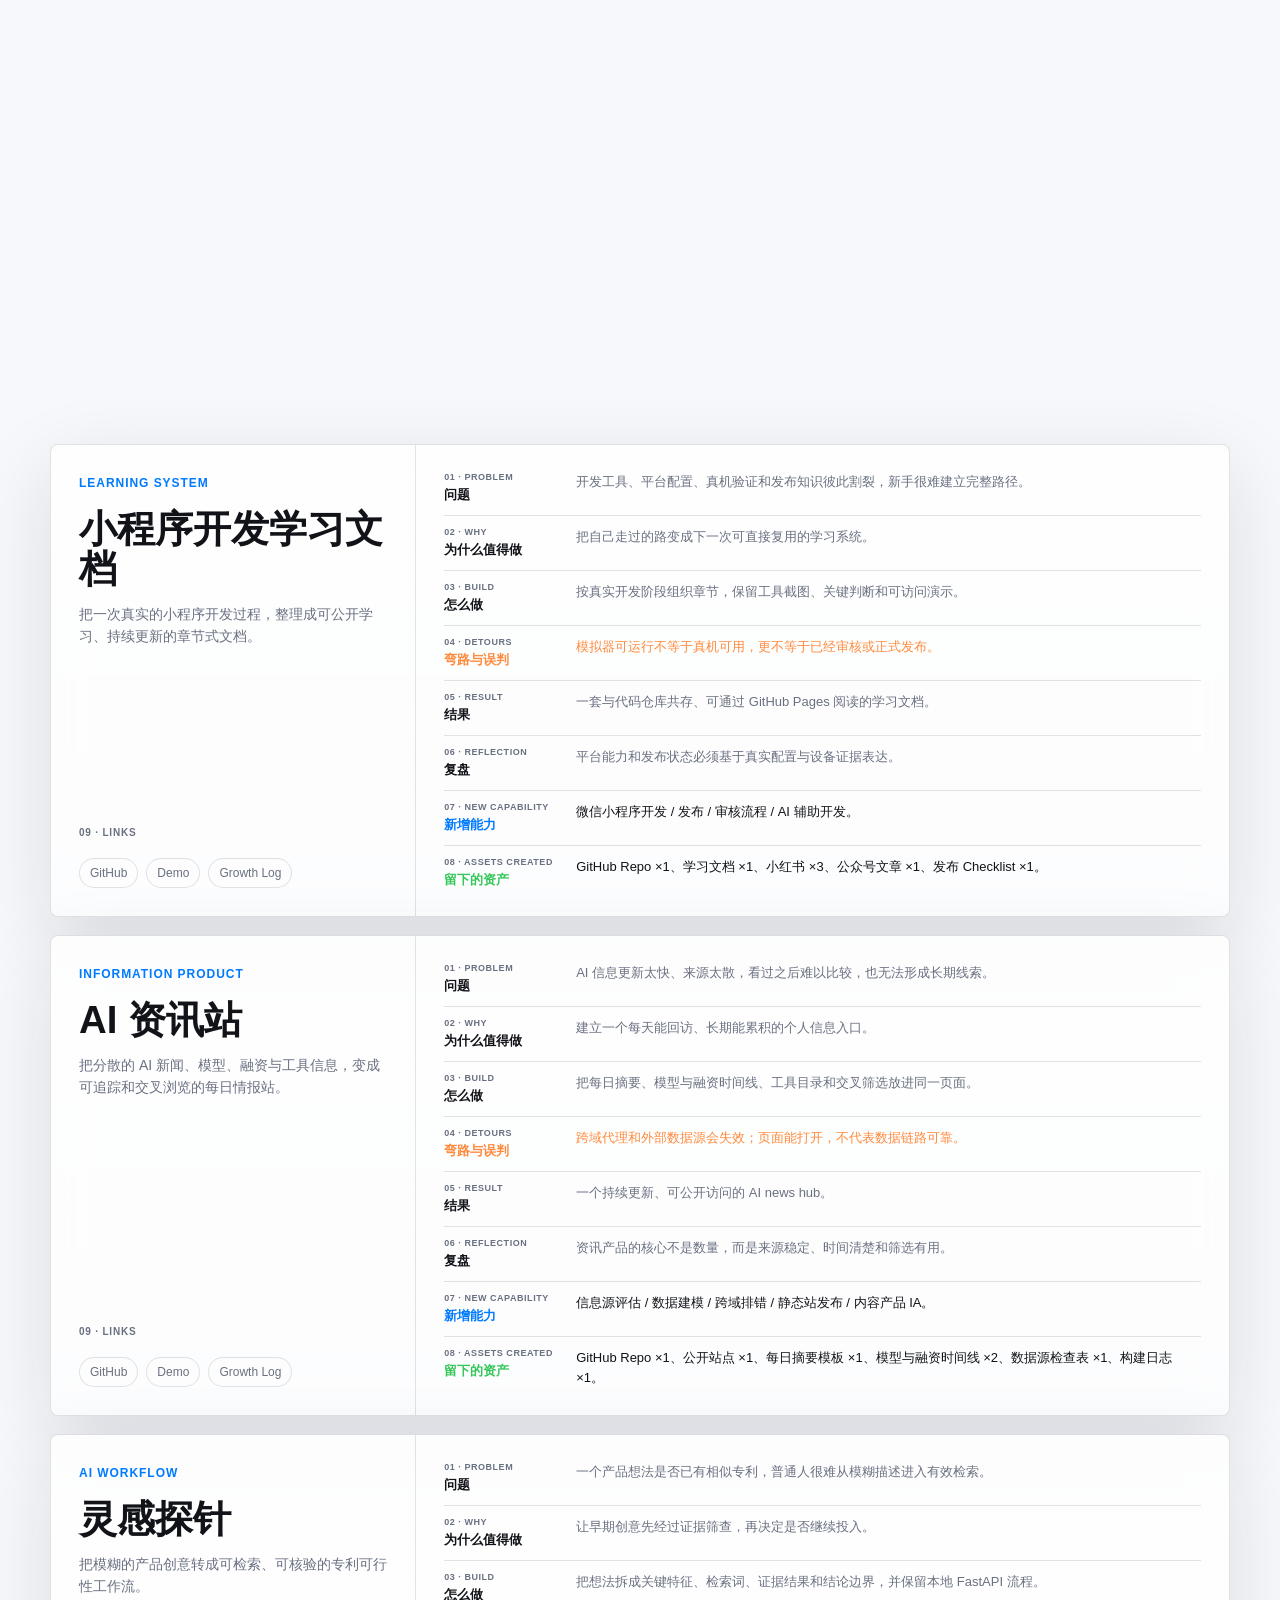
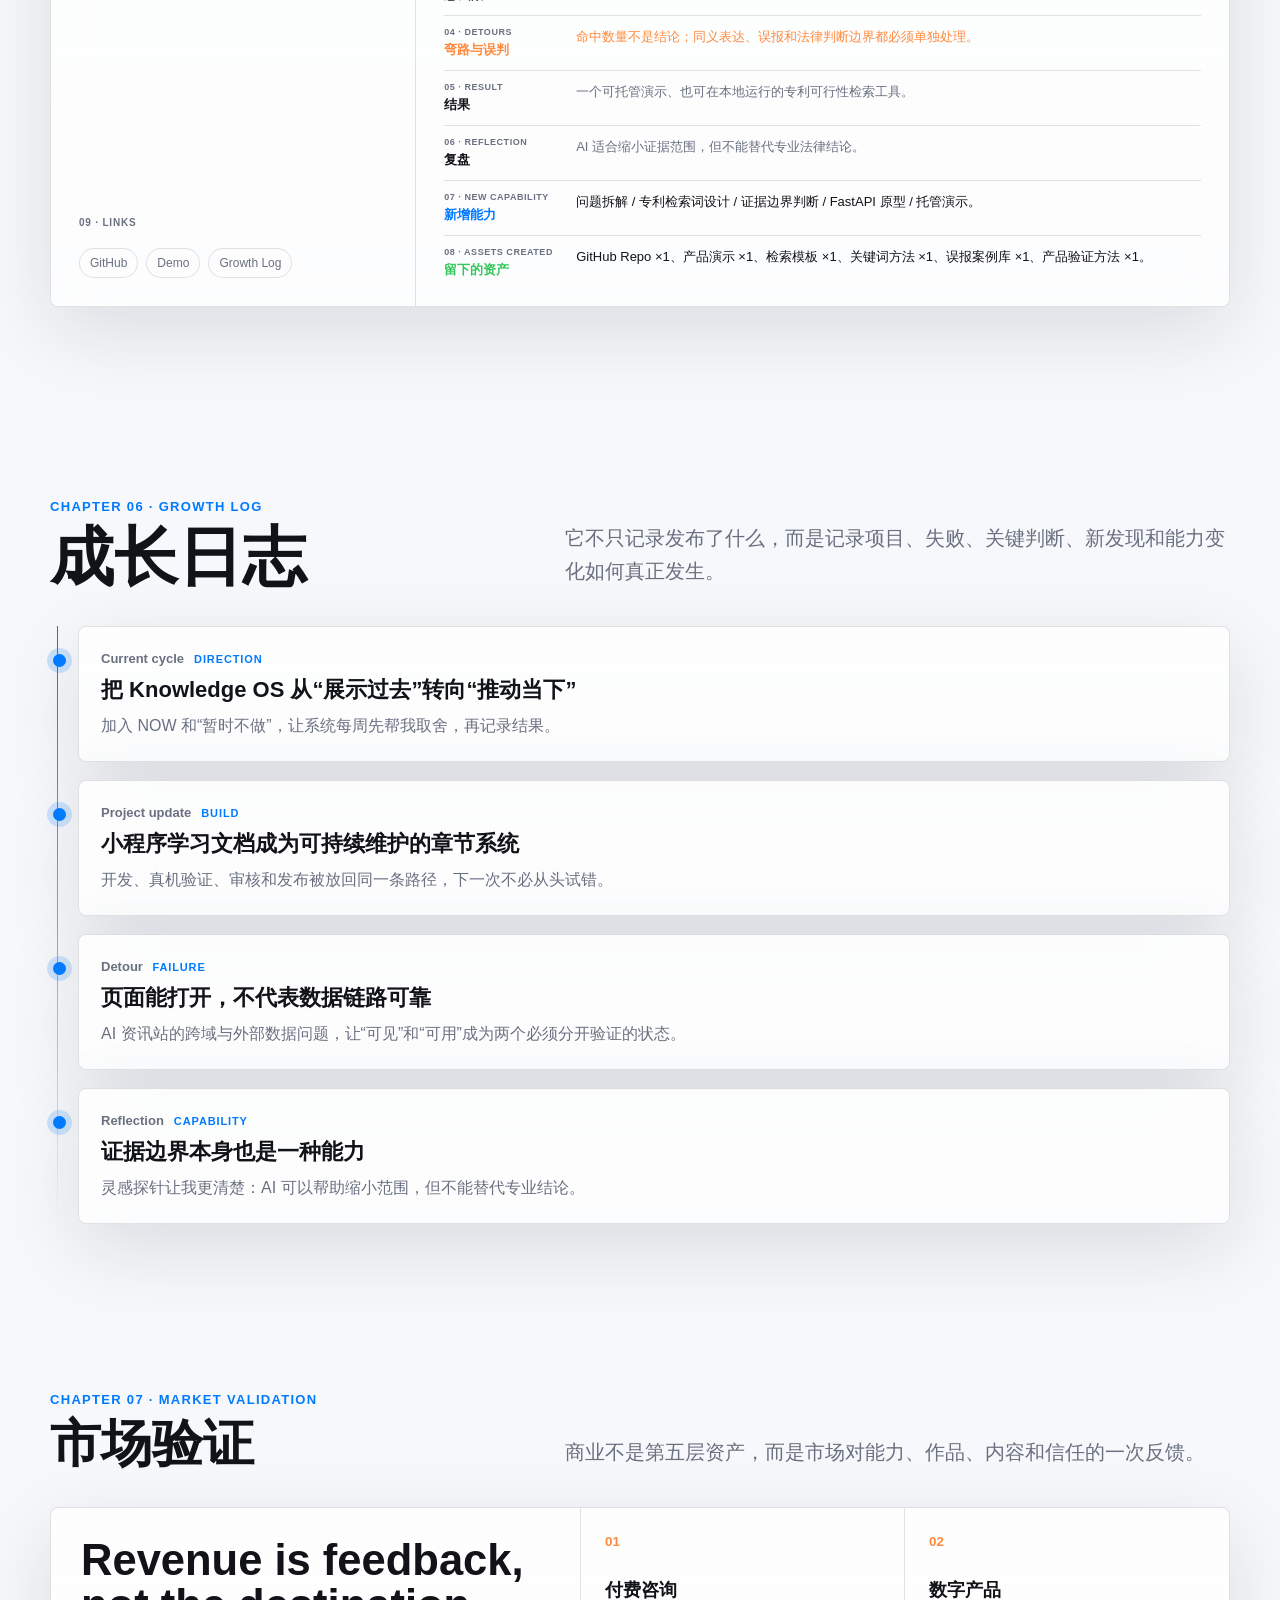
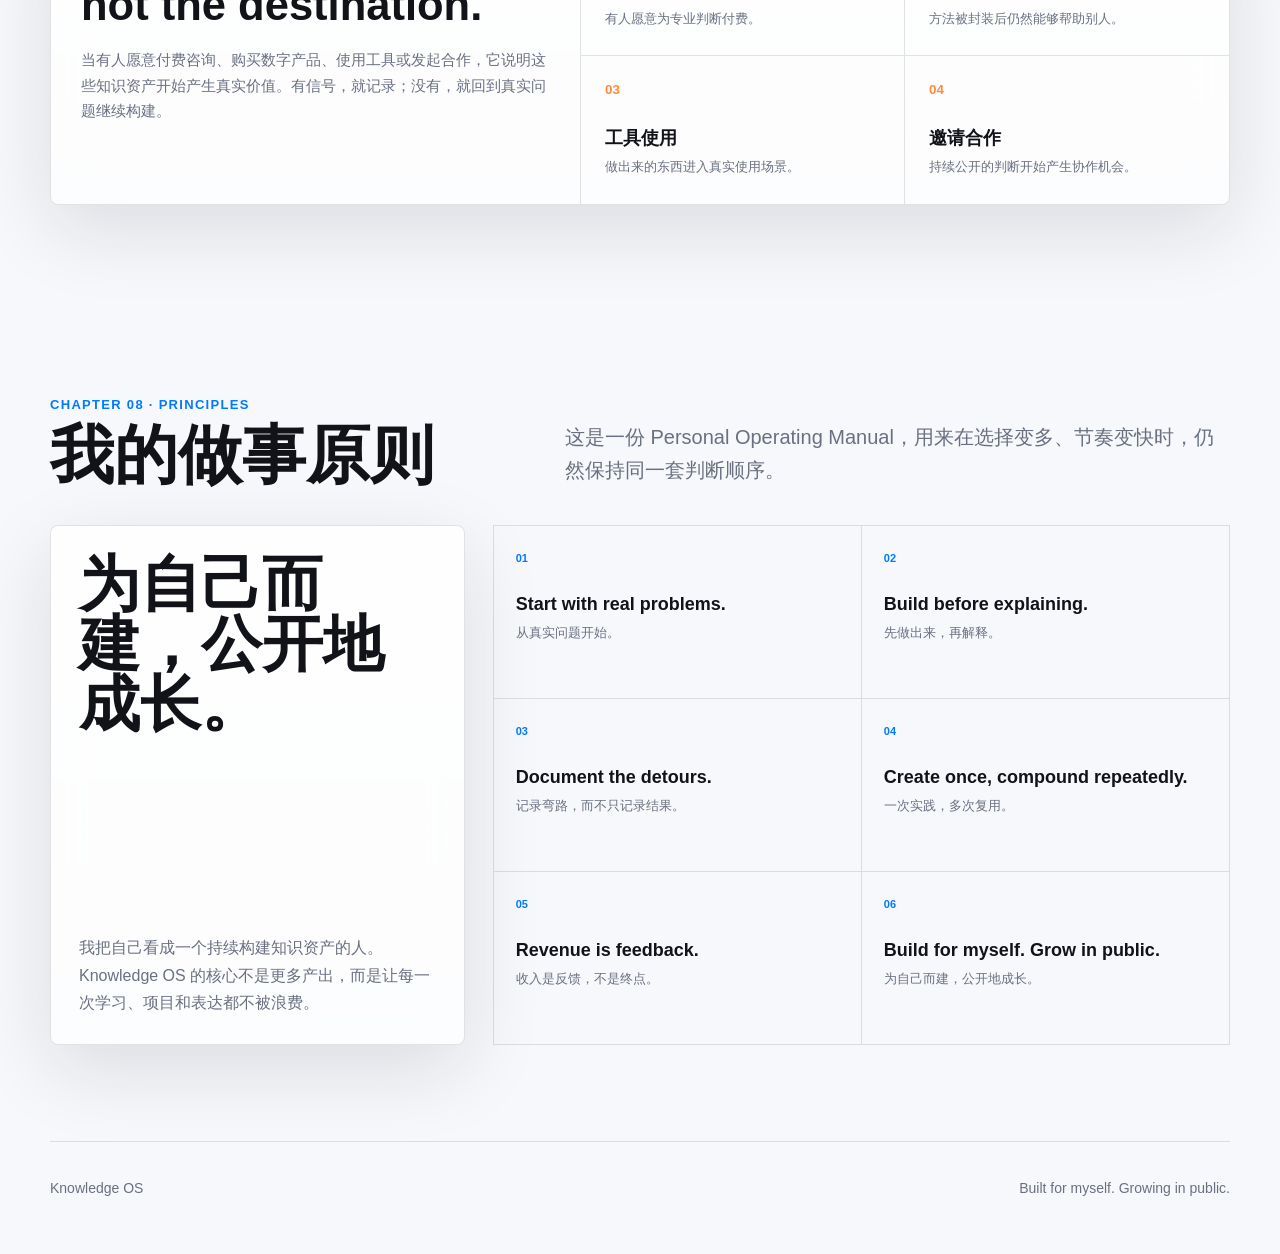
==== commit 036fa26b: "feat: evolve Knowledge OS into personal operating system" ====
--- a/knowledge-os/index.html
+++ b/knowledge-os/index.html
@@ -291,6 +291,7 @@
     .map-cell small { color: var(--blue); font-size: 11px; font-weight: 760; }
     .map-cell strong { font-size: 14px; }
     .map-cell span { color: var(--muted); font-size: 12px; line-height: 1.35; }
+    .map-cell.wide { grid-column: 1 / -1; min-height: 92px; }
 
     .panel-foot {
       display: flex;
@@ -467,6 +468,107 @@
       border-color: var(--blue);
       box-shadow: 0 8px 22px color-mix(in srgb, var(--blue), transparent 70%);
     }
+
+    .core-loop-section { padding-top: 54px; }
+
+    .core-loop-board {
+      padding: 0;
+      overflow: hidden;
+    }
+
+    .core-loop-track {
+      display: grid;
+      grid-template-columns: repeat(4, minmax(0, 1fr));
+    }
+
+    .loop-state {
+      min-height: 224px;
+      padding: 24px;
+      border: 0;
+      border-right: 1px solid var(--line);
+      color: var(--ink);
+      background: transparent;
+      text-align: left;
+      font: inherit;
+      cursor: pointer;
+      position: relative;
+      transition: background .25s ease, color .25s ease;
+    }
+
+    .loop-state:last-child { border-right: 0; }
+
+    .loop-state::after {
+      content: "→";
+      position: absolute;
+      top: 25px;
+      right: -8px;
+      z-index: 2;
+      color: var(--muted);
+      font-size: 15px;
+      line-height: 1;
+    }
+
+    .loop-state:last-child::after { content: "↺"; right: 18px; }
+
+    .loop-state:hover,
+    .loop-state:focus-visible {
+      background: color-mix(in srgb, var(--blue), transparent 96%);
+      outline: none;
+    }
+
+    .loop-state.is-active {
+      color: #fff;
+      background: linear-gradient(145deg, #087bff, #4b8dff 58%, #32bdb3);
+    }
+
+    .loop-state.is-active::after { color: #fff; }
+
+    .loop-index {
+      display: block;
+      color: var(--blue);
+      font-size: 11px;
+      font-weight: 800;
+      margin-bottom: 48px;
+    }
+
+    .loop-state.is-active .loop-index,
+    .loop-state.is-active .loop-question { color: rgba(255, 255, 255, .78); }
+
+    .loop-state strong {
+      display: block;
+      margin-bottom: 8px;
+      font-size: clamp(23px, 2.5vw, 34px);
+      line-height: 1;
+    }
+
+    .loop-state em {
+      display: block;
+      margin-bottom: 22px;
+      color: var(--muted);
+      font-size: 13px;
+      font-style: normal;
+      font-weight: 700;
+    }
+
+    .loop-state.is-active em { color: rgba(255, 255, 255, .92); }
+
+    .loop-question {
+      color: var(--muted);
+      font-size: 13px;
+      line-height: 1.5;
+    }
+
+    .core-loop-foot {
+      display: flex;
+      justify-content: space-between;
+      gap: 24px;
+      padding: 18px 24px;
+      border-top: 1px solid var(--line);
+      color: var(--muted);
+      font-size: 13px;
+    }
+
+    .core-loop-foot strong { color: var(--ink); }
 
     .pyramid-wrap {
       display: grid;
@@ -583,25 +685,6 @@
     .principle strong { display: block; margin-bottom: 8px; }
     .principle p { color: var(--muted); line-height: 1.6; font-size: 15px; }
 
-    .validation-bridge {
-      padding: 18px 20px;
-      border: 1px dashed color-mix(in srgb, var(--orange), var(--line) 28%);
-      border-radius: var(--radius);
-      background: color-mix(in srgb, var(--orange), transparent 94%);
-    }
-
-    .validation-bridge strong {
-      display: block;
-      color: var(--orange);
-      margin-bottom: 7px;
-    }
-
-    .validation-bridge p {
-      color: var(--muted);
-      font-size: 14px;
-      line-height: 1.58;
-    }
-
     .flywheel-grid {
       display: grid;
       grid-template-columns: 1.06fr .94fr;
@@ -762,33 +845,36 @@
       text-transform: uppercase;
     }
 
-    .state-machine {
-      display: grid;
-      grid-template-columns: repeat(4, minmax(0, 1fr));
-      gap: 6px;
-      margin: 22px 0;
-    }
-
-    .machine-state {
-      min-height: 74px;
-      padding: 12px 9px;
-      display: flex;
-      flex-direction: column;
-      justify-content: space-between;
-      border: 1px solid var(--line);
-      border-radius: 6px;
-      background: rgba(255,255,255,.06);
-    }
-
-    .machine-state small { color: var(--blue); font-size: 10px; font-weight: 760; }
-    .machine-state strong { font-size: 13px; }
-
     .wheel-mantra {
       margin-top: 20px;
       color: var(--muted);
       font-size: 13px;
       font-weight: 680;
     }
+
+    .compound-gains {
+      display: grid;
+      grid-template-columns: repeat(2, minmax(0, 1fr));
+      margin: 24px 0;
+      border-top: 1px solid var(--line);
+      border-left: 1px solid var(--line);
+    }
+
+    .compound-gain {
+      min-height: 96px;
+      padding: 16px;
+      border-right: 1px solid var(--line);
+      border-bottom: 1px solid var(--line);
+    }
+
+    .compound-gain small {
+      display: block;
+      color: var(--muted);
+      font-size: 11px;
+      margin-bottom: 18px;
+    }
+
+    .compound-gain strong { font-size: 18px; }
 
     .signal-note {
       margin-top: 20px;
@@ -943,6 +1029,16 @@
       font-weight: 720;
     }
 
+    .case-label small {
+      display: block;
+      margin-bottom: 4px;
+      color: var(--muted);
+      font-size: 9px;
+      font-weight: 780;
+      letter-spacing: .06em;
+      text-transform: uppercase;
+    }
+
     .case-text {
       color: var(--muted);
       font-size: 13px;
@@ -962,6 +1058,14 @@
       flex-wrap: wrap;
       gap: 8px;
       margin-top: 18px;
+    }
+
+    .project-links-label {
+      color: var(--muted);
+      font-size: 10px;
+      font-weight: 780;
+      letter-spacing: .08em;
+      text-transform: uppercase;
     }
 
     .links a {
@@ -1018,6 +1122,16 @@
       font-weight: 650;
     }
 
+    .entry-meta {
+      display: inline-block;
+      margin-left: 10px;
+      color: var(--blue);
+      font-size: 11px;
+      font-weight: 760;
+      letter-spacing: .08em;
+      text-transform: uppercase;
+    }
+
     .entry h3 {
       font-size: 22px;
       margin: 8px 0;
@@ -1028,91 +1142,95 @@
       line-height: 1.62;
     }
 
-    .about-grid {
+    .market-section { padding-top: 72px; }
+    .market-section h2 { font-size: clamp(30px, 4vw, 52px); }
+
+    .market-panel {
       display: grid;
       grid-template-columns: .9fr 1.1fr;
+      padding: 0;
+      overflow: hidden;
+    }
+
+    .market-copy {
+      padding: 30px;
+      border-right: 1px solid var(--line);
+    }
+
+    .market-copy h3 {
+      max-width: 460px;
+      margin-bottom: 20px;
+      font-size: clamp(28px, 3.4vw, 44px);
+      line-height: 1.02;
+    }
+
+    .market-copy p {
+      color: var(--muted);
+      font-size: 15px;
+      line-height: 1.7;
+    }
+
+    .market-signals {
+      display: grid;
+      grid-template-columns: repeat(2, minmax(0, 1fr));
+    }
+
+    .market-signal {
+      min-height: 148px;
+      padding: 24px;
+      border-right: 1px solid var(--line);
+      border-bottom: 1px solid var(--line);
+    }
+
+    .market-signal:nth-child(2n) { border-right: 0; }
+    .market-signal:nth-last-child(-n + 2) { border-bottom: 0; }
+    .market-signal small { color: var(--orange); font-weight: 780; }
+    .market-signal strong { display: block; margin: 28px 0 7px; font-size: 18px; }
+    .market-signal span { color: var(--muted); font-size: 13px; line-height: 1.45; }
+
+    .principles-grid {
+      display: grid;
+      grid-template-columns: .72fr 1.28fr;
       gap: 28px;
       align-items: stretch;
     }
 
-    .portrait {
-      padding: 24px;
+    .principles-intro {
       min-height: 520px;
-      display: grid;
-      align-content: space-between;
-      overflow: hidden;
-      position: relative;
-    }
-
-    .portrait::after {
-      content: "";
-      position: absolute;
-      inset: auto -20% -28% 18%;
-      height: 72%;
-      background: conic-gradient(from 120deg, var(--blue), var(--cyan), var(--green), var(--yellow), var(--pink), var(--blue));
-      filter: blur(38px);
-      opacity: .34;
-      border-radius: 50%;
-    }
-
-    .portrait h3 {
-      position: relative;
-      z-index: 1;
-      font-size: clamp(34px, 4vw, 58px);
-      line-height: 1;
-      letter-spacing: 0;
-    }
-
-    .values {
-      position: relative;
-      z-index: 1;
-      display: grid;
-      gap: 10px;
-    }
-
-    .value {
+      padding: 28px;
       display: flex;
+      flex-direction: column;
       justify-content: space-between;
-      gap: 18px;
-      padding: 14px 0;
+    }
+
+    .principles-intro h3 {
+      font-size: clamp(35px, 4.8vw, 64px);
+      line-height: .98;
+    }
+
+    .principles-intro p {
+      color: var(--muted);
+      font-size: 16px;
+      line-height: 1.7;
+    }
+
+    .manual-grid {
+      display: grid;
+      grid-template-columns: repeat(2, minmax(0, 1fr));
       border-top: 1px solid var(--line);
-      color: var(--muted);
-    }
-
-    .value strong { color: var(--ink); }
-
-    .story {
-      padding: 30px;
-    }
-
-    .story p {
-      color: var(--muted);
-      font-size: 17px;
-      line-height: 1.8;
-      margin-bottom: 18px;
-    }
-
-    .mini-timeline {
-      display: grid;
-      grid-template-columns: repeat(4, 1fr);
-      gap: 10px;
-      margin-top: 30px;
-    }
-
-    .mini-timeline div {
-      border-top: 1px solid var(--line);
-      padding-top: 12px;
-      color: var(--muted);
-      font-size: 13px;
-      line-height: 1.45;
-    }
-
-    .mini-timeline strong {
-      color: var(--ink);
-      display: block;
-      margin-bottom: 6px;
-      font-size: 15px;
-    }
+      border-left: 1px solid var(--line);
+    }
+
+    .manual-rule {
+      min-height: 168px;
+      padding: 22px;
+      border-right: 1px solid var(--line);
+      border-bottom: 1px solid var(--line);
+    }
+
+    .manual-rule small { color: var(--blue); font-size: 11px; font-weight: 780; }
+    .manual-rule strong { display: block; margin: 28px 0 8px; font-size: 18px; }
+    .manual-rule span { color: var(--muted); font-size: 13px; line-height: 1.5; }
 
     footer {
       width: min(var(--max), calc(100% - 32px));
@@ -1152,7 +1270,8 @@
       .section-head,
       .pyramid-wrap,
       .flywheel-grid,
-      .about-grid {
+      .market-panel,
+      .principles-grid {
         grid-template-columns: 1fr;
       }
       #flow .section-head { grid-template-columns: 1fr; }
@@ -1160,6 +1279,10 @@
       .reuse-pipeline { grid-template-columns: 1fr; }
       .pipeline-arrow { transform: rotate(90deg); }
       .project-card { grid-template-columns: 1fr; }
+      .market-copy {
+        border-right: 0;
+        border-bottom: 1px solid var(--line);
+      }
       .project-overview {
         min-height: 280px;
         border-right: 0;
@@ -1186,8 +1309,13 @@
       .now-grid { grid-template-columns: 1fr; }
       .now-field.wide { grid-column: auto; }
       .now-field.left { border-right: 0; }
-      .stage-switch,
-      .state-machine { grid-template-columns: repeat(2, minmax(0, 1fr)); }
+      .stage-switch { grid-template-columns: repeat(2, minmax(0, 1fr)); }
+      .core-loop-track { grid-template-columns: repeat(2, minmax(0, 1fr)); }
+      .loop-state { min-height: 188px; }
+      .loop-state:nth-child(2) { border-right: 0; }
+      .loop-state:nth-child(-n + 2) { border-bottom: 1px solid var(--line); }
+      .loop-state:nth-child(2)::after { content: "↓"; right: 18px; }
+      .core-loop-foot { flex-direction: column; gap: 6px; }
       .pyramid { min-height: 520px; padding: 16px; }
       .pyramid-layer {
         width: 100%;
@@ -1205,7 +1333,13 @@
         border-bottom: 1px solid var(--line);
       }
       .reuse-step:last-child { border-bottom: 0; }
-      .outlet-grid, .mini-timeline { grid-template-columns: 1fr; }
+      .outlet-grid { grid-template-columns: 1fr; }
+      .market-signals, .manual-grid { grid-template-columns: 1fr; }
+      .principles-intro { min-height: 340px; }
+      .market-signal,
+      .market-signal:nth-child(2n),
+      .market-signal:nth-last-child(-n + 2) { border-right: 0; border-bottom: 1px solid var(--line); }
+      .market-signal:last-child { border-bottom: 0; }
       .project-overview, .case-story { padding: 22px; }
       .case-row { grid-template-columns: 1fr; gap: 5px; }
       footer { flex-direction: column; }
@@ -1225,12 +1359,12 @@
       </a>
       <div class="nav-links" aria-label="Page navigation">
         <a href="#now">NOW</a>
+        <a href="#core-loop">循环</a>
         <a href="#pyramid">资产</a>
         <a href="#flywheel">飞轮</a>
-        <a href="#flow">流程</a>
         <a href="#projects">能力账本</a>
-        <a href="#thinking">思考</a>
-        <a href="#about">关于我</a>
+        <a href="#growth-log">成长日志</a>
+        <a href="#principles">原则</a>
       </div>
     </div>
   </nav>
@@ -1241,23 +1375,24 @@
         <div class="reveal">
           <p class="eyebrow">AI 时代知识工作者的成长操作系统</p>
           <h1>Build Once <span class="gradient-text">Compound Forever</span></h1>
-          <p class="hero-definition">把每一次 AI 实践，沉淀成作品、内容、信任和长期职业资产。</p>
+          <p class="hero-definition">把每一次真实实践，沉淀成能力、作品、内容和长期信任。</p>
           <div class="hero-principle">
-            <strong>不要为了输出而输出。</strong>
-            <p>从真实问题出发，做出东西，留下证据，记录思考，让每一次投入进入下一轮。</p>
+            <strong>为自己而建，公开地成长。</strong>
+            <p>不要为了输出而输出。从真实问题出发，做出东西，留下证据，记录思考，让每一次投入进入下一轮。</p>
           </div>
         </div>
-        <aside class="hero-panel reveal" aria-label="Knowledge OS system map">
+        <aside class="hero-panel reveal" aria-label="Knowledge OS weekly questions">
           <div class="system-map">
-            <div class="map-cell"><small>01</small><strong>Observe</strong><span>发现值得解决的真实问题</span></div>
-            <div class="map-cell"><small>02</small><strong>Build</strong><span>做出一个可运行的东西</span></div>
-            <div class="map-cell"><small>03</small><strong>Reflect</strong><span>说清选择、卡点和结果</span></div>
-            <div class="map-cell"><small>04</small><strong>Publish</strong><span>公开证据，让反馈回来</span></div>
+            <div class="map-cell"><small>01 · Problem</small><strong>我在解决什么？</strong><span>找到一个真实、具体、值得投入的问题。</span></div>
+            <div class="map-cell"><small>02 · Action</small><strong>我正在做什么？</strong><span>把注意力放在当前项目，不同时开新坑。</span></div>
+            <div class="map-cell"><small>03 · Learning</small><strong>我学到了什么？</strong><span>记录判断、弯路和能力变化。</span></div>
+            <div class="map-cell"><small>04 · Assets</small><strong>我留下了什么？</strong><span>让方法、代码、内容和证据可以再次调用。</span></div>
+            <div class="map-cell wide"><small>05 · Next</small><strong>下一步最重要的事情是什么？</strong><span>每周只保留一个能让当前循环往前走的动作。</span></div>
           </div>
           <div class="panel-foot">
-            <span>Personal OS</span>
-            <span>Public by Default</span>
-            <span>Long-term Loop</span>
+            <span>Built for myself</span>
+            <span>Growing in public</span>
+            <span>Reviewed weekly</span>
           </div>
         </aside>
       </div>
@@ -1278,15 +1413,15 @@
         </div>
         <div class="now-grid">
           <div class="now-field wide">
-            <span class="now-label">当前问题</span>
+            <span class="now-label">当前问题 · Problem</span>
             <p class="now-value" contenteditable="true" role="textbox" aria-label="当前问题" data-now-key="problem">怎样让 Knowledge OS 真正推动行动，而不是只展示成果？</p>
           </div>
           <div class="now-field left">
-            <span class="now-label">正在构建</span>
+            <span class="now-label">当前项目 · Building</span>
             <p class="now-value" contenteditable="true" role="textbox" aria-label="正在构建" data-now-key="building">一个先服务自己、同时允许别人看见成长过程的 Personal Operating System。</p>
           </div>
           <div class="now-field">
-            <span class="now-label">当前阶段</span>
+            <span class="now-label">当前阶段 · Stage</span>
             <div class="stage-switch" aria-label="当前阶段">
               <button class="stage-button" type="button" data-stage="Observe" aria-pressed="false">Observe</button>
               <button class="stage-button is-active" type="button" data-stage="Build" aria-pressed="true">Build</button>
@@ -1295,13 +1430,43 @@
             </div>
           </div>
           <div class="now-field left">
-            <span class="now-label">本周下一步</span>
+            <span class="now-label">下一步 · Next</span>
             <p class="now-value" contenteditable="true" role="textbox" aria-label="本周下一步" data-now-key="next">用这套系统推动一个真实项目进入下一个状态。</p>
           </div>
           <div class="now-field pause">
-            <span class="now-label">暂时不做</span>
+            <span class="now-label">暂时不做 · Not now</span>
             <p class="now-value" contenteditable="true" role="textbox" aria-label="暂时不做" data-now-key="not-doing">不开新项目，也不为每个想法立刻寻找变现路径。</p>
           </div>
+        </div>
+      </div>
+    </section>
+
+    <section class="section core-loop-section" id="core-loop">
+      <div class="section-head reveal">
+        <div>
+          <p class="kicker">Chapter 01 · Core Loop</p>
+          <h2>四个动作，推动一切</h2>
+        </div>
+        <p class="lead">复杂飞轮负责解释长期系统，这四个动作负责当下执行。每次打开 Knowledge OS，先判断自己现在处于哪个阶段。</p>
+      </div>
+      <div class="core-loop-board glass-panel reveal">
+        <div class="core-loop-track" aria-label="Observe Build Reflect Publish core loop">
+          <button class="loop-state" type="button" data-stage="Observe" aria-pressed="false">
+            <span class="loop-index">01</span><strong>Observe</strong><em>发现</em><span class="loop-question">我真正看见了什么问题？</span>
+          </button>
+          <button class="loop-state is-active" type="button" data-stage="Build" aria-pressed="true">
+            <span class="loop-index">02</span><strong>Build</strong><em>构建</em><span class="loop-question">今天能做出哪一个可验证的东西？</span>
+          </button>
+          <button class="loop-state" type="button" data-stage="Reflect" aria-pressed="false">
+            <span class="loop-index">03</span><strong>Reflect</strong><em>复盘</em><span class="loop-question">哪个判断对了，哪条弯路值得记住？</span>
+          </button>
+          <button class="loop-state" type="button" data-stage="Publish" aria-pressed="false">
+            <span class="loop-index">04</span><strong>Publish</strong><em>发布</em><span class="loop-question">哪些证据值得公开，让反馈回来？</span>
+          </button>
+        </div>
+        <div class="core-loop-foot">
+          <span><strong>当前状态</strong> 与 NOW 自动同步</span>
+          <span>Observe → Build → Reflect → Publish → Observe</span>
         </div>
       </div>
     </section>
@@ -1309,42 +1474,41 @@
     <section class="section" id="pyramid">
       <div class="section-head reveal">
         <div>
-          <p class="kicker">Chapter 01</p>
+          <p class="kicker">Chapter 02 · Knowledge Assets</p>
           <h2>知识资产金字塔</h2>
         </div>
-        <p class="lead">四类资产层层产生：能力做出项目，项目留下证据，内容让证据被看见，持续输出最终形成信任。</p>
+        <p class="lead">只有四类资产会长期复利：真正掌握的能力、真正做出的东西、沉淀下来的经验，以及逐渐形成的信任。</p>
       </div>
 
       <div class="pyramid-wrap">
         <div class="pyramid glass-panel reveal" aria-label="Knowledge asset pyramid">
           <div class="pyramid-layer" tabindex="0">
             <svg viewBox="0 0 24 24" aria-hidden="true"><path d="M4 12a8 8 0 1 1 16 0 8 8 0 0 1-16 0z"/><path d="M8 12h8M12 8v8"/></svg>
-            <div><strong>信任资产</strong><span>持续输出被反复验证，形成可依赖的专业判断。</span></div>
+            <div><strong>信任资产 · Trust</strong><span>别人为什么开始相信我的判断？</span></div>
             <div class="tooltip">内容持续出现，判断经得起检验，别人才能从“看过你”走向“愿意相信你”。</div>
           </div>
           <div class="pyramid-layer" tabindex="0">
             <svg viewBox="0 0 24 24" aria-hidden="true"><path d="M5 4h14v16H5z"/><path d="M8 8h8M8 12h8M8 16h5"/></svg>
-            <div><strong>内容资产</strong><span>作品被解释和拆分，开始被更多人看见。</span></div>
+            <div><strong>内容资产 · Content</strong><span>我把哪些经验表达和沉淀下来了？</span></div>
             <div class="tooltip">内容不是额外选题，而是把项目里的取舍、失败、结果和方法讲清楚。</div>
           </div>
           <div class="pyramid-layer" tabindex="0">
             <svg viewBox="0 0 24 24" aria-hidden="true"><path d="M4 7h16v11H4z"/><path d="M8 7V5h8v2M8 13h8"/></svg>
-            <div><strong>作品资产</strong><span>真实项目成为可展示、可调用的能力证据。</span></div>
+            <div><strong>作品资产 · Work</strong><span>我真正做出了什么？</span></div>
             <div class="tooltip">能力只有进入真实项目，才会留下 GitHub、产品、过程记录和结果证据。</div>
           </div>
           <div class="pyramid-layer" tabindex="0">
             <svg viewBox="0 0 24 24" aria-hidden="true"><path d="M12 3v18M5 8h14M7 16h10"/><path d="M4 20h16"/></svg>
-            <div><strong>能力资产</strong><span>问题定义、设计、工程、表达和判断力持续积累。</span></div>
+            <div><strong>能力资产 · Capability</strong><span>我真正掌握了什么？</span></div>
             <div class="tooltip">底层能力不靠课程数量证明，而靠能否把模糊问题变成一个可运行的项目。</div>
           </div>
         </div>
 
         <div class="principles reveal">
-          <div class="principle glass-panel"><b>01</b><div><strong>能力 → 真实项目</strong><p>把每次学习落到一个真实问题上，能力才会从“知道”变成“做得到”。</p></div></div>
-          <div class="principle glass-panel"><b>02</b><div><strong>项目 → 可展示证据</strong><p>代码、产品、决策过程和最终结果，共同证明你解决过什么。</p></div></div>
-          <div class="principle glass-panel"><b>03</b><div><strong>作品 → 内容素材</strong><p>解释为什么做、如何做、踩过什么坑，一个项目自然长出多种内容。</p></div></div>
-          <div class="principle glass-panel"><b>04</b><div><strong>持续输出 → 信任</strong><p>当判断和结果被稳定看见，关注才会逐渐变成可信度。</p></div></div>
-          <div class="validation-bridge"><strong>商业不是第五层资产。</strong><p>它是前四层资产接受市场检验后的结果。偶尔问市场一句：“有人愿意为这个付钱吗？”有，就是信号；没有，就回来继续做。</p></div>
+          <div class="principle glass-panel"><b>01</b><div><strong>能力 → 真实项目</strong><p>把学习放进真实问题，能力才会从“知道”变成“做得到”。</p></div></div>
+          <div class="principle glass-panel"><b>02</b><div><strong>项目 → 可验证证据</strong><p>代码、产品、决策过程和结果，共同回答我真正做出了什么。</p></div></div>
+          <div class="principle glass-panel"><b>03</b><div><strong>证据 → 经验沉淀</strong><p>解释为什么做、如何做、哪里走弯了，让一次经验可以被再次调用。</p></div></div>
+          <div class="principle glass-panel"><b>04</b><div><strong>持续验证 → 长期信任</strong><p>判断和结果持续经得起检验，信任才会成为真正的长期资产。</p></div></div>
         </div>
       </div>
     </section>
@@ -1352,7 +1516,7 @@
     <section class="section" id="flywheel">
       <div class="section-head reveal">
         <div>
-          <p class="kicker">Chapter 02</p>
+          <p class="kicker">Chapter 03 · Growth Flywheel</p>
           <h2>成长飞轮</h2>
         </div>
         <p class="lead">完整的 11 个节点已融入同一条上升轨道；每天真正执行时，只需要判断自己处在 Observe、Build、Reflect、Publish 哪个状态。</p>
@@ -1463,7 +1627,7 @@
             </g>
             <g class="helix-stage validation" transform="translate(310 153)">
               <circle class="stage-orb" r="19"/><text class="stage-number" y="1">09</text>
-              <g class="stage-chip" transform="translate(27 -18)"><rect width="160" height="36" rx="7"/><text x="14" y="19">需求 / 付费验证</text></g>
+              <g class="stage-chip" transform="translate(27 -18)"><rect width="116" height="36" rx="7"/><text x="14" y="19">市场验证</text></g>
             </g>
             <g class="helix-stage" transform="translate(445 105)">
               <circle class="stage-orb" r="17"/><text class="stage-number" y="1">10</text>
@@ -1476,17 +1640,16 @@
           </svg>
         </div>
         <div class="wheel-copy glass-panel reveal">
-          <p class="execution-label">Daily state machine</p>
-          <p class="statement">只记住四个状态。</p>
-          <div class="state-machine" aria-label="Daily execution states">
-            <div class="machine-state"><small>01</small><strong>Observe</strong></div>
-            <div class="machine-state"><small>02</small><strong>Build</strong></div>
-            <div class="machine-state"><small>03</small><strong>Reflect</strong></div>
-            <div class="machine-state"><small>04</small><strong>Publish</strong></div>
+          <p class="execution-label">Upward spiral</p>
+          <p class="statement">每一轮，都站得更高。</p>
+          <div class="compound-gains" aria-label="Assets accumulated after each loop">
+            <div class="compound-gain"><small>CAPABILITY</small><strong>能力更多</strong></div>
+            <div class="compound-gain"><small>WORK</small><strong>作品更多</strong></div>
+            <div class="compound-gain"><small>CONTENT</small><strong>内容更多</strong></div>
+            <div class="compound-gain"><small>TRUST</small><strong>信任更多</strong></div>
           </div>
-          <p class="lead">以后做任何事情，只问自己：我是在发现问题、动手做、复盘，还是发布？四个状态负责今天，完整飞轮负责长期。</p>
-          <p class="wheel-mantra">Content is By-product of Projects.</p>
-          <p class="signal-note"><strong>一个 49 元订单也是重要信号。</strong> 它证明专业判断开始具备真实交换价值，并为下一轮项目提供方向。</p>
+          <p class="lead">新问题不是把我送回原点。它带着上一轮留下的能力、证据、经验和信任，成为下一轮的起点。</p>
+          <p class="wheel-mantra">A new loop starts with everything the last one left behind.</p>
         </div>
       </div>
     </section>
@@ -1494,10 +1657,10 @@
     <section class="section" id="flow">
       <div class="section-head reveal">
         <div>
-          <p class="kicker">Chapter 03</p>
+          <p class="kicker">Chapter 04 · Create Once</p>
           <h2>单一来源，多出口</h2>
         </div>
-        <p class="lead">Create Once Publish Everywhere。十年的公众号、今天的 GitHub、未来的小红书和咨询产品，都从同一个真实项目生长出来。</p>
+        <p class="lead">Create once. Reflect once. Compound everywhere. Content is a by-product of real work.</p>
       </div>
       <p class="reuse-manifesto reveal">做一次，记录一次，<span>复用很多次。</span></p>
       <div class="reuse-pipeline glass-panel reveal">
@@ -1512,7 +1675,7 @@
           <div class="outlet">小红书</div>
           <div class="outlet">Knowledge OS</div>
           <div class="outlet">GitHub</div>
-          <div class="outlet">未来咨询产品</div>
+          <div class="outlet">长期复利</div>
         </div>
       </div>
     </section>
@@ -1520,115 +1683,129 @@
     <section class="section" id="projects">
       <div class="section-head reveal">
         <div>
-          <p class="kicker">Chapter 04</p>
+          <p class="kicker">Chapter 05 · Capability Ledger</p>
           <h2>项目能力账本</h2>
         </div>
-        <p class="lead">每个项目既是可验证的案例，也是能力增长记录：做完了什么、学会了什么，以及留下了哪些可以再次调用的资产。</p>
+        <p class="lead">这里记录的不只是做过哪些项目，而是每个项目让我新增了什么能力，最终留下了哪些可以再次调用的资产。</p>
       </div>
       <div class="project-grid reveal">
         <article class="project-card glass-panel">
           <div class="project-overview">
             <div><span class="project-type">Learning System</span><h3>小程序开发学习文档</h3><p class="project-summary">把一次真实的小程序开发过程，整理成可公开学习、持续更新的章节式文档。</p></div>
-            <div class="links"><a href="https://github.com/yehloo-ai/college-of-design" target="_blank" rel="noopener">GitHub</a><a href="https://yehloo-ai.github.io/college-of-design/slide/" target="_blank" rel="noopener">产品</a><a href="#thinking">相关内容</a></div>
+            <div class="project-links-block"><span class="project-links-label">09 · Links</span><div class="links"><a href="https://github.com/yehloo-ai/college-of-design" target="_blank" rel="noopener">GitHub</a><a href="https://yehloo-ai.github.io/college-of-design/slide/" target="_blank" rel="noopener">Demo</a><a href="#growth-log">Growth Log</a></div></div>
           </div>
           <div class="case-story">
-            <div class="case-row"><span class="case-label">问题</span><span class="case-text">开发工具、平台配置、真机验证和发布知识彼此割裂，新手很难建立完整路径。</span></div>
-            <div class="case-row"><span class="case-label">为什么做</span><span class="case-text">把自己走过的路变成下一次可直接复用的学习系统。</span></div>
-            <div class="case-row"><span class="case-label">我怎么做</span><span class="case-text">按真实开发阶段组织章节，保留工具截图、关键判断和可访问演示。</span></div>
-            <div class="case-row pitfall"><span class="case-label">踩过什么坑</span><span class="case-text">模拟器可运行不等于真机可用，更不等于已经审核或正式发布。</span></div>
-            <div class="case-row"><span class="case-label">最终结果</span><span class="case-text">一套与代码仓库共存、可通过 GitHub Pages 阅读的学习文档。</span></div>
-            <div class="case-row capability"><span class="case-label">新增能力</span><span class="case-text">微信小程序开发 / 发布 / 审核流程 / AI 辅助开发。</span></div>
-            <div class="case-row asset"><span class="case-label">可复用资产</span><span class="case-text">GitHub Repo ×1、学习文档 ×1、小红书 ×3、公众号 ×1、发布 Checklist ×1。</span></div>
-            <div class="case-row"><span class="case-label">我的复盘</span><span class="case-text">平台能力和发布状态必须基于真实配置与设备证据表达。</span></div>
-            <div class="case-row"><span class="case-label">产生的内容</span><span class="case-text">开发教程、工具清单、发布检查表和失败记录。</span></div>
+            <div class="case-row"><span class="case-label"><small>01 · Problem</small>问题</span><span class="case-text">开发工具、平台配置、真机验证和发布知识彼此割裂，新手很难建立完整路径。</span></div>
+            <div class="case-row"><span class="case-label"><small>02 · Why</small>为什么值得做</span><span class="case-text">把自己走过的路变成下一次可直接复用的学习系统。</span></div>
+            <div class="case-row"><span class="case-label"><small>03 · Build</small>怎么做</span><span class="case-text">按真实开发阶段组织章节，保留工具截图、关键判断和可访问演示。</span></div>
+            <div class="case-row pitfall"><span class="case-label"><small>04 · Detours</small>弯路与误判</span><span class="case-text">模拟器可运行不等于真机可用，更不等于已经审核或正式发布。</span></div>
+            <div class="case-row"><span class="case-label"><small>05 · Result</small>结果</span><span class="case-text">一套与代码仓库共存、可通过 GitHub Pages 阅读的学习文档。</span></div>
+            <div class="case-row"><span class="case-label"><small>06 · Reflection</small>复盘</span><span class="case-text">平台能力和发布状态必须基于真实配置与设备证据表达。</span></div>
+            <div class="case-row capability"><span class="case-label"><small>07 · New Capability</small>新增能力</span><span class="case-text">微信小程序开发 / 发布 / 审核流程 / AI 辅助开发。</span></div>
+            <div class="case-row asset"><span class="case-label"><small>08 · Assets Created</small>留下的资产</span><span class="case-text">GitHub Repo ×1、学习文档 ×1、小红书 ×3、公众号文章 ×1、发布 Checklist ×1。</span></div>
           </div>
         </article>
         <article class="project-card glass-panel">
           <div class="project-overview">
             <div><span class="project-type">Information Product</span><h3>AI 资讯站</h3><p class="project-summary">把分散的 AI 新闻、模型、融资与工具信息，变成可追踪和交叉浏览的每日情报站。</p></div>
-            <div class="links"><a href="https://github.com/yehloo-ai/ai-news-station" target="_blank" rel="noopener">GitHub</a><a href="https://yehloo-ai.github.io/ai-news-station/" target="_blank" rel="noopener">产品</a><a href="#thinking">相关内容</a></div>
+            <div class="project-links-block"><span class="project-links-label">09 · Links</span><div class="links"><a href="https://github.com/yehloo-ai/ai-news-station" target="_blank" rel="noopener">GitHub</a><a href="https://yehloo-ai.github.io/ai-news-station/" target="_blank" rel="noopener">Demo</a><a href="#growth-log">Growth Log</a></div></div>
           </div>
           <div class="case-story">
-            <div class="case-row"><span class="case-label">问题</span><span class="case-text">AI 信息更新太快、来源太散，看过之后难以比较，也无法形成长期线索。</span></div>
-            <div class="case-row"><span class="case-label">为什么做</span><span class="case-text">建立一个每天能回访、长期能累积的个人信息入口。</span></div>
-            <div class="case-row"><span class="case-label">我怎么做</span><span class="case-text">把每日摘要、模型与融资时间线、工具目录和交叉筛选放进同一页面。</span></div>
-            <div class="case-row pitfall"><span class="case-label">踩过什么坑</span><span class="case-text">跨域代理和外部数据源会失效；页面能打开，不代表数据链路可靠。</span></div>
-            <div class="case-row"><span class="case-label">最终结果</span><span class="case-text">一个持续更新、可公开访问的 AI news hub。</span></div>
-            <div class="case-row capability"><span class="case-label">新增能力</span><span class="case-text">信息源评估 / 数据建模 / 跨域排错 / 静态站发布 / 内容产品 IA。</span></div>
-            <div class="case-row asset"><span class="case-label">可复用资产</span><span class="case-text">GitHub Repo ×1、公开站点 ×1、每日摘要模板 ×1、模型与融资时间线 ×2、数据源检查表 ×1。</span></div>
-            <div class="case-row"><span class="case-label">我的复盘</span><span class="case-text">资讯产品的核心不是数量，而是来源稳定、时间清楚和筛选有用。</span></div>
-            <div class="case-row"><span class="case-label">产生的内容</span><span class="case-text">每日摘要、模型观察、工具对比和构建日志。</span></div>
+            <div class="case-row"><span class="case-label"><small>01 · Problem</small>问题</span><span class="case-text">AI 信息更新太快、来源太散，看过之后难以比较，也无法形成长期线索。</span></div>
+            <div class="case-row"><span class="case-label"><small>02 · Why</small>为什么值得做</span><span class="case-text">建立一个每天能回访、长期能累积的个人信息入口。</span></div>
+            <div class="case-row"><span class="case-label"><small>03 · Build</small>怎么做</span><span class="case-text">把每日摘要、模型与融资时间线、工具目录和交叉筛选放进同一页面。</span></div>
+            <div class="case-row pitfall"><span class="case-label"><small>04 · Detours</small>弯路与误判</span><span class="case-text">跨域代理和外部数据源会失效；页面能打开，不代表数据链路可靠。</span></div>
+            <div class="case-row"><span class="case-label"><small>05 · Result</small>结果</span><span class="case-text">一个持续更新、可公开访问的 AI news hub。</span></div>
+            <div class="case-row"><span class="case-label"><small>06 · Reflection</small>复盘</span><span class="case-text">资讯产品的核心不是数量，而是来源稳定、时间清楚和筛选有用。</span></div>
+            <div class="case-row capability"><span class="case-label"><small>07 · New Capability</small>新增能力</span><span class="case-text">信息源评估 / 数据建模 / 跨域排错 / 静态站发布 / 内容产品 IA。</span></div>
+            <div class="case-row asset"><span class="case-label"><small>08 · Assets Created</small>留下的资产</span><span class="case-text">GitHub Repo ×1、公开站点 ×1、每日摘要模板 ×1、模型与融资时间线 ×2、数据源检查表 ×1、构建日志 ×1。</span></div>
           </div>
         </article>
         <article class="project-card glass-panel">
           <div class="project-overview">
             <div><span class="project-type">AI Workflow</span><h3>灵感探针</h3><p class="project-summary">把模糊的产品创意转成可检索、可核验的专利可行性工作流。</p></div>
-            <div class="links"><a href="https://github.com/yehloo-ai/lingan-tanzhen" target="_blank" rel="noopener">GitHub</a><a href="https://yehloo-ai.github.io/lingan-tanzhen/" target="_blank" rel="noopener">产品</a><a href="#thinking">相关内容</a></div>
+            <div class="project-links-block"><span class="project-links-label">09 · Links</span><div class="links"><a href="https://github.com/yehloo-ai/lingan-tanzhen" target="_blank" rel="noopener">GitHub</a><a href="https://yehloo-ai.github.io/lingan-tanzhen/" target="_blank" rel="noopener">Demo</a><a href="#growth-log">Growth Log</a></div></div>
           </div>
           <div class="case-story">
-            <div class="case-row"><span class="case-label">问题</span><span class="case-text">一个产品想法是否已有相似专利，普通人很难从模糊描述进入有效检索。</span></div>
-            <div class="case-row"><span class="case-label">为什么做</span><span class="case-text">让早期创意先经过证据筛查，再决定是否继续投入。</span></div>
-            <div class="case-row"><span class="case-label">我怎么做</span><span class="case-text">把想法拆成关键特征、检索词、证据结果和结论边界，并保留本地 FastAPI 流程。</span></div>
-            <div class="case-row pitfall"><span class="case-label">踩过什么坑</span><span class="case-text">命中数量不是结论；同义表达、误报和法律判断边界都必须单独处理。</span></div>
-            <div class="case-row"><span class="case-label">最终结果</span><span class="case-text">一个可托管演示、也可在本地运行的专利可行性检索工具。</span></div>
-            <div class="case-row capability"><span class="case-label">新增能力</span><span class="case-text">问题拆解 / 专利检索词设计 / 证据边界判断 / FastAPI 原型 / 托管演示。</span></div>
-            <div class="case-row asset"><span class="case-label">可复用资产</span><span class="case-text">GitHub Repo ×1、产品演示 ×1、检索模板 ×1、关键词方法 ×1、误报案例库 ×1。</span></div>
-            <div class="case-row"><span class="case-label">我的复盘</span><span class="case-text">AI 适合缩小证据范围，但不能替代专业法律结论。</span></div>
-            <div class="case-row"><span class="case-label">产生的内容</span><span class="case-text">检索策略、关键词拆解、误报案例和产品验证方法。</span></div>
+            <div class="case-row"><span class="case-label"><small>01 · Problem</small>问题</span><span class="case-text">一个产品想法是否已有相似专利，普通人很难从模糊描述进入有效检索。</span></div>
+            <div class="case-row"><span class="case-label"><small>02 · Why</small>为什么值得做</span><span class="case-text">让早期创意先经过证据筛查，再决定是否继续投入。</span></div>
+            <div class="case-row"><span class="case-label"><small>03 · Build</small>怎么做</span><span class="case-text">把想法拆成关键特征、检索词、证据结果和结论边界，并保留本地 FastAPI 流程。</span></div>
+            <div class="case-row pitfall"><span class="case-label"><small>04 · Detours</small>弯路与误判</span><span class="case-text">命中数量不是结论；同义表达、误报和法律判断边界都必须单独处理。</span></div>
+            <div class="case-row"><span class="case-label"><small>05 · Result</small>结果</span><span class="case-text">一个可托管演示、也可在本地运行的专利可行性检索工具。</span></div>
+            <div class="case-row"><span class="case-label"><small>06 · Reflection</small>复盘</span><span class="case-text">AI 适合缩小证据范围，但不能替代专业法律结论。</span></div>
+            <div class="case-row capability"><span class="case-label"><small>07 · New Capability</small>新增能力</span><span class="case-text">问题拆解 / 专利检索词设计 / 证据边界判断 / FastAPI 原型 / 托管演示。</span></div>
+            <div class="case-row asset"><span class="case-label"><small>08 · Assets Created</small>留下的资产</span><span class="case-text">GitHub Repo ×1、产品演示 ×1、检索模板 ×1、关键词方法 ×1、误报案例库 ×1、产品验证方法 ×1。</span></div>
           </div>
         </article>
       </div>
     </section>
 
-    <section class="section" id="thinking">
+    <section class="section" id="growth-log">
       <div class="section-head reveal">
         <div>
-          <p class="kicker">Chapter 05</p>
-          <h2>思考时间轴</h2>
-        </div>
-        <p class="lead">公众号和小红书内容自动聚合为持续成长日志：每条内容都回到一个项目、一次复盘或一个真实问题。</p>
+          <p class="kicker">Chapter 06 · Growth Log</p>
+          <h2>成长日志</h2>
+        </div>
+        <p class="lead">它不只记录发布了什么，而是记录项目、失败、关键判断、新发现和能力变化如何真正发生。</p>
       </div>
       <div class="timeline reveal">
-        <article class="entry glass-panel"><time>Week 01</time><h3>从工具使用者到系统构建者</h3><p>记录第一次把 AI 项目、录音复盘和公开发布连接起来的过程。</p></article>
-        <article class="entry glass-panel"><time>Week 02</time><h3>为什么内容应该是项目副产品</h3><p>拆解一篇公众号长文如何来自一次真实项目复盘，而不是单独选题。</p></article>
-        <article class="entry glass-panel"><time>Week 03</time><h3>证据链让真实能力被看见</h3><p>用 GitHub、演示、文章和反思共同证明一个人的问题解决能力。</p></article>
+        <article class="entry glass-panel"><time>Current cycle</time><span class="entry-meta">Direction</span><h3>把 Knowledge OS 从“展示过去”转向“推动当下”</h3><p>加入 NOW 和“暂时不做”，让系统每周先帮我取舍，再记录结果。</p></article>
+        <article class="entry glass-panel"><time>Project update</time><span class="entry-meta">Build</span><h3>小程序学习文档成为可持续维护的章节系统</h3><p>开发、真机验证、审核和发布被放回同一条路径，下一次不必从头试错。</p></article>
+        <article class="entry glass-panel"><time>Detour</time><span class="entry-meta">Failure</span><h3>页面能打开，不代表数据链路可靠</h3><p>AI 资讯站的跨域与外部数据问题，让“可见”和“可用”成为两个必须分开验证的状态。</p></article>
+        <article class="entry glass-panel"><time>Reflection</time><span class="entry-meta">Capability</span><h3>证据边界本身也是一种能力</h3><p>灵感探针让我更清楚：AI 可以帮助缩小范围，但不能替代专业结论。</p></article>
       </div>
     </section>
 
-    <section class="section" id="about">
+    <section class="section market-section" id="market-validation">
       <div class="section-head reveal">
         <div>
-          <p class="kicker">Chapter 06</p>
-          <h2>关于我</h2>
-        </div>
-        <p class="lead">这里记录一段持续构建知识资产的叙事：我把每次学习、项目和表达都放回同一个长期系统。</p>
-      </div>
-      <div class="about-grid">
-        <aside class="portrait glass-panel reveal">
-          <h3>持续构建，而不是一次展示。</h3>
-          <div class="values">
-            <div class="value"><strong>价值观</strong><span>真实问题优先</span></div>
-            <div class="value"><strong>方法</strong><span>做中学，做后讲</span></div>
-            <div class="value"><strong>目标</strong><span>让知识资产持续复利</span></div>
-          </div>
+          <p class="kicker">Chapter 07 · Market Validation</p>
+          <h2>市场验证</h2>
+        </div>
+        <p class="lead">商业不是第五层资产，而是市场对能力、作品、内容和信任的一次反馈。</p>
+      </div>
+      <div class="market-panel glass-panel reveal">
+        <div class="market-copy">
+          <h3>Revenue is feedback, not the destination.</h3>
+          <p>当有人愿意付费咨询、购买数字产品、使用工具或发起合作，它说明这些知识资产开始产生真实价值。有信号，就记录；没有，就回到真实问题继续构建。</p>
+        </div>
+        <div class="market-signals" aria-label="Market validation signals">
+          <div class="market-signal"><small>01</small><strong>付费咨询</strong><span>有人愿意为专业判断付费。</span></div>
+          <div class="market-signal"><small>02</small><strong>数字产品</strong><span>方法被封装后仍然能够帮助别人。</span></div>
+          <div class="market-signal"><small>03</small><strong>工具使用</strong><span>做出来的东西进入真实使用场景。</span></div>
+          <div class="market-signal"><small>04</small><strong>邀请合作</strong><span>持续公开的判断开始产生协作机会。</span></div>
+        </div>
+      </div>
+    </section>
+
+    <section class="section" id="principles">
+      <div class="section-head reveal">
+        <div>
+          <p class="kicker">Chapter 08 · Principles</p>
+          <h2>我的做事原则</h2>
+        </div>
+        <p class="lead">这是一份 Personal Operating Manual，用来在选择变多、节奏变快时，仍然保持同一套判断顺序。</p>
+      </div>
+      <div class="principles-grid">
+        <aside class="principles-intro glass-panel reveal">
+          <h3>为自己而建，公开地成长。</h3>
+          <p>我把自己看成一个持续构建知识资产的人。Knowledge OS 的核心不是更多产出，而是让每一次学习、项目和表达都不被浪费。</p>
         </aside>
-        <article class="story glass-panel reveal">
-          <p>我把自己看成一个持续构建知识资产的人。AI 不是替我完成表达的捷径，而是让我更快把模糊经验整理成系统，把一次项目变成可复用的方法，把一次复盘变成可以被别人理解和检验的内容。</p>
-          <p>Knowledge OS 的核心不是“更多产出”，而是更少浪费：同一个项目不只停留在本地文件夹，它会进入能力账本、内容库、信任库和下一轮问题库。</p>
-          <div class="mini-timeline">
-            <div><strong>Observe</strong>发现真实问题和重复工作。</div>
-            <div><strong>Build</strong>做出可运行的 AI 项目。</div>
-            <div><strong>Reflect</strong>录音复盘并结构化沉淀。</div>
-            <div><strong>Publish</strong>公开证据，获得反馈，进入下一轮。</div>
-          </div>
-        </article>
+        <div class="manual-grid reveal">
+          <div class="manual-rule"><small>01</small><strong>Start with real problems.</strong><span>从真实问题开始。</span></div>
+          <div class="manual-rule"><small>02</small><strong>Build before explaining.</strong><span>先做出来，再解释。</span></div>
+          <div class="manual-rule"><small>03</small><strong>Document the detours.</strong><span>记录弯路，而不只记录结果。</span></div>
+          <div class="manual-rule"><small>04</small><strong>Create once, compound repeatedly.</strong><span>一次实践，多次复用。</span></div>
+          <div class="manual-rule"><small>05</small><strong>Revenue is feedback.</strong><span>收入是反馈，不是终点。</span></div>
+          <div class="manual-rule"><small>06</small><strong>Build for myself. Grow in public.</strong><span>为自己而建，公开地成长。</span></div>
+        </div>
       </div>
     </section>
   </main>
 
   <footer>
     <span>Knowledge OS</span>
-    <span>Build Once, Compound Forever</span>
+    <span>Built for myself. Growing in public.</span>
   </footer>
 
   <script>
